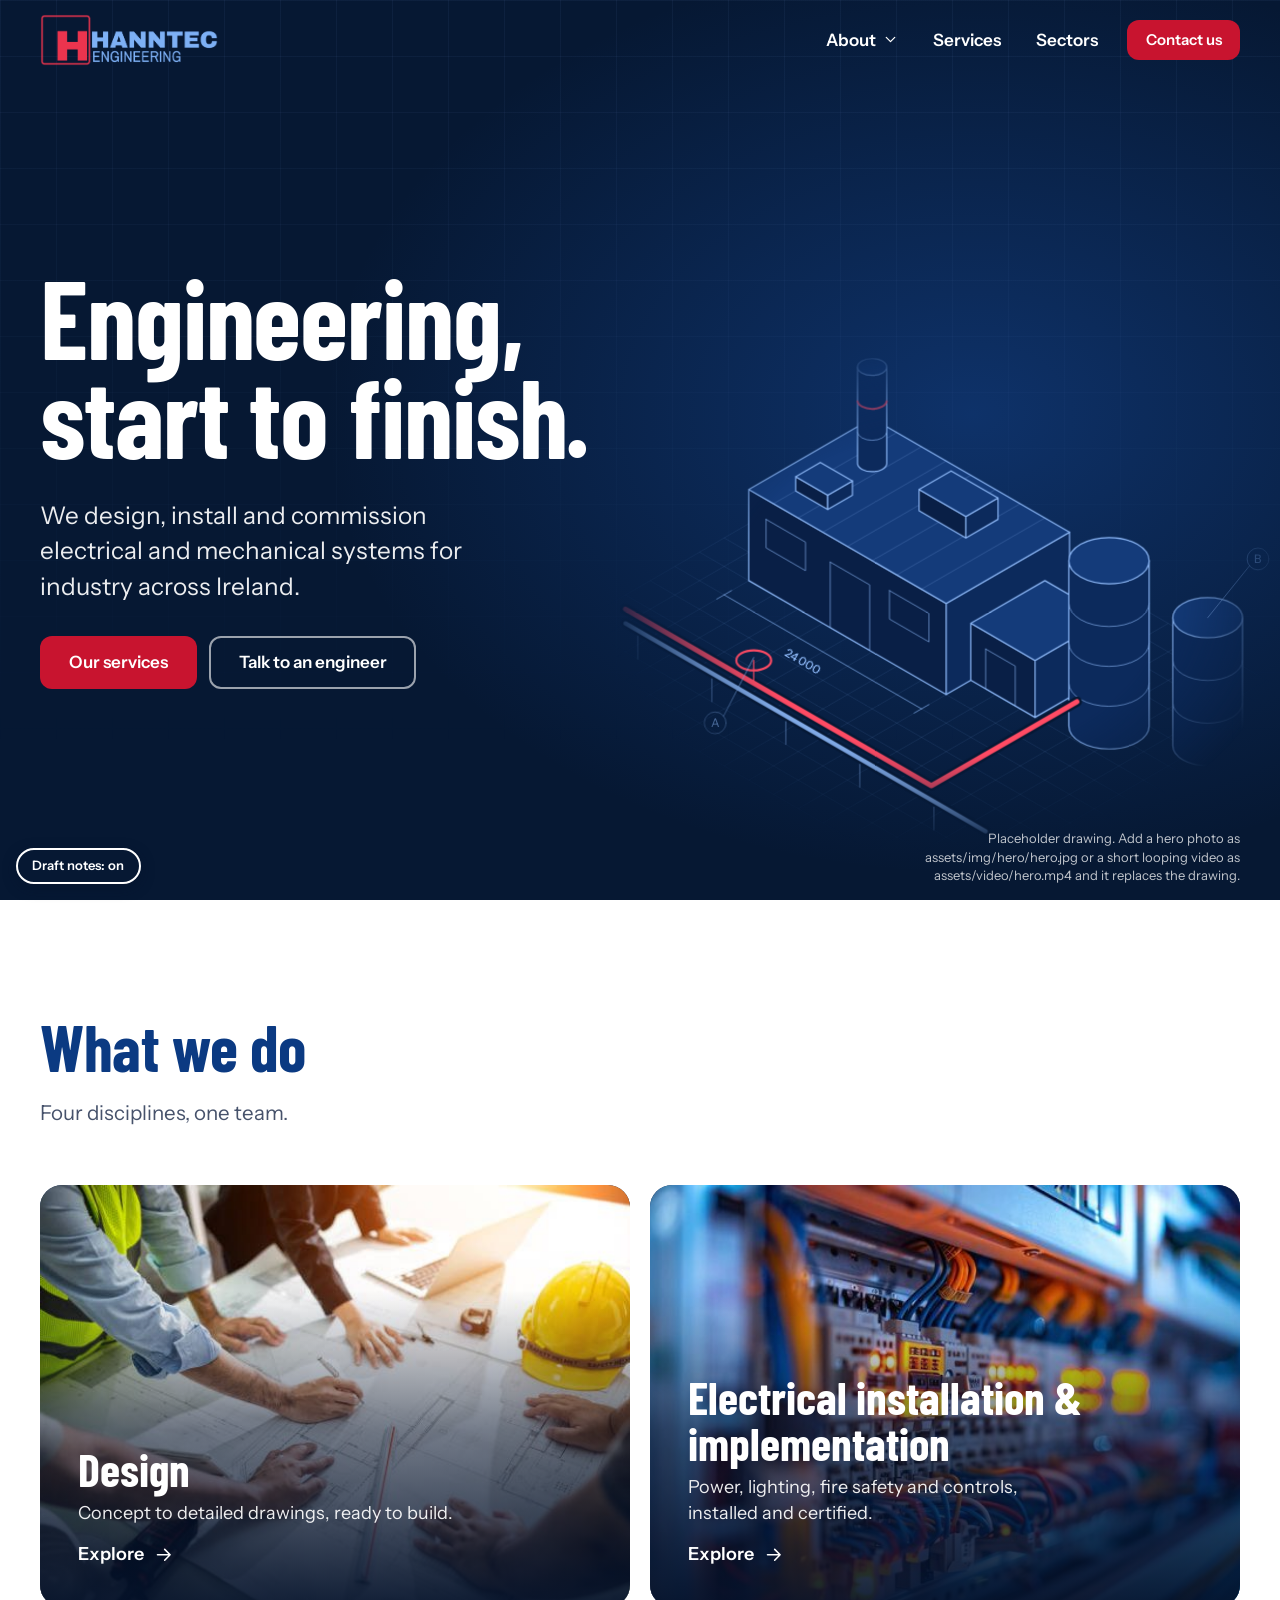
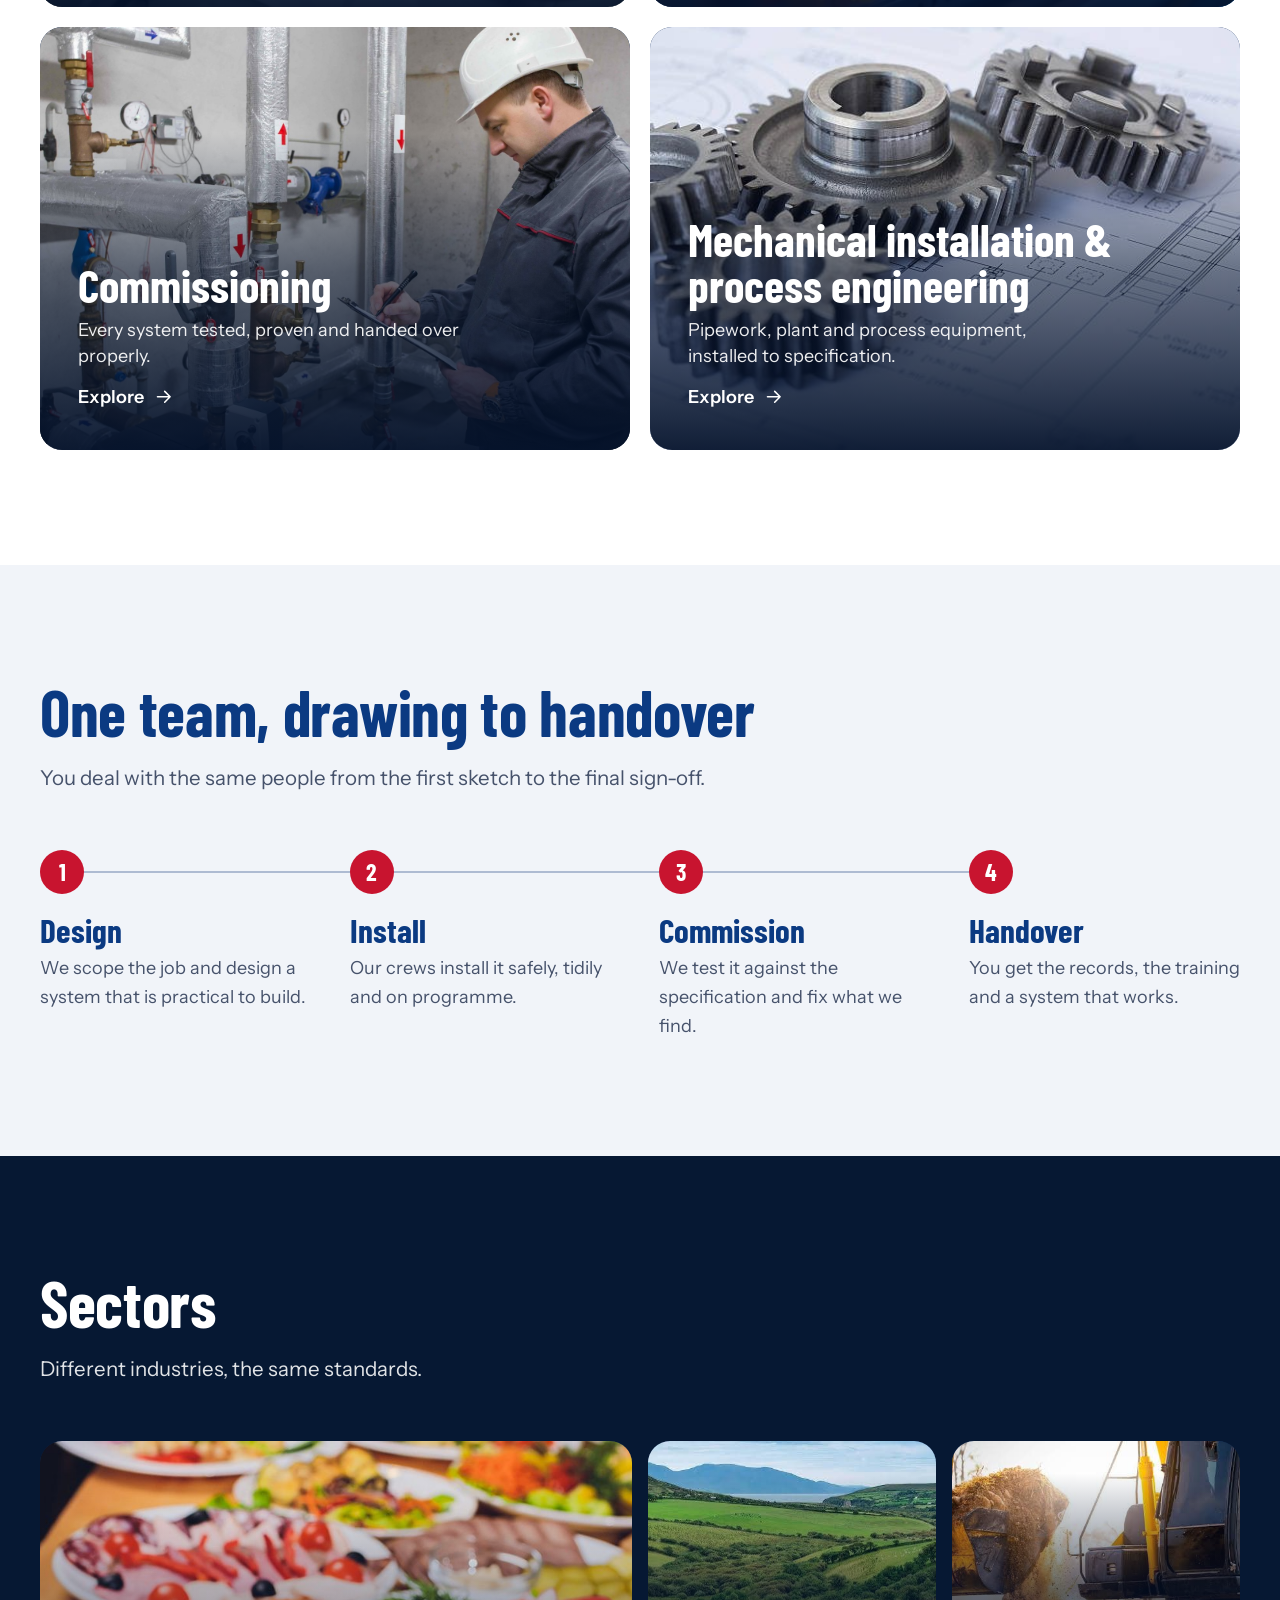
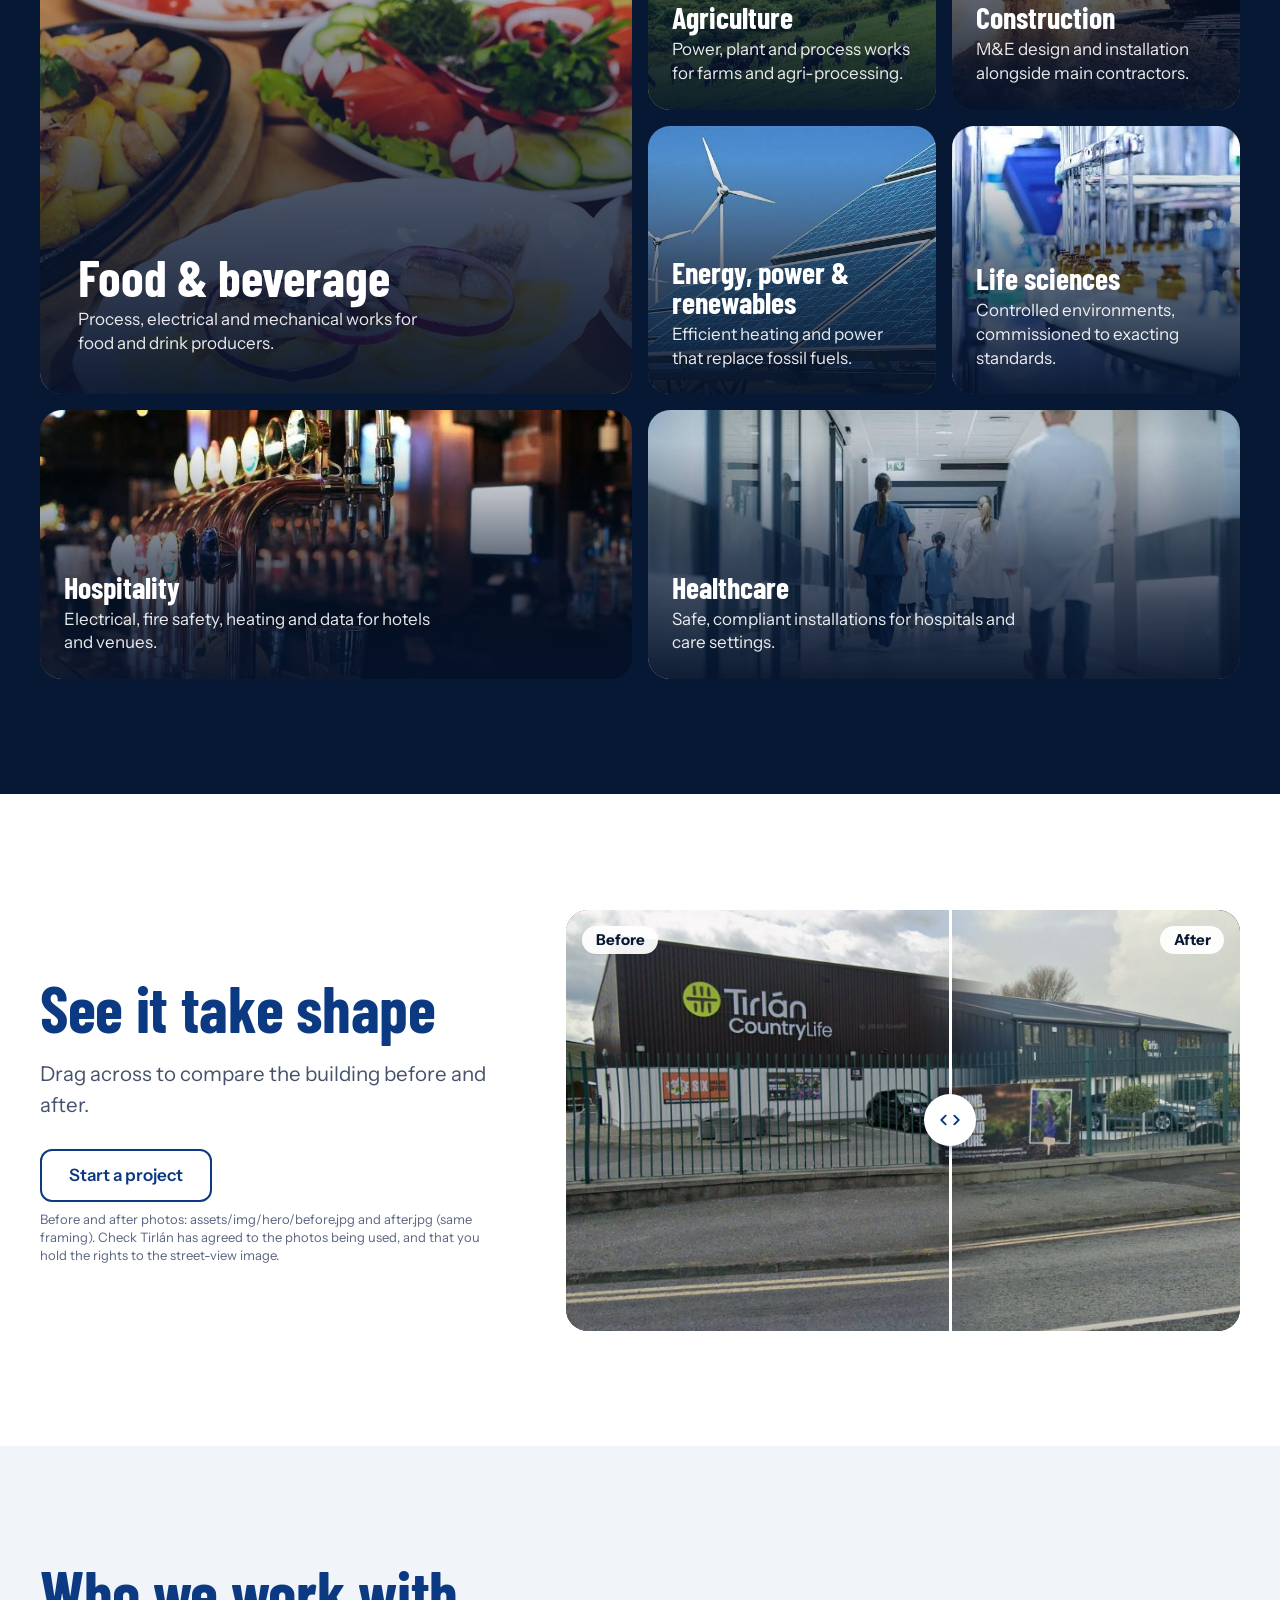
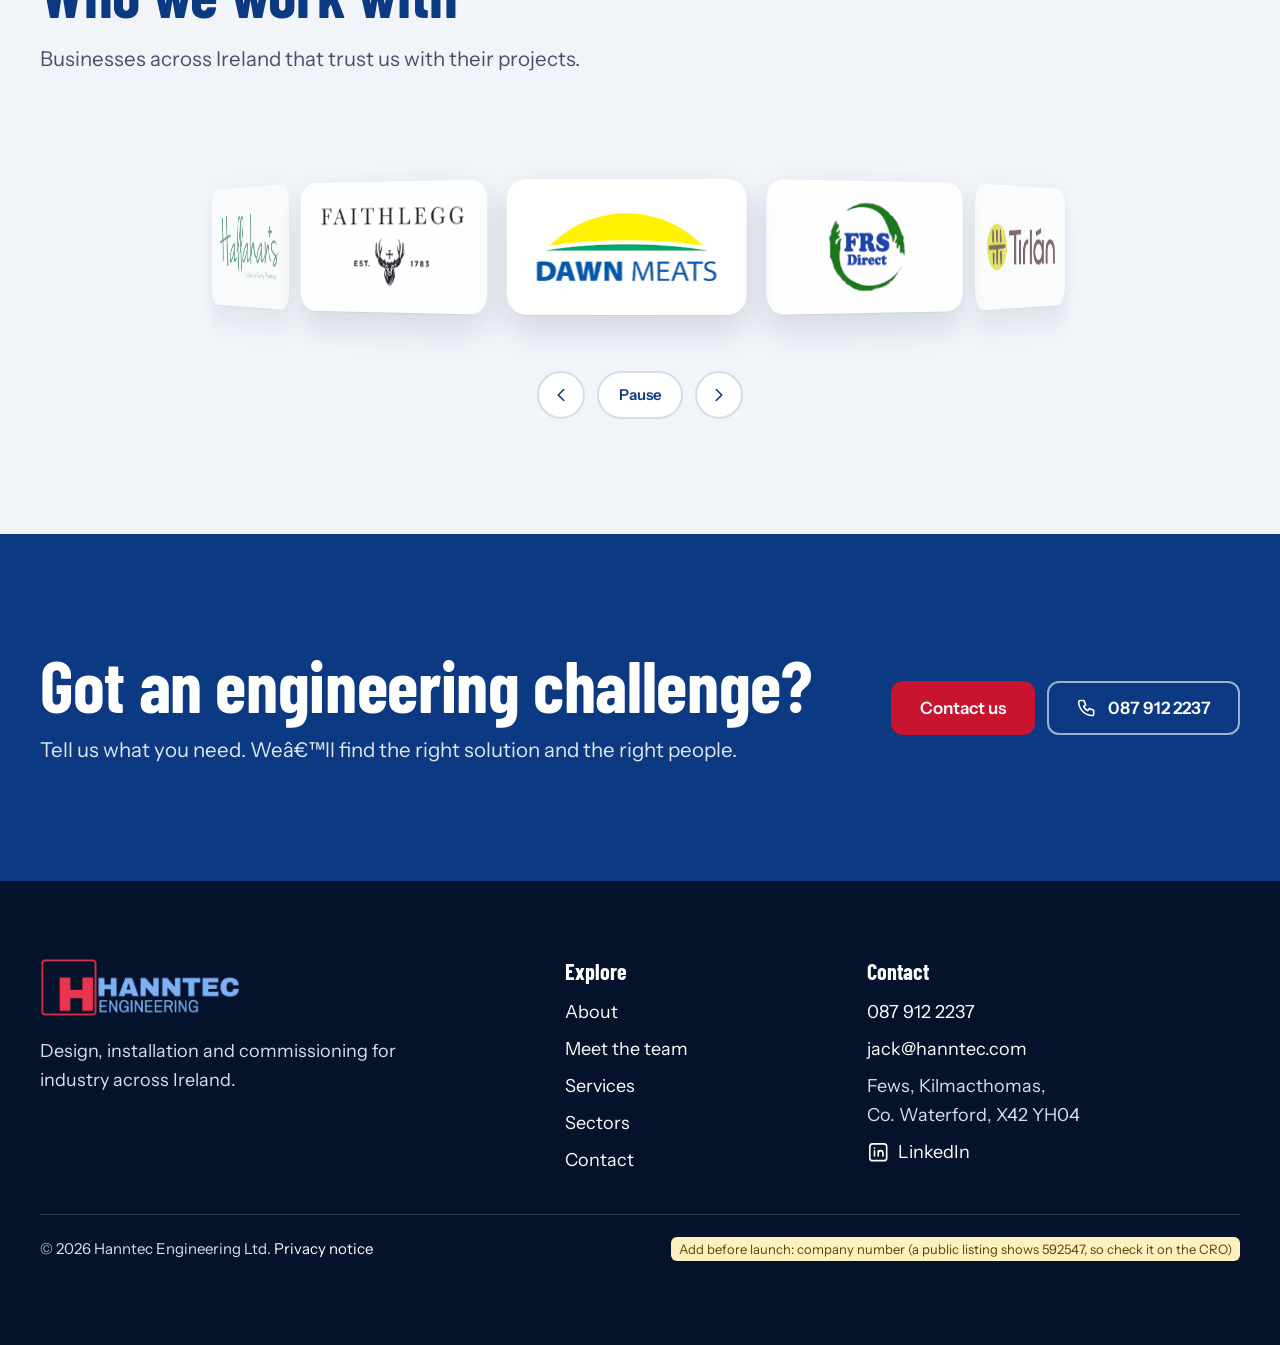
==== index.html @ 2320d41d "Add real before/after photos with a smooth slider Two building photos aligned on the hoarding sign, " ====
<!doctype html>
<html lang="en-IE">
<head>
<meta charset="utf-8">
<meta name="viewport" content="width=device-width, initial-scale=1">
<title>Hanntec Engineering | Design, electrical and mechanical engineering, Waterford</title>
<meta name="description" content="Hanntec Engineering designs, installs and commissions electrical and mechanical systems for industry across Ireland. Based in Kilmacthomas, Co. Waterford.">
<meta name="theme-color" content="#061833">
<meta property="og:title" content="Hanntec Engineering | Design, electrical and mechanical engineering, Waterford">
<meta property="og:description" content="Hanntec Engineering designs, installs and commissions electrical and mechanical systems for industry across Ireland. Based in Kilmacthomas, Co. Waterford.">
<meta property="og:type" content="website">
<link rel="icon" type="image/png" href="assets/img/favicon.png">
<link rel="stylesheet" href="assets/css/styles.css">
<script type="application/ld+json">{"@context":"https://schema.org","@type":"LocalBusiness","name":"Hanntec Engineering Ltd","url":"https://www.hanntec.com/","telephone":"+353 87 912 2237","email":"jack@hanntec.com","areaServed":"Ireland","address":{"@type":"PostalAddress","streetAddress":"Fews","addressLocality":"Kilmacthomas","addressRegion":"Co. Waterford","postalCode":"X42 YH04","addressCountry":"IE"}}</script>
</head>
<body class="page-home">
<a class="skip" href="#main">Skip to main content</a>
<header class="site-header" data-header>
  <div class="wrap header-row">
    <a class="brand" href="index.html" aria-label="Hanntec Engineering home"><img class="brand__light" src="assets/img/logo-on-dark.png" alt="" width="423" height="125"><img class="brand__dark" src="assets/img/logo.png" alt="Hanntec Engineering" width="423" height="125"></a>
    <button class="nav-toggle" type="button" aria-expanded="false" aria-controls="site-nav"><span class="sr-only">Menu</span><svg class="icon icon--open" viewBox="0 0 24 24" aria-hidden="true" focusable="false" fill="none" stroke="currentColor" stroke-width="1.75" stroke-linecap="round" stroke-linejoin="round"><path d="M4 7h16M4 12h16M4 17h16"/></svg><svg class="icon icon--close" viewBox="0 0 24 24" aria-hidden="true" focusable="false" fill="none" stroke="currentColor" stroke-width="1.75" stroke-linecap="round" stroke-linejoin="round"><path d="M6 6l12 12M18 6 6 18"/></svg></button>
    <nav id="site-nav" class="nav" aria-label="Primary">
      <div class="has-menu">
        <button class="nav__link nav__link--menu" type="button" aria-expanded="false" aria-controls="menu-about">About <svg class="icon icon--sm" viewBox="0 0 24 24" aria-hidden="true" focusable="false" fill="none" stroke="currentColor" stroke-width="1.75" stroke-linecap="round" stroke-linejoin="round"><path d="M6 9l6 6 6-6"/></svg></button>
        <div class="menu" id="menu-about">
          <a href="about.html">About Hanntec</a>
          <a href="about.html#team">Meet the team</a>
          <a href="about.html#values">Core values</a>
        </div>
      </div>
      <a class="nav__link" href="services.html">Services</a>
      <a class="nav__link" href="sectors.html">Sectors</a>
      <a class="btn btn--red btn--sm" href="contact.html">Contact us</a>
    </nav>
  </div>
</header>
<main id="main">
<section class="hero" data-hero>
  <div class="hero__media" aria-hidden="true">
    <video autoplay muted loop playsinline preload="metadata"><source src="assets/video/hero.mp4" type="video/mp4" onerror="this.parentNode.remove()"></video>
    <img src="assets/img/hero/hero.jpg" alt="" onerror="this.remove()">
  </div>
  <div class="hero__art"><svg class="iso is-animating" viewBox="-293.0 -191.1 824.9 620.3" aria-hidden="true" focusable="false">
<path class="grid" d="M29.4 -51.0L-382.8 187.0M58.9 -34.0L-353.3 204.0M88.3 -17.0L-323.9 221.0M117.8 0.0L-294.4 238.0M147.2 17.0L-265.0 255.0M176.7 34.0L-235.6 272.0M206.1 51.0L-206.1 289.0M235.6 68.0L-176.7 306.0M265.0 85.0L-147.2 323.0M294.4 102.0L-117.8 340.0M323.9 119.0L-88.3 357.0M353.3 136.0L-58.9 374.0M382.8 153.0L-29.4 391.0M412.2 170.0L0.0 408.0M441.7 187.0L29.4 425.0M471.1 204.0L58.9 442.0M500.6 221.0L88.3 459.0M530.0 238.0L117.8 476.0M559.5 255.0L147.2 493.0M588.9 272.0L176.7 510.0M618.3 289.0L206.1 527.0M647.8 306.0L235.6 544.0M29.4 -51.0L647.8 306.0M0.0 -34.0L618.3 323.0M-29.4 -17.0L588.9 340.0M-58.9 0.0L559.5 357.0M-88.3 17.0L530.0 374.0M-117.8 34.0L500.6 391.0M-147.2 51.0L471.1 408.0M-176.7 68.0L441.7 425.0M-206.1 85.0L412.2 442.0M-235.6 102.0L382.8 459.0M-265.0 119.0L353.3 476.0M-294.4 136.0L323.9 493.0M-323.9 153.0L294.4 510.0M-353.3 170.0L265.0 527.0M-382.8 187.0L235.6 544.0" fill="none"/>
<g class="obj" style="--i:0"><polygon class="shape" pathLength="1" fill="#091F46" points="-117.8,-6.8 117.8,129.2 117.8,238.0 -117.8,102.0"/><polygon class="shape" pathLength="1" fill="#0C2A5C" points="265.0,44.2 117.8,129.2 117.8,238.0 265.0,153.0"/><polygon class="shape" pathLength="1" fill="#143B7A" points="29.4,-91.8 265.0,44.2 117.8,129.2 -117.8,-6.8"/><polygon class="shape thin" pathLength="1" fill="none" points="-20.6,79.9 26.5,107.1 26.5,185.3 -20.6,158.1"/><polygon class="shape thin" pathLength="1" fill="none" points="-97.2,28.9 -50.1,56.1 -50.1,90.1 -97.2,62.9"/><polygon class="shape thin" pathLength="1" fill="none" points="50.1,113.9 97.2,141.1 97.2,175.1 50.1,147.9"/><path class="shape thin" pathLength="1" fill="none" d="M58.9 -74.8L-88.3 10.2" style="opacity:.35"/><path class="shape thin" pathLength="1" fill="none" d="M88.3 -57.8L-58.9 27.2" style="opacity:.35"/><path class="shape thin" pathLength="1" fill="none" d="M117.8 -40.8L-29.4 44.2" style="opacity:.35"/><path class="shape thin" pathLength="1" fill="none" d="M147.2 -23.8L0.0 61.2" style="opacity:.35"/><path class="shape thin" pathLength="1" fill="none" d="M176.7 -6.8L29.4 78.2" style="opacity:.35"/><path class="shape thin" pathLength="1" fill="none" d="M206.1 10.2L58.9 95.2" style="opacity:.35"/><path class="shape thin" pathLength="1" fill="none" d="M235.6 27.2L88.3 112.2" style="opacity:.35"/></g>
<g class="obj" style="--i:1"><path class="shape" pathLength="1" fill="#0C2A5C" d="M12.0,-153.0L12.0,-37.4A17.5,10.1 0 0 0 46.9,-37.4L46.9,-153.0Z"/><path class="shape thin" pathLength="1" fill="none" d="M12.0,-74.8A17.5,10.1 0 0 0 46.9,-74.8"/><path class="shape thin" pathLength="1" fill="none" style="stroke:#FF4B64;stroke-width:2.4" d="M12.0,-112.2A17.5,10.1 0 0 0 46.9,-112.2"/><ellipse class="shape" pathLength="1" fill="#143B7A" cx="29.4" cy="-153.0" rx="17.5" ry="10.1"/></g>
<g class="obj" style="--i:2"><polygon class="shape" pathLength="1" fill="#091F46" points="85.4,-6.8 141.3,25.5 141.3,51.0 85.4,18.7"/><polygon class="shape" pathLength="1" fill="#0C2A5C" points="179.6,3.4 141.3,25.5 141.3,51.0 179.6,28.9"/><polygon class="shape" pathLength="1" fill="#143B7A" points="123.7,-28.9 179.6,3.4 141.3,25.5 85.4,-6.8"/></g>
<g class="obj" style="--i:3"><polygon class="shape" pathLength="1" fill="#091F46" points="-61.8,-22.1 -23.6,-0.0 -23.6,17.0 -61.8,-5.1"/><polygon class="shape" pathLength="1" fill="#0C2A5C" points="5.9,-17.0 -23.6,-0.0 -23.6,17.0 5.9,0.0"/><polygon class="shape" pathLength="1" fill="#143B7A" points="-32.4,-39.1 5.9,-17.0 -23.6,-0.0 -61.8,-22.1"/></g>
<g class="obj" style="--i:4"><polygon class="shape" pathLength="1" fill="#091F46" points="147.2,153.0 223.8,197.2 223.8,265.2 147.2,221.0"/><polygon class="shape" pathLength="1" fill="#0C2A5C" points="312.1,146.2 223.8,197.2 223.8,265.2 312.1,214.2"/><polygon class="shape" pathLength="1" fill="#143B7A" points="235.6,102.0 312.1,146.2 223.8,197.2 147.2,153.0"/><polygon class="shape thin" pathLength="1" fill="none" points="164.9,183.6 200.2,204.0 200.2,251.6 164.9,231.2"/></g>
<g class="obj" style="--i:5"><path class="shape" pathLength="1" fill="#0C2A5C" d="M264.2,78.2L264.2,275.4A47.9,27.6 0 0 0 360.0,275.4L360.0,78.2Z"/><path class="shape thin" pathLength="1" fill="none" d="M264.2,224.4A47.9,27.6 0 0 0 360.0,224.4"/><path class="shape thin" pathLength="1" fill="none" d="M264.2,176.8A47.9,27.6 0 0 0 360.0,176.8"/><path class="shape thin" pathLength="1" fill="none" d="M264.2,129.2A47.9,27.6 0 0 0 360.0,129.2"/><ellipse class="shape" pathLength="1" fill="#143B7A" cx="312.1" cy="78.2" rx="47.9" ry="27.6"/></g>
<g class="obj" style="--i:6"><path class="shape" pathLength="1" fill="#0C2A5C" d="M388.3,146.2L388.3,299.2A41.6,24.0 0 0 0 471.5,299.2L471.5,146.2Z"/><path class="shape thin" pathLength="1" fill="none" d="M388.3,248.2A41.6,24.0 0 0 0 471.5,248.2"/><path class="shape thin" pathLength="1" fill="none" d="M388.3,197.2A41.6,24.0 0 0 0 471.5,197.2"/><ellipse class="shape" pathLength="1" fill="#143B7A" cx="429.9" cy="146.2" rx="41.6" ry="24.0"/></g>
<g class="obj" style="--i:7"><path class="shape thin" pathLength="1" fill="none" d="M-250.3 195.5L-250.3 161.5" /><path class="shape thin" pathLength="1" fill="none" d="M-161.9 246.5L-161.9 212.5" /><path class="shape thin" pathLength="1" fill="none" d="M-73.6 297.5L-73.6 263.5" /><path class="shape thin" pathLength="1" fill="none" d="M14.7 348.5L14.7 314.5" /><path class="shape thin" pathLength="1" fill="none" d="M103.1 399.5L103.1 365.5" /></g>
<g class="obj" style="--i:8"><path d="M-265.0,153.0L164.9,401.2" fill="none" stroke="#061833" stroke-width="11" stroke-linecap="round" stroke-linejoin="round"/><path class="shape pipe" pathLength="1" d="M-265.0,153.0L164.9,401.2" fill="none" style="stroke:#8DB8F7;stroke-width:5" stroke-linecap="round" stroke-linejoin="round"/></g>
<g class="obj" style="--i:9"><path d="M-265.0,136.0L100.1,346.8L273.8,246.5" fill="none" stroke="#061833" stroke-width="12" stroke-linecap="round" stroke-linejoin="round"/><path class="shape pipe" pathLength="1" d="M-265.0,136.0L100.1,346.8L273.8,246.5" fill="none" style="stroke:#FF4B64;stroke-width:6" stroke-linecap="round" stroke-linejoin="round"/></g>
<g class="obj" style="--i:10"><path class="shape" pathLength="1" fill="none" d="M-111.9 224.4L-111.9 197.2" style="stroke:#FF4B64"/><ellipse class="shape" pathLength="1" fill="none" style="stroke:#FF4B64;stroke-width:2.6" cx="-111.9" cy="197.2" rx="20.8" ry="12.0"/></g>
<g class="obj dim" style="--i:11">
    <path class="shape thin" pathLength="1" fill="none" d="M-147.2 119.0L88.3 255.0M-138.4 113.9L-156.1 124.1M97.2 249.9L79.5 260.1"/>
    <text transform="translate(-55.9 202.3) rotate(30)" text-anchor="middle" font-size="14">24 000</text></g>
<g class="obj dim" style="--i:12">
    <path class="shape thin" pathLength="1" fill="none" d="M-111.9 193.8L-147.9 263.8"/>
    <circle class="shape thin" pathLength="1" fill="none" cx="-157.9" cy="271.8" r="13"/><text x="-157.9" y="276.8" text-anchor="middle" font-size="14">A</text>
    <path class="shape thin" pathLength="1" fill="none" d="M429.9 146.2L479.9 84.2"/>
    <circle class="shape thin" pathLength="1" fill="none" cx="489.9" cy="76.2" r="13"/><text x="489.9" y="81.2" text-anchor="middle" font-size="14">B</text></g>
</svg></div>
  <div class="wrap hero__inner">
    <h1 class="hero__title">Engineering, start to finish.</h1>
    <p class="hero__lead">We design, install and commission electrical and mechanical systems for industry across Ireland.</p>
    <div class="actions">
      <a class="btn btn--red" href="services.html">Our services</a>
      <a class="btn btn--ghost" href="contact.html">Talk to an engineer</a>
    </div>
  </div>
  <p class="draft hero__note">Placeholder drawing. Add a hero photo as assets/img/hero/hero.jpg or a short looping video as assets/video/hero.mp4 and it replaces the drawing.</p>
</section>

<section class="section" id="services">
  <div class="wrap">
    <div class="section__head">
      <h2 class="h-display">What we do</h2>
      <p class="lead">Four disciplines, one team.</p>
    </div>
    <div class="svc-grid">
      <a class="svc" href="services.html#design">
        <svg class="svc__icon" viewBox="0 0 24 24" aria-hidden="true" focusable="false" fill="none" stroke="currentColor" stroke-width="1.75" stroke-linecap="round" stroke-linejoin="round"><circle cx="12" cy="4.6" r="1.6"/><path d="M12 6.2 6 20M12 6.2 18 20M8.6 14h6.8"/></svg>
        <img class="cover" src="assets/img/services/design.jpg" alt="" loading="lazy" onerror="this.remove()">
        <span class="svc__body">
          <span class="svc__title">Design</span>
          <span class="svc__text">Concept to detailed drawings, ready to build.</span>
          <span class="svc__more">Explore <svg class="icon" viewBox="0 0 24 24" aria-hidden="true" focusable="false" fill="none" stroke="currentColor" stroke-width="1.75" stroke-linecap="round" stroke-linejoin="round"><path d="M5 12h14M13 6l6 6-6 6"/></svg></span>
        </span>
      </a>
      <a class="svc" href="services.html#electrical">
        <svg class="svc__icon" viewBox="0 0 24 24" aria-hidden="true" focusable="false" fill="none" stroke="currentColor" stroke-width="1.75" stroke-linecap="round" stroke-linejoin="round"><path d="M13 2 4 14h6l-1 8 9-12h-6z"/></svg>
        <img class="cover" src="assets/img/services/electrical.jpg" alt="" loading="lazy" onerror="this.remove()">
        <span class="svc__body">
          <span class="svc__title">Electrical installation &amp; implementation</span>
          <span class="svc__text">Power, lighting, fire safety and controls, installed and certified.</span>
          <span class="svc__more">Explore <svg class="icon" viewBox="0 0 24 24" aria-hidden="true" focusable="false" fill="none" stroke="currentColor" stroke-width="1.75" stroke-linecap="round" stroke-linejoin="round"><path d="M5 12h14M13 6l6 6-6 6"/></svg></span>
        </span>
      </a>
      <a class="svc" href="services.html#commissioning">
        <svg class="svc__icon" viewBox="0 0 24 24" aria-hidden="true" focusable="false" fill="none" stroke="currentColor" stroke-width="1.75" stroke-linecap="round" stroke-linejoin="round"><path d="M4 17a8 8 0 0 1 16 0M12 17l4.5-5.5M3 20.5h18"/><circle cx="12" cy="17" r="1.2"/></svg>
        <img class="cover" src="assets/img/services/commissioning.jpg" alt="" loading="lazy" onerror="this.remove()">
        <span class="svc__body">
          <span class="svc__title">Commissioning</span>
          <span class="svc__text">Every system tested, proven and handed over properly.</span>
          <span class="svc__more">Explore <svg class="icon" viewBox="0 0 24 24" aria-hidden="true" focusable="false" fill="none" stroke="currentColor" stroke-width="1.75" stroke-linecap="round" stroke-linejoin="round"><path d="M5 12h14M13 6l6 6-6 6"/></svg></span>
        </span>
      </a>
      <a class="svc" href="services.html#mechanical">
        <svg class="svc__icon" viewBox="0 0 24 24" aria-hidden="true" focusable="false" fill="none" stroke="currentColor" stroke-width="1.75" stroke-linecap="round" stroke-linejoin="round"><circle cx="12" cy="12" r="6.2"/><circle cx="12" cy="12" r="2.4"/><path d="M12 3v2.8M12 18.2V21M3 12h2.8M18.2 12H21M5.6 5.6l2 2M16.4 16.4l2 2M18.4 5.6l-2 2M7.6 16.4l-2 2"/></svg>
        <img class="cover" src="assets/img/services/mechanical.jpg" alt="" loading="lazy" onerror="this.remove()">
        <span class="svc__body">
          <span class="svc__title">Mechanical installation &amp; process engineering</span>
          <span class="svc__text">Pipework, plant and process equipment, installed to specification.</span>
          <span class="svc__more">Explore <svg class="icon" viewBox="0 0 24 24" aria-hidden="true" focusable="false" fill="none" stroke="currentColor" stroke-width="1.75" stroke-linecap="round" stroke-linejoin="round"><path d="M5 12h14M13 6l6 6-6 6"/></svg></span>
        </span>
      </a>
    </div>
  </div>
</section>

<section class="section section--sheet" id="how">
  <div class="wrap">
    <div class="section__head">
      <h2 class="h-display">One team, drawing to handover</h2>
      <p class="lead">You deal with the same people from the first sketch to the final sign-off.</p>
    </div>
    <ol class="steps">
      <li>
        <span class="steps__n" aria-hidden="true">1</span>
        <h3>Design</h3>
        <p>We scope the job and design a system that is practical to build.</p>
      </li>
      <li>
        <span class="steps__n" aria-hidden="true">2</span>
        <h3>Install</h3>
        <p>Our crews install it safely, tidily and on programme.</p>
      </li>
      <li>
        <span class="steps__n" aria-hidden="true">3</span>
        <h3>Commission</h3>
        <p>We test it against the specification and fix what we find.</p>
      </li>
      <li>
        <span class="steps__n" aria-hidden="true">4</span>
        <h3>Handover</h3>
        <p>You get the records, the training and a system that works.</p>
      </li>
    </ol>
  </div>
</section>

<section class="section section--dark" id="sectors">
  <div class="wrap">
    <div class="section__head">
      <h2 class="h-display">Sectors</h2>
      <p class="lead">Different industries, the same standards.</p>
    </div>
    <div class="bento">
      <a class="sec sec--big" href="sectors.html#food-beverage">
        <svg class="sec__icon" viewBox="0 0 24 24" aria-hidden="true" focusable="false" fill="none" stroke="currentColor" stroke-width="1.75" stroke-linecap="round" stroke-linejoin="round"><path d="M10 3h4M10.5 3v4l-2 3.2V20a1 1 0 0 0 1 1h5a1 1 0 0 0 1-1V10.2l-2-3.2V3M8.5 13h7"/></svg>
        <img class="cover" src="assets/img/sectors/food-beverage.jpg" alt="" loading="lazy" onerror="this.remove()">
        <span class="sec__body">
          <span class="sec__title">Food &amp; beverage</span>
          <span class="sec__text">Process, electrical and mechanical works for food and drink producers.</span>
        </span>
      </a>
      <a class="sec " href="sectors.html#agriculture">
        <svg class="sec__icon" viewBox="0 0 24 24" aria-hidden="true" focusable="false" fill="none" stroke="currentColor" stroke-width="1.75" stroke-linecap="round" stroke-linejoin="round"><path d="M3 10.5 12 4l9 6.5V20H3zM9 20v-6h6v6M9 14l6 6M15 14l-6 6"/></svg>
        <img class="cover" src="assets/img/sectors/agriculture.jpg" alt="" loading="lazy" onerror="this.remove()">
        <span class="sec__body">
          <span class="sec__title">Agriculture</span>
          <span class="sec__text">Power, plant and process works for farms and agri-processing.</span>
        </span>
      </a>
      <a class="sec " href="sectors.html#construction">
        <svg class="sec__icon" viewBox="0 0 24 24" aria-hidden="true" focusable="false" fill="none" stroke="currentColor" stroke-width="1.75" stroke-linecap="round" stroke-linejoin="round"><path d="M4.5 16a7.5 7.5 0 0 1 15 0M3 16h18v3H3zM12 8.5V16"/></svg>
        <img class="cover" src="assets/img/sectors/construction.jpg" alt="" loading="lazy" onerror="this.remove()">
        <span class="sec__body">
          <span class="sec__title">Construction</span>
          <span class="sec__text">M&amp;E design and installation alongside main contractors.</span>
        </span>
      </a>
      <a class="sec " href="sectors.html#energy">
        <svg class="sec__icon" viewBox="0 0 24 24" aria-hidden="true" focusable="false" fill="none" stroke="currentColor" stroke-width="1.75" stroke-linecap="round" stroke-linejoin="round"><circle cx="12" cy="12" r="3.6"/><path d="M12 3v2.6M12 18.4V21M3 12h2.6M18.4 12H21M5.6 5.6l1.9 1.9M16.5 16.5l1.9 1.9M18.4 5.6l-1.9 1.9M7.5 16.5l-1.9 1.9"/></svg>
        <img class="cover" src="assets/img/sectors/energy.jpg" alt="" loading="lazy" onerror="this.remove()">
        <span class="sec__body">
          <span class="sec__title">Energy, power &amp; renewables</span>
          <span class="sec__text">Efficient heating and power that replace fossil fuels.</span>
        </span>
      </a>
      <a class="sec " href="sectors.html#life-sciences">
        <svg class="sec__icon" viewBox="0 0 24 24" aria-hidden="true" focusable="false" fill="none" stroke="currentColor" stroke-width="1.75" stroke-linecap="round" stroke-linejoin="round"><path d="M9.5 3h5M10.5 3v6L5.2 18A2 2 0 0 0 6.9 21h10.2a2 2 0 0 0 1.7-3L13.5 9V3M7.8 14.5h8.4"/></svg>
        <img class="cover" src="assets/img/sectors/life-sciences.jpg" alt="" loading="lazy" onerror="this.remove()">
        <span class="sec__body">
          <span class="sec__title">Life sciences</span>
          <span class="sec__text">Controlled environments, commissioned to exacting standards.</span>
        </span>
      </a>
      <a class="sec sec--wide" href="sectors.html#hospitality">
        <svg class="sec__icon" viewBox="0 0 24 24" aria-hidden="true" focusable="false" fill="none" stroke="currentColor" stroke-width="1.75" stroke-linecap="round" stroke-linejoin="round"><path d="M5 18a7 7 0 0 1 14 0M3 20.5h18M12 11V8.5M10.2 8.5h3.6"/></svg>
        <img class="cover" src="assets/img/sectors/hospitality.jpg" alt="" loading="lazy" onerror="this.remove()">
        <span class="sec__body">
          <span class="sec__title">Hospitality</span>
          <span class="sec__text">Electrical, fire safety, heating and data for hotels and venues.</span>
        </span>
      </a>
      <a class="sec sec--wide" href="sectors.html#healthcare">
        <svg class="sec__icon" viewBox="0 0 24 24" aria-hidden="true" focusable="false" fill="none" stroke="currentColor" stroke-width="1.75" stroke-linecap="round" stroke-linejoin="round"><circle cx="12" cy="12" r="9"/><path d="M12 8v8M8 12h8"/></svg>
        <img class="cover" src="assets/img/sectors/healthcare.jpg" alt="" loading="lazy" onerror="this.remove()">
        <span class="sec__body">
          <span class="sec__title">Healthcare</span>
          <span class="sec__text">Safe, compliant installations for hospitals and care settings.</span>
        </span>
      </a>
    </div>
  </div>
</section>

<section class="section" id="transformation">
  <div class="wrap compare-wrap">
    <div class="compare-text">
      <h2 class="h-display">See it take shape</h2>
      <p class="lead">Drag across to compare the building before and after.</p>
      <a class="btn btn--outline" href="contact.html">Start a project</a>
      <p class="draft">Before and after photos: assets/img/hero/before.jpg and after.jpg (same framing). Check Tirl&aacute;n has agreed to the photos being used, and that you hold the rights to the street-view image.</p>
    </div>
    <div class="compare" data-reveal>
      <div class="compare__layer compare__after"></div>
      <div class="compare__layer compare__before"></div>
      <span class="compare__tag compare__tag--l">Before</span>
      <span class="compare__tag compare__tag--r">After</span>
      <div class="compare__bar"></div>
      <div class="compare__handle"><svg class="icon" viewBox="0 0 24 24" aria-hidden="true" focusable="false" fill="none" stroke="currentColor" stroke-width="1.75" stroke-linecap="round" stroke-linejoin="round"><path d="M8 8l-4 4 4 4M16 8l4 4-4 4"/></svg></div>
      <input type="range" min="0" max="100" value="50" aria-label="Drag to compare the building before and after">
    </div>
  </div>
</section>

<section class="section section--sheet" id="clients">
  <div class="wrap">
    <div class="section__head">
      <h2 class="h-display">Who we work with</h2>
      <p class="lead">Businesses across Ireland that trust us with their projects.</p>
    </div>
    <div class="wheel" data-wheel role="group" aria-roledescription="carousel" aria-label="Companies we work with. Drag, or use the arrow keys, to turn the wheel." tabindex="0">
      <ul class="wheel__ring">
        <li class="wheel__item" style="--i:0"><span class="wheel__card"><img src="assets/img/clients/dawn-meats.png" alt="Dawn Meats" loading="lazy" draggable="false"></span></li>
        <li class="wheel__item" style="--i:1"><span class="wheel__card"><img src="assets/img/clients/frs-direct.png" alt="FRS Direct" loading="lazy" draggable="false"></span></li>
        <li class="wheel__item" style="--i:2"><span class="wheel__card"><img src="assets/img/clients/tirlan.png" alt="TirlÃ¡n" loading="lazy" draggable="false"></span></li>
        <li class="wheel__item" style="--i:3"><span class="wheel__card"><img src="assets/img/clients/tramore-races.png" alt="Tramore Races" loading="lazy" draggable="false"></span></li>
        <li class="wheel__item" style="--i:4"><span class="wheel__card"><img src="assets/img/clients/fbd-hotels.png" alt="FBD Hotels &amp; Resorts" loading="lazy" draggable="false"></span></li>
        <li class="wheel__item" style="--i:5"><span class="wheel__card"><img src="assets/img/clients/ifac.png" alt="ifac" loading="lazy" draggable="false"></span></li>
        <li class="wheel__item" style="--i:6"><span class="wheel__card"><img src="assets/img/clients/morris.png" alt="Morrisâ€™s Builders Providers &amp; DIY" loading="lazy" draggable="false"></span></li>
        <li class="wheel__item" style="--i:7"><span class="wheel__card"><img src="assets/img/clients/hcs.png" alt="hcs" loading="lazy" draggable="false"></span></li>
        <li class="wheel__item" style="--i:8"><span class="wheel__card"><img src="assets/img/clients/horizon.png" alt="Horizon" loading="lazy" draggable="false"></span></li>
        <li class="wheel__item" style="--i:9"><span class="wheel__card"><img src="assets/img/clients/flahavans.png" alt="Flahavanâ€™s" loading="lazy" draggable="false"></span></li>
        <li class="wheel__item" style="--i:10"><span class="wheel__card"><img src="assets/img/clients/maryborough-hotel.png" alt="Maryborough Hotel" loading="lazy" draggable="false"></span></li>
        <li class="wheel__item" style="--i:11"><span class="wheel__card"><img src="assets/img/clients/hallahans.png" alt="Hallahans Family Pharmacy" loading="lazy" draggable="false"></span></li>
        <li class="wheel__item" style="--i:12"><span class="wheel__card"><img src="assets/img/clients/faithlegg.png" alt="Faithlegg" loading="lazy" draggable="false"></span></li>
      </ul>
    </div>
    <div class="wheel__controls">
      <button class="wheel__btn" type="button" data-wheel-prev aria-label="Previous logo"><svg class="icon icon--flip" viewBox="0 0 24 24" aria-hidden="true" focusable="false" fill="none" stroke="currentColor" stroke-width="1.75" stroke-linecap="round" stroke-linejoin="round"><path d="M9 6l6 6-6 6"/></svg></button>
      <button class="wheel__btn wheel__btn--text" type="button" data-wheel-toggle aria-label="Pause or play the wheel">Pause</button>
      <button class="wheel__btn" type="button" data-wheel-next aria-label="Next logo"><svg class="icon" viewBox="0 0 24 24" aria-hidden="true" focusable="false" fill="none" stroke="currentColor" stroke-width="1.75" stroke-linecap="round" stroke-linejoin="round"><path d="M9 6l6 6-6 6"/></svg></button>
    </div>
  </div>
</section>

<section class="section section--blue cta">
  <div class="wrap cta__grid">
    <div>
      <h2 class="h-display h-display--lg">Got an engineering challenge?</h2>
      <p class="lead">Tell us what you need. Weâ€™ll find the right solution and the right people.</p>
    </div>
    <div class="actions">
      <a class="btn btn--red" href="contact.html">Contact us</a>
      <a class="btn btn--ghost" href="tel:+353879122237"><svg class="icon" viewBox="0 0 24 24" aria-hidden="true" focusable="false" fill="none" stroke="currentColor" stroke-width="1.75" stroke-linecap="round" stroke-linejoin="round"><path d="M5 4h4l2 5-2.5 1.5a11 11 0 0 0 5 5L15 13l5 2v4a2 2 0 0 1-2 2A16 16 0 0 1 3 6a2 2 0 0 1 2-2z"/></svg>087 912 2237</a>
    </div>
  </div>
</section>
</main>
<footer class="site-footer">
  <div class="wrap footer-grid">
    <div class="footer-brand">
      <a href="index.html" aria-label="Hanntec Engineering home"><img src="assets/img/logo-on-dark.png" alt="Hanntec Engineering" width="423" height="125"></a>
      <p>Design, installation and commissioning for industry across Ireland.</p>
    </div>
    <div>
      <h2 class="footer-h">Explore</h2>
      <ul class="footer-list">
        <li><a href="about.html">About</a></li>
        <li><a href="about.html#team">Meet the team</a></li>
        <li><a href="services.html">Services</a></li>
        <li><a href="sectors.html">Sectors</a></li>
        <li><a href="contact.html">Contact</a></li>
      </ul>
    </div>
    <div>
      <h2 class="footer-h">Contact</h2>
      <ul class="footer-list">
        <li><a href="tel:+353879122237">087 912 2237</a></li>
        <li><a href="mailto:jack@hanntec.com">jack@hanntec.com</a></li>
        <li>Fews, Kilmacthomas,<br>Co. Waterford, X42 YH04</li>
        <li><a class="footer-social" href="https://www.linkedin.com/company/hanntec-engineering/" rel="noopener" target="_blank"><svg class="icon" viewBox="0 0 24 24" aria-hidden="true" focusable="false" fill="none" stroke="currentColor" stroke-width="1.75" stroke-linecap="round" stroke-linejoin="round"><rect x="3" y="3" width="18" height="18" rx="3"/><path d="M8 10.5V16M8 7.6v.1M12 16v-5.5M12 13c0-1.7 1-2.7 2.5-2.7S17 11.3 17 13v3"/></svg><span>LinkedIn</span></a></li>
      </ul>
    </div>
  </div>
  <div class="wrap footer-base">
    <p>&copy; <span data-year>2026</span> Hanntec Engineering Ltd. <a href="privacy.html">Privacy notice</a></p>
    <p class="draft draft--field">Add before launch: company number (a public listing shows 592547, so check it on the CRO)</p>
  </div>
</footer>
<button type="button" class="draft-toggle" aria-pressed="true">Draft notes: on</button>
<script src="assets/js/site.js" defer></script>
</body>
</html>
---- assets/css/styles.css ----
﻿/* Hanntec Engineering website
   Colours come from the logo. Edit the tokens below to retheme. */

@font-face { font-family: "Barlow Condensed"; src: url("../fonts/barlow-condensed-500.woff2") format("woff2"); font-weight: 500; font-display: swap; }
@font-face { font-family: "Barlow Condensed"; src: url("../fonts/barlow-condensed-600.woff2") format("woff2"); font-weight: 600; font-display: swap; }
@font-face { font-family: "Barlow Condensed"; src: url("../fonts/barlow-condensed-700.woff2") format("woff2"); font-weight: 700; font-display: swap; }
@font-face { font-family: "Instrument Sans"; src: url("../fonts/instrument-sans.woff2") format("woff2"); font-weight: 400 700; font-display: swap; }

:root {
  --navy-950: #04122B;    /* footer */
  --navy-900: #061833;    /* dark sections */
  --navy-800: #0A2550;    /* placeholder tiles */
  --blue: #0B3A82;        /* logo blue */
  --blue-600: #1A5DC8;    /* focus rings, links on light */
  --sky: #8DB8F7;         /* lines on dark */
  --red: #C8142F;         /* buttons and accents (logo red, brightened to read on dark) */
  --red-hover: #A50F26;
  --ink: #0E1A33;         /* body text */
  --muted: #46526B;       /* secondary text, 7.8:1 on white */
  --sheet: #F1F4F9;
  --line: #D5DDEA;
  --field: #AEBBD2;

  --r: 22px;
  --r-sm: 12px;
  --font-display: "Barlow Condensed", "Arial Narrow", system-ui, sans-serif;
  --font-body: "Instrument Sans", system-ui, -apple-system, "Segoe UI", Arial, sans-serif;
  --gutter: clamp(18px, 4vw, 40px);
  --header-h: 80px;
}

*, *::before, *::after { box-sizing: border-box; }
html { scroll-behavior: smooth; scroll-padding-top: calc(var(--header-h) + 12px); -webkit-text-size-adjust: 100%; }
body { margin: 0; font-family: var(--font-body); font-size: 1.125rem; line-height: 1.6; color: var(--ink); background: #fff; }
img, svg, video { max-width: 100%; }
img { height: auto; }
a { color: var(--blue-600); }
p { margin: 0 0 1em; }
h1, h2, h3 { margin: 0; }
ul, ol { margin: 0; padding: 0; list-style: none; }
button { font: inherit; }

:focus-visible { outline: 3px solid var(--blue-600); outline-offset: 3px; border-radius: 4px; }
.site-header:not(.is-solid) :focus-visible, .hero :focus-visible, .page-hero :focus-visible,
.section--dark :focus-visible, .section--blue :focus-visible, .site-footer :focus-visible { outline-color: #fff; }

.wrap { width: min(1240px, 100% - 2 * var(--gutter)); margin-inline: auto; }
.sr-only { position: absolute; width: 1px; height: 1px; overflow: hidden; clip: rect(0 0 0 0); white-space: nowrap; }
.skip { position: absolute; left: -9999px; top: 8px; z-index: 100; padding: .6em 1em; background: #fff; color: var(--blue); border-radius: 8px; }
.skip:focus { left: 8px; }

/* ---------- Type ---------- */
.h-display {
  margin-bottom: .3em;
  font: 700 clamp(2.5rem, 5vw, 4.25rem)/1 var(--font-display);
  letter-spacing: -.005em;
  color: var(--blue);
  text-wrap: balance;
}
.h-display--lg { font-size: clamp(2.5rem, 5.6vw, 4.75rem); }
.h-display--md { font-size: clamp(2.25rem, 4.2vw, 3.5rem); }
.h-display--sm { font-size: clamp(1.875rem, 3vw, 2.5rem); }
.lead { max-width: 52ch; font-size: clamp(1.1875rem, 1.6vw, 1.375rem); line-height: 1.5; color: var(--muted); }
.section--dark .h-display, .section--blue .h-display { color: #fff; }
.section--dark .lead, .section--blue .lead { color: rgba(255, 255, 255, .88); }

.textlink { display: inline-flex; align-items: center; gap: .35em; font-weight: 600; color: var(--blue-600); text-decoration: none; border-bottom: 2px solid transparent; }
.textlink:hover { border-color: currentColor; }
.textlink .icon { width: 1.1em; height: 1.1em; }

.icon { width: 1.25em; height: 1.25em; flex: none; }
.icon--sm { width: 1em; height: 1em; }
.icon--lg { width: 32px; height: 32px; }
.icon--xl { width: 48px; height: 48px; margin-bottom: 18px; color: var(--red); }

/* ---------- Buttons ---------- */
.btn {
  display: inline-flex; align-items: center; justify-content: center; gap: .6em;
  padding: .85em 1.6em; font: 600 1.0625rem/1.2 var(--font-body);
  text-decoration: none; border: 2px solid transparent; border-radius: var(--r-sm); cursor: pointer;
  transition: background-color .15s, color .15s, border-color .15s;
}
.btn--sm { padding: .6em 1.1em; font-size: .9375rem; }
.btn--red { background: var(--red); color: #fff; }
.btn--red:hover { background: var(--red-hover); }
.btn--outline { color: var(--blue); border-color: var(--blue); background: transparent; }
.btn--outline:hover { background: var(--blue); color: #fff; }
.btn--ghost { color: #fff; border-color: rgba(255, 255, 255, .6); }
.btn--ghost:hover { background: rgba(255, 255, 255, .14); border-color: #fff; }
.actions { display: flex; flex-wrap: wrap; gap: 12px; margin-top: 32px; }

/* ---------- Header (transparent over the dark hero, solid after scrolling) ---------- */
.site-header { position: fixed; inset: 0 0 auto 0; z-index: 50; color: #fff; transition: background-color .25s, color .25s, box-shadow .25s; }
.site-header.is-solid { color: var(--ink); background: #fff; box-shadow: 0 1px 0 var(--line); }
.header-row { display: flex; align-items: center; justify-content: space-between; gap: 16px; min-height: var(--header-h); }
.brand { display: block; line-height: 0; }
.brand img { display: block; width: 178px; height: auto; }
.brand__dark { display: none !important; }
.site-header.is-solid .brand__light { display: none; }
.site-header.is-solid .brand__dark { display: block !important; }

.nav { display: flex; align-items: center; gap: 4px; }
.nav__link {
  display: inline-flex; align-items: center; gap: .3em; padding: .55em .9em;
  font: 600 1.0625rem/1.2 var(--font-body); color: inherit; text-decoration: none;
  background: none; border: 0; border-radius: 10px; cursor: pointer;
}
.nav__link:hover, .has-menu.open > .nav__link { background: rgba(255, 255, 255, .14); }
.site-header.is-solid .nav__link:hover, .site-header.is-solid .has-menu.open > .nav__link { background: var(--sheet); }
.nav__link[aria-current="page"], .nav__link[data-current="true"] { box-shadow: inset 0 -3px 0 var(--red); border-radius: 10px 10px 0 0; }
.nav .btn { margin-left: 10px; }

.has-menu { position: relative; }
.menu {
  display: none; position: absolute; top: 100%; left: 0; min-width: 220px; padding: 8px;
  color: var(--ink); background: #fff; border-radius: 14px; box-shadow: 0 16px 40px rgba(4, 18, 43, .28);
}
.menu::before { content: ""; position: absolute; left: 0; right: 0; top: -10px; height: 10px; }
.has-menu.open .menu { display: block; }
@media (hover: hover) and (min-width: 901px) { .has-menu:hover .menu { display: block; } }
.menu a { display: block; padding: .6em .8em; font-weight: 600; color: var(--ink); text-decoration: none; border-radius: 8px; }
.menu a:hover { background: var(--sheet); }
.menu a[aria-current="page"] { color: var(--red); }

.nav-toggle { display: none; width: 48px; height: 48px; padding: 0; align-items: center; justify-content: center; color: inherit; background: none; border: 2px solid rgba(255, 255, 255, .5); border-radius: 12px; cursor: pointer; }
.site-header.is-solid .nav-toggle { border-color: var(--line); }
.nav-toggle .icon { width: 24px; height: 24px; }
.nav-toggle .icon--close { display: none; }
.nav-toggle[aria-expanded="true"] .icon--open { display: none; }
.nav-toggle[aria-expanded="true"] .icon--close { display: block; }

@media (max-width: 900px) {
  .nav-toggle { display: inline-flex; }
  .nav {
    display: none; position: absolute; top: 100%; left: 0; right: 0; flex-direction: column; align-items: stretch; gap: 0;
    padding: 8px var(--gutter) 22px; color: var(--ink); background: #fff; box-shadow: 0 18px 28px rgba(4, 18, 43, .2);
  }
  .nav.open { display: flex; }
  .nav__link { justify-content: space-between; padding: .85em .2em; font-size: 1.1875rem; border-bottom: 1px solid var(--line); border-radius: 0; }
  .nav__link[aria-current="page"] { color: var(--red); box-shadow: none; }
  .has-menu .menu { display: block; position: static; min-width: 0; padding: 0; box-shadow: none; }
  .has-menu .menu::before { display: none; }
  .nav__link--menu { display: none; }
  .menu a { padding: .85em .2em; font-size: 1.1875rem; border-bottom: 1px solid var(--line); border-radius: 0; }
  .nav .btn { margin: 18px 0 0; }
}

/* ---------- Sections ---------- */
.section { padding-block: clamp(64px, 9vw, 120px); }
.section--tight { padding-block: clamp(40px, 5vw, 72px); }
.section--sheet { background: var(--sheet); }
.section--dark { color: #fff; background: var(--navy-900); }
.section--blue { color: #fff; background: var(--blue); }
.section__head { max-width: 60ch; margin-bottom: clamp(32px, 5vw, 56px); }
.section__head .lead { margin: 0; }

.split { display: grid; grid-template-columns: minmax(0, 1fr) minmax(0, 1fr); gap: clamp(28px, 6vw, 88px); align-items: start; }
.split > .h-display { margin: 0; }
@media (max-width: 900px) { .split { grid-template-columns: minmax(0, 1fr); } }

.cover { position: absolute; inset: 0; z-index: 1; width: 100%; height: 100%; object-fit: cover; }

/* Placeholder surface used until a real photo is added */
.svc, .sec, .media, .person__photo {
  background-color: var(--navy-800);
  background-image:
    linear-gradient(rgba(141, 184, 247, .09) 1px, transparent 1px),
    linear-gradient(90deg, rgba(141, 184, 247, .09) 1px, transparent 1px);
  background-size: 32px 32px;
}

/* ---------- Hero ---------- */
.hero {
  position: relative; isolation: isolate; overflow: hidden; display: flex; align-items: center;
  min-height: max(700px, 100svh); padding: calc(var(--header-h) + 48px) 0 72px; color: #fff;
  background: radial-gradient(900px 640px at 76% 46%, rgba(30, 100, 210, .34), transparent 72%), var(--navy-900);
}
.hero::before {
  content: ""; position: absolute; inset: 0; z-index: -1; pointer-events: none;
  background-image: linear-gradient(rgba(141, 184, 247, .06) 1px, transparent 1px), linear-gradient(90deg, rgba(141, 184, 247, .06) 1px, transparent 1px);
  background-size: 56px 56px;
  -webkit-mask-image: linear-gradient(to bottom, #000, transparent 85%);
  mask-image: linear-gradient(to bottom, #000, transparent 85%);
}
.hero__media { position: absolute; inset: 0; z-index: -2; }
.hero__media video, .hero__media img { position: absolute; inset: 0; width: 100%; height: 100%; object-fit: cover; }
.hero__media:has(video), .hero__media:has(img) { background: var(--navy-900); }
.hero__media:has(video)::after, .hero__media:has(img)::after { content: ""; position: absolute; inset: 0; background: linear-gradient(90deg, rgba(6, 24, 51, .9), rgba(6, 24, 51, .35)); }
.hero:has(.hero__media video, .hero__media img) .hero__art { display: none; }

.hero__art {
  position: absolute; z-index: -1; right: -1vw; bottom: 5%; width: min(54vw, 880px);
  -webkit-mask-image: radial-gradient(closest-side, #000 62%, transparent 100%);
  mask-image: radial-gradient(closest-side, #000 62%, transparent 100%);
}
.hero__inner { position: relative; }
.hero__title { max-width: 7.5em; margin-bottom: .3em; font: 700 clamp(3.5rem, 8.6vw, 8.25rem)/.9 var(--font-display); letter-spacing: -.01em; text-wrap: balance; }
.hero__lead { max-width: 28ch; font-size: clamp(1.25rem, 1.9vw, 1.625rem); line-height: 1.45; color: rgba(255, 255, 255, .92); }
.hero__note { position: absolute; right: var(--gutter); bottom: 16px; max-width: 380px; margin: 0; text-align: right; color: rgba(255, 255, 255, .72); }

@media (max-width: 900px) {
  /* text first, drawing underneath */
  .hero { display: flex; flex-direction: column; align-items: stretch; justify-content: flex-start; min-height: 0; padding-bottom: 40px; }
  .hero__inner { order: 1; width: min(1240px, 100% - 2 * var(--gutter)); }
  .hero__art { order: 2; position: relative; right: auto; bottom: auto; width: min(560px, 100% - 2 * var(--gutter)); margin: 32px auto 0; -webkit-mask-image: none; mask-image: none; }
  .hero__note { order: 3; position: static; max-width: none; margin: 16px var(--gutter) 0; text-align: left; }
}

/* Drawing that draws itself in (the page's one load animation) */
.iso { display: block; width: 100%; height: auto; overflow: visible; }
.iso .grid { stroke: var(--sky); stroke-opacity: .13; stroke-width: 1; }
.iso .shape { stroke: var(--sky); stroke-width: 1.4; stroke-linejoin: round; stroke-linecap: round; }
.iso .shape.thin { stroke-width: 1; stroke-opacity: .75; }
.iso text { fill: var(--sky); font: 500 14px var(--font-body); }
.iso.is-animating .grid { opacity: 0; animation: fade 1s ease .1s forwards; }
.iso.is-animating .shape {
  stroke-dasharray: 1; stroke-dashoffset: 1; fill-opacity: 0;
  animation: draw 1.3s cubic-bezier(.4, .1, .2, 1) forwards, fillin .8s ease forwards;
  animation-delay: calc(var(--i, 0) * 120ms + 300ms), calc(var(--i, 0) * 120ms + 1000ms);
}
.iso.is-animating text { opacity: 0; animation: fade .6s ease forwards; animation-delay: calc(var(--i, 0) * 120ms + 1100ms); }
@keyframes draw { to { stroke-dashoffset: 0; } }
@keyframes fillin { to { fill-opacity: 1; } }
@keyframes fade { to { opacity: 1; } }

/* ---------- Page heads (inner pages) ---------- */
.page-hero {
  position: relative; isolation: isolate; overflow: hidden; color: #fff; background: var(--navy-900);
  padding: calc(var(--header-h) + clamp(40px, 6vw, 80px)) 0 clamp(48px, 6vw, 80px);
}
.page-hero::before {
  content: ""; position: absolute; inset: 0; z-index: -1; pointer-events: none;
  background-image: linear-gradient(rgba(141, 184, 247, .06) 1px, transparent 1px), linear-gradient(90deg, rgba(141, 184, 247, .06) 1px, transparent 1px);
  background-size: 56px 56px;
}
/* The rounded square echoes the boxed H in the logo */
.page-hero::after {
  content: ""; position: absolute; z-index: -1; right: clamp(16px, 7vw, 120px); bottom: -22%; width: min(26vw, 340px); aspect-ratio: 1;
  border: clamp(12px, 1.6vw, 20px) solid rgba(200, 20, 47, .8); border-radius: 12%;
}
.page-hero__title { margin-bottom: .2em; font: 700 clamp(3.25rem, 7.5vw, 6.5rem)/.95 var(--font-display); letter-spacing: -.01em; }
.page-hero__lead { max-width: 34ch; margin: 0; font-size: clamp(1.2rem, 1.9vw, 1.5rem); line-height: 1.45; color: rgba(255, 255, 255, .9); }

/* ---------- Service tiles ---------- */
.svc-grid { display: grid; grid-template-columns: repeat(2, minmax(0, 1fr)); gap: 20px; }
.svc {
  position: relative; isolation: isolate; display: flex; align-items: flex-end; overflow: hidden;
  min-height: clamp(300px, 33vw, 440px); padding: clamp(24px, 3vw, 40px);
  color: #fff; text-decoration: none; border-radius: var(--r);
}
.svc__icon { position: absolute; z-index: 0; top: 28px; right: 28px; width: clamp(64px, 8vw, 112px); height: auto; color: var(--sky); opacity: .5; stroke-width: 1.1; }
.svc::after { content: ""; position: absolute; inset: 0; z-index: 2; background: linear-gradient(to top, rgba(4, 18, 43, .94) 0%, rgba(4, 18, 43, .55) 42%, rgba(4, 18, 43, 0) 75%); }
.svc::before { content: ""; position: absolute; left: 0; bottom: 0; z-index: 4; width: 0; height: 6px; background: var(--red); transition: width .35s ease; }
.svc:hover::before, .svc:focus-visible::before { width: 100%; }
.svc__body { position: relative; z-index: 3; display: grid; gap: 8px; }
.svc__title { font: 700 clamp(2.125rem, 3.6vw, 3.125rem)/1 var(--font-display); }
.svc__text { max-width: 32ch; font-size: 1.125rem; line-height: 1.45; color: rgba(255, 255, 255, .92); }
.svc__more { display: inline-flex; align-items: center; gap: .5em; margin-top: 6px; font-weight: 600; }
.svc__more .icon { width: 1.2em; height: 1.2em; transition: transform .2s; }
.svc:hover .svc__more .icon { transform: translateX(5px); }
.svc__label { position: absolute; z-index: 3; left: 16px; top: 12px; margin: 0; color: rgba(255, 255, 255, .7); }
@media (max-width: 760px) { .svc-grid { grid-template-columns: minmax(0, 1fr); } .svc { min-height: 280px; } }

/* ---------- Process steps (a real sequence, so numbered) ---------- */
.steps { display: grid; grid-template-columns: repeat(4, minmax(0, 1fr)); gap: clamp(20px, 3vw, 44px); }
.steps li { position: relative; padding-top: 64px; }
.steps li::before { content: ""; position: absolute; top: 21px; left: 22px; right: calc(-1 * clamp(20px, 3vw, 44px)); height: 2px; background: var(--field); }
.steps li:last-child::before { display: none; }
.steps__n { position: absolute; top: 0; left: 0; z-index: 1; width: 44px; height: 44px; display: grid; place-items: center; font: 700 1.5rem/1 var(--font-display); color: #fff; background: var(--red); border-radius: 50%; }
.steps h3 { margin-bottom: .2em; font: 700 clamp(1.875rem, 2.6vw, 2.375rem)/1 var(--font-display); color: var(--blue); }
.steps p { margin: 0; max-width: 26ch; color: var(--muted); }
@media (max-width: 900px) {
  .steps { grid-template-columns: repeat(2, minmax(0, 1fr)); gap: 40px 28px; }
  .steps li:nth-child(2)::before { display: none; }
}
@media (max-width: 520px) {
  .steps { grid-template-columns: minmax(0, 1fr); gap: 32px; }
  .steps li { padding: 0 0 0 64px; }
  .steps li::before { display: none; }
}

/* ---------- Sector bento ---------- */
.bento { display: grid; grid-template-columns: repeat(4, minmax(0, 1fr)); grid-auto-rows: clamp(210px, 21vw, 270px); gap: 16px; }
.sec {
  position: relative; isolation: isolate; display: flex; align-items: flex-end; overflow: hidden; padding: 24px;
  color: #fff; text-decoration: none; border-radius: var(--r); transition: background-color .2s;
}
.sec--big { grid-column: span 2; grid-row: span 2; padding: clamp(24px, 3vw, 40px); }
.sec--wide { grid-column: span 2; }
.sec:hover { background-color: #0E3470; }
.sec__icon { position: absolute; z-index: 0; top: 22px; left: 24px; width: 40px; height: 40px; color: var(--sky); }
.sec--big .sec__icon { top: clamp(24px, 3vw, 40px); left: clamp(24px, 3vw, 40px); width: 64px; height: 64px; }
.sec::after { content: ""; position: absolute; inset: 0; z-index: 2; background: linear-gradient(to top, rgba(4, 18, 43, .94) 0%, rgba(4, 18, 43, .62) 45%, rgba(4, 18, 43, 0) 88%); }
.sec::before { content: ""; position: absolute; left: 0; bottom: 0; z-index: 4; width: 0; height: 5px; background: var(--red); transition: width .35s ease; }
.sec:hover::before, .sec:focus-visible::before { width: 100%; }
.sec__body { position: relative; z-index: 3; display: grid; gap: 6px; }
.sec__title { font: 700 1.875rem/1 var(--font-display); }
.sec--big .sec__title { font-size: clamp(2.5rem, 4vw, 3.5rem); }
.sec__text { max-width: 34ch; font-size: 1.0625rem; line-height: 1.4; color: rgba(255, 255, 255, .9); }
@media (max-width: 1000px) {
  .bento { grid-template-columns: repeat(2, minmax(0, 1fr)); }
  .sec--wide { grid-column: span 2; }
}
@media (max-width: 560px) {
  .bento { grid-template-columns: minmax(0, 1fr); grid-auto-rows: 220px; }
  .sec--big, .sec--wide { grid-column: auto; grid-row: auto; }
  .sec--big .sec__title { font-size: 2.25rem; }
}

/* ---------- Before / after ---------- */
.compare-wrap { display: grid; grid-template-columns: minmax(0, .8fr) minmax(0, 1.2fr); gap: clamp(32px, 6vw, 88px); align-items: center; }
.compare-text .lead { margin-bottom: 1.4em; }
.compare { position: relative; aspect-ratio: 16 / 10; overflow: hidden; border-radius: var(--r); background: var(--navy-900); --pos: 50%; --c: 50%; --feather: 6%; }
.compare__layer { position: absolute; inset: 0; background-size: cover; background-position: center; }
.compare__after { background-image: url("../img/hero/after.jpg"), url("../img/hero/after.svg"); }
/* The "before" photo is revealed through a soft-edged mask, so the two photos blend instead of cutting */
.compare__before {
  background-image: url("../img/hero/before.jpg"), url("../img/hero/before.svg");
  -webkit-mask-image: linear-gradient(90deg, #000 calc(var(--c) - var(--feather)), transparent calc(var(--c) + var(--feather)));
  mask-image: linear-gradient(90deg, #000 calc(var(--c) - var(--feather)), transparent calc(var(--c) + var(--feather)));
}
.compare__bar { position: absolute; top: 0; bottom: 0; left: var(--pos); width: 3px; margin-left: -1.5px; background: #fff; }
.compare__handle { position: absolute; top: 50%; left: var(--pos); width: 52px; height: 52px; margin: -26px 0 0 -26px; display: grid; place-items: center; color: var(--blue); background: #fff; border-radius: 50%; box-shadow: 0 2px 14px rgba(4, 18, 43, .4); }
.compare__handle .icon { width: 26px; height: 26px; }
.compare__tag { position: absolute; top: 16px; padding: .3em .9em; font: 700 .9375rem/1.3 var(--font-body); color: var(--navy-900); background: rgba(255, 255, 255, .94); border-radius: 999px; }
.compare__tag--l { left: 16px; }
.compare__tag--r { right: 16px; }
.compare input { position: absolute; inset: 0; width: 100%; height: 100%; margin: 0; opacity: 0; cursor: ew-resize; touch-action: pan-y; }
.compare:has(input:focus-visible) .compare__handle { outline: 3px solid #fff; box-shadow: 0 0 0 7px var(--blue-600); }
@media (max-width: 900px) { .compare-wrap { grid-template-columns: minmax(0, 1fr); } }

/* ---------- Client wheel (3D ring: drag, arrows, keyboard, auto-turns, pausable) ---------- */
.wheel {
  --w: 240px; --h: 136px; --R: 530px; --n: 13; --px: 28px; --py: 22px;
  position: relative; height: calc(var(--h) + 96px); overflow: hidden; perspective: calc(var(--R) * 3.4);
  cursor: grab; touch-action: pan-y; user-select: none; -webkit-user-select: none; border-radius: var(--r);
}
.wheel:active { cursor: grabbing; }
.wheel:focus-visible { outline-offset: -3px; }
.wheel__ring { position: absolute; inset: 0; transform-style: preserve-3d; transform: translateZ(calc(var(--R) * -1)); will-change: transform; }
.wheel__item {
  position: absolute; left: 50%; top: 50%; width: var(--w); height: var(--h); margin: calc(var(--h) / -2) 0 0 calc(var(--w) / -2);
  transform: rotateY(calc(var(--i) * 360deg / var(--n))) translateZ(var(--R)); backface-visibility: hidden; -webkit-backface-visibility: hidden;
}
.wheel__card { display: grid; place-items: center; width: 100%; height: 100%; padding: var(--py) var(--px); background: #fff; border-radius: 20px; box-shadow: 0 14px 34px rgba(6, 24, 51, .14), 0 1px 0 rgba(6, 24, 51, .06); }
.wheel__card img { display: block; max-width: calc(var(--w) - 2 * var(--px)); max-height: calc(var(--h) - 2 * var(--py)); width: auto; height: auto; object-fit: contain; pointer-events: none; }
.wheel__controls { display: flex; align-items: center; justify-content: center; gap: 12px; margin-top: 8px; }
.wheel__btn { display: grid; place-items: center; width: 48px; height: 48px; padding: 0; color: var(--blue); background: #fff; border: 2px solid var(--line); border-radius: 50%; cursor: pointer; transition: background-color .15s, border-color .15s, color .15s; }
.wheel__btn:hover { color: #fff; background: var(--blue); border-color: var(--blue); }
.wheel__btn--text { width: auto; padding: 0 1.3em; font: 600 .9375rem/1 var(--font-body); border-radius: 999px; }
.wheel__btn .icon { width: 22px; height: 22px; }
.icon--flip { transform: scaleX(-1); }
@media (max-width: 900px) { .wheel { --w: 200px; --h: 114px; --R: 440px; } }
@media (max-width: 560px) { .wheel { --w: 168px; --h: 98px; --R: 372px; --px: 20px; --py: 14px; } }
/* ---------- Call to action ---------- */
.cta__grid { display: flex; flex-wrap: wrap; align-items: center; justify-content: space-between; gap: 28px 56px; }
.cta__grid .h-display { margin-bottom: .2em; }
.cta__grid .lead { margin: 0; }
.cta .actions { margin: 0; }

/* ---------- About ---------- */
.prose__lead { font-size: clamp(1.25rem, 1.9vw, 1.5rem); line-height: 1.45; color: var(--ink); }
.prose p { max-width: 60ch; }
.prose--page h2 { margin: 1.6em 0 .3em; font: 700 2rem/1.1 var(--font-display); color: var(--blue); }
.prose--page > .draft { margin-bottom: 1.5em; }

.people { display: grid; grid-template-columns: repeat(3, minmax(0, 1fr)); gap: clamp(32px, 4vw, 56px) clamp(24px, 3vw, 44px); }
.person { display: flex; flex-direction: column; align-items: flex-start; width: 100%; padding: 0; text-align: left; color: inherit; background: none; border: 0; cursor: pointer; }
.person__frame { position: relative; display: block; width: calc(100% - 12px); margin: 0 12px 20px 0; }
.person__frame::before { content: ""; position: absolute; inset: 0; border: 3px solid var(--red); border-radius: var(--r); transform: translate(12px, 12px); transition: transform .2s; }
.person:hover .person__frame::before { transform: translate(16px, 16px); }
.person__photo { position: relative; isolation: isolate; display: grid; place-items: center; aspect-ratio: 1; overflow: hidden; border-radius: var(--r); }
.person__initials { font: 700 clamp(3.25rem, 6vw, 5rem)/1 var(--font-display); color: #fff; }
.person__name { font: 700 1.75rem/1.1 var(--font-display); color: var(--blue); }
.person__creds { font: 600 1rem var(--font-body); color: var(--muted); white-space: nowrap; }
.person__role { margin-top: 4px; color: var(--muted); }
.person__more { display: inline-flex; align-items: center; gap: .15em; margin-top: 8px; font-weight: 600; color: var(--blue-600); }
.person__more .icon { width: 1.1em; height: 1.1em; }
.person:hover .person__more { text-decoration: underline; text-underline-offset: 4px; }
@media (max-width: 900px) { .people { grid-template-columns: repeat(2, minmax(0, 1fr)); } }
@media (max-width: 420px) { .people { gap: 28px 14px; } .person__name { font-size: 1.5rem; } }

dialog.profile { position: fixed; width: min(800px, 100% - 32px); max-height: calc(100dvh - 32px); padding: clamp(24px, 4vw, 48px); overflow: auto; color: var(--ink); background: #fff; border: 0; border-radius: var(--r); }
dialog.profile::backdrop { background: rgba(4, 18, 43, .72); }
.profile__close { position: absolute; top: 14px; right: 14px; display: grid; place-items: center; width: 46px; height: 46px; color: var(--blue); background: var(--sheet); border: 0; border-radius: 12px; cursor: pointer; }
.profile__close:hover { background: var(--line); }
.profile__close .icon { width: 22px; height: 22px; }
.profile__grid { display: grid; grid-template-columns: 220px minmax(0, 1fr); gap: clamp(28px, 4vw, 48px); align-items: start; padding-top: 8px; }
.profile__grid h3 { margin-bottom: .1em; padding-right: 46px; font: 700 clamp(2.25rem, 4vw, 3rem)/1 var(--font-display); color: var(--blue); }
.profile__role { font-weight: 600; color: var(--muted); }
@media (max-width: 600px) { .profile__grid { grid-template-columns: minmax(0, 1fr); } .person__frame--lg { max-width: 180px; } }

.values { display: grid; grid-template-columns: repeat(3, minmax(0, 1fr)); gap: clamp(32px, 4vw, 56px) clamp(24px, 4vw, 56px); }
.values li { padding-top: 22px; border-top: 3px solid rgba(255, 255, 255, .35); }
.values h3 { margin-bottom: .2em; font: 700 clamp(2rem, 3vw, 2.5rem)/1 var(--font-display); }
.values p { margin: 0; color: rgba(255, 255, 255, .9); }
@media (max-width: 900px) { .values { grid-template-columns: repeat(2, minmax(0, 1fr)); } }
@media (max-width: 560px) { .values { grid-template-columns: minmax(0, 1fr); } }

/* ---------- Service detail ---------- */
.service { display: grid; grid-template-columns: minmax(0, 1.05fr) minmax(0, .95fr); gap: clamp(32px, 6vw, 88px); align-items: center; padding-block: clamp(48px, 7vw, 88px); border-top: 1px solid var(--line); }
.service:first-child { border-top: 0; }
.service:nth-child(even) .service__media { order: -1; }
.service .h-display { margin-bottom: .3em; }
.service__note { font-weight: 600; color: var(--blue); }
.checks { display: grid; gap: 10px; margin: 26px 0; }
.checks li { position: relative; padding-left: 34px; }
.checks li::before {
  content: ""; position: absolute; left: 0; top: .3em; width: 22px; height: 22px; background: var(--red);
  -webkit-mask: url("data:image/svg+xml,%3Csvg xmlns='http://www.w3.org/2000/svg' viewBox='0 0 24 24' fill='none' stroke='black' stroke-width='3' stroke-linecap='round' stroke-linejoin='round'%3E%3Cpath d='m5 12.5 4.5 4.5L19 7.5'/%3E%3C/svg%3E") center / contain no-repeat;
  mask: url("data:image/svg+xml,%3Csvg xmlns='http://www.w3.org/2000/svg' viewBox='0 0 24 24' fill='none' stroke='black' stroke-width='3' stroke-linecap='round' stroke-linejoin='round'%3E%3Cpath d='m5 12.5 4.5 4.5L19 7.5'/%3E%3C/svg%3E") center / contain no-repeat;
}
.media { position: relative; isolation: isolate; display: grid; place-items: center; aspect-ratio: 4 / 3; overflow: hidden; border-radius: var(--r); }
.media--wide { aspect-ratio: 16 / 9; }
.media__icon { width: 24%; height: auto; color: var(--sky); opacity: .5; stroke-width: 1.1; }
.media__label { position: absolute; z-index: 3; left: 16px; bottom: 12px; margin: 0; color: rgba(255, 255, 255, .7); }
@media (max-width: 900px) {
  .service { grid-template-columns: minmax(0, 1fr); }
  .service:nth-child(even) .service__media { order: 0; }
  .service__media { max-width: 600px; }
}

/* ---------- Sectors page ---------- */
.sectors { display: grid; grid-template-columns: repeat(2, minmax(0, 1fr)); gap: clamp(40px, 5vw, 64px) clamp(24px, 4vw, 56px); }
.sector .media { margin-bottom: 24px; }
.sector .h-display { margin-bottom: .2em; }
.sector p { max-width: 50ch; color: var(--muted); }
@media (max-width: 760px) { .sectors { grid-template-columns: minmax(0, 1fr); } }

/* ---------- Contact ---------- */
.contact { display: grid; grid-template-columns: minmax(0, .8fr) minmax(0, 1.2fr); gap: clamp(32px, 6vw, 88px); align-items: start; }
.details { display: grid; gap: 30px; }
.details li { display: flex; gap: 18px; }
.details .icon { margin-top: 3px; color: var(--red); }
.details__label { display: block; font-size: 1rem; font-weight: 600; color: var(--muted); }
.details a:not(.textlink) { font: 700 clamp(1.875rem, 2.6vw, 2.25rem)/1.1 var(--font-display); color: var(--blue); text-decoration: none; overflow-wrap: anywhere; }
.details a:not(.textlink):hover { text-decoration: underline; text-underline-offset: 4px; }
.contact__details .draft { margin-top: 28px; }
@media (max-width: 900px) { .contact { grid-template-columns: minmax(0, 1fr); } }

.form { padding: clamp(24px, 4vw, 44px); background: var(--sheet); border-radius: var(--r); }
.form > .h-display { margin-bottom: .6em; }
.field { margin-bottom: 20px; }
.field-row { display: grid; grid-template-columns: repeat(2, minmax(0, 1fr)); gap: 0 20px; }
@media (max-width: 560px) { .field-row { grid-template-columns: minmax(0, 1fr); } }
.field label { display: block; margin-bottom: 6px; font-weight: 600; }
.optional { font-weight: 400; color: var(--muted); }
.field input, .field select, .field textarea { display: block; width: 100%; padding: .7em .9em; font: inherit; color: var(--ink); background: #fff; border: 2px solid var(--field); border-radius: var(--r-sm); }
.field textarea { min-height: 140px; resize: vertical; }
.field input:focus, .field select:focus, .field textarea:focus { border-color: var(--blue); outline: 3px solid rgba(26, 93, 200, .3); outline-offset: 0; }
.field [aria-invalid="true"] { border-color: var(--red); }
.field__error { margin: 6px 0 0; font-size: 1rem; font-weight: 600; color: var(--red-hover); }
.field--check { display: grid; grid-template-columns: 26px minmax(0, 1fr); gap: 4px 12px; align-items: start; }
.field--check input { width: 24px; height: 24px; margin: 2px 0 0; accent-color: var(--blue); }
.field--check label { margin: 0; font-weight: 400; }
.field--check .field__error { grid-column: 2; }
.hp { position: absolute; left: -9999px; width: 1px; height: 1px; opacity: 0; }
.form__status { margin: 16px 0 0; font-weight: 600; }
.form__status.is-ok { color: var(--blue); }
.form__status.is-error { color: var(--red-hover); }

/* ---------- Footer ---------- */
.site-footer { padding-bottom: 56px; color: #D5E0F2; background: var(--navy-950); } /* bottom space keeps the copyright clear of the draft-notes button */
.site-footer a { color: #fff; text-decoration: none; }
.site-footer a:hover { text-decoration: underline; text-underline-offset: 4px; }
.footer-grid { display: grid; grid-template-columns: minmax(0, 1.3fr) minmax(0, .7fr) minmax(0, 1fr); gap: 40px; padding-block: clamp(48px, 6vw, 80px) 40px; }
.footer-brand img { display: block; width: 200px; height: auto; margin-bottom: 20px; }
.footer-brand p { max-width: 32ch; margin: 0; }
.footer-h { margin-bottom: 14px; font: 700 1.375rem/1.2 var(--font-display); color: #fff; }
.footer-list { display: grid; gap: 8px; }
.footer-social { display: inline-flex; align-items: center; gap: .5em; }
.footer-base { display: flex; flex-wrap: wrap; justify-content: space-between; gap: 8px 24px; padding-block: 22px 28px; border-top: 1px solid rgba(255, 255, 255, .16); font-size: .9375rem; }
.footer-base p { margin: 0; }
@media (max-width: 760px) { .footer-grid { grid-template-columns: minmax(0, 1fr); gap: 32px; } }

/* ---------- Draft helpers (hide with the "Draft notes" button, remove before launch) ---------- */
.draft { margin: .6em 0 0; font-size: .8125rem; line-height: 1.4; color: #5A6580; }
.hero .draft, .section--dark .draft, .section--blue .draft, .page-hero .draft { color: rgba(255, 255, 255, .75); }
.draft--field { display: inline-block; padding: .2em .6em; color: #5A4300 !important; background: #FFF1BF; border-radius: 6px; }
html.drafts-off .draft, html.drafts-off .is-empty { display: none; }
.draft-toggle { position: fixed; left: 16px; bottom: 16px; z-index: 70; padding: .75em 1.1em; font: 600 .8125rem/1 var(--font-body); color: #fff; background: var(--navy-900); border: 2px solid #fff; border-radius: 999px; box-shadow: 0 4px 14px rgba(4, 18, 43, .45); cursor: pointer; }

/* ---------- Small screens ---------- */
@media (max-width: 640px) {
  :root { --header-h: 68px; }
  body { font-size: 1.0625rem; }
  .brand img { width: 150px; }
  .hero__title { font-size: clamp(3.25rem, 17vw, 4.5rem); }
  .actions .btn { flex: 1 1 100%; }
}

@media (prefers-reduced-motion: reduce) {
  html { scroll-behavior: auto; }
  *, *::before, *::after { transition: none !important; animation: none !important; }
  /* show the finished drawing straight away */
  .iso.is-animating .shape { stroke-dasharray: none; stroke-dashoffset: 0; fill-opacity: 1; }
  .iso.is-animating .grid, .iso.is-animating text { opacity: 1; }
}
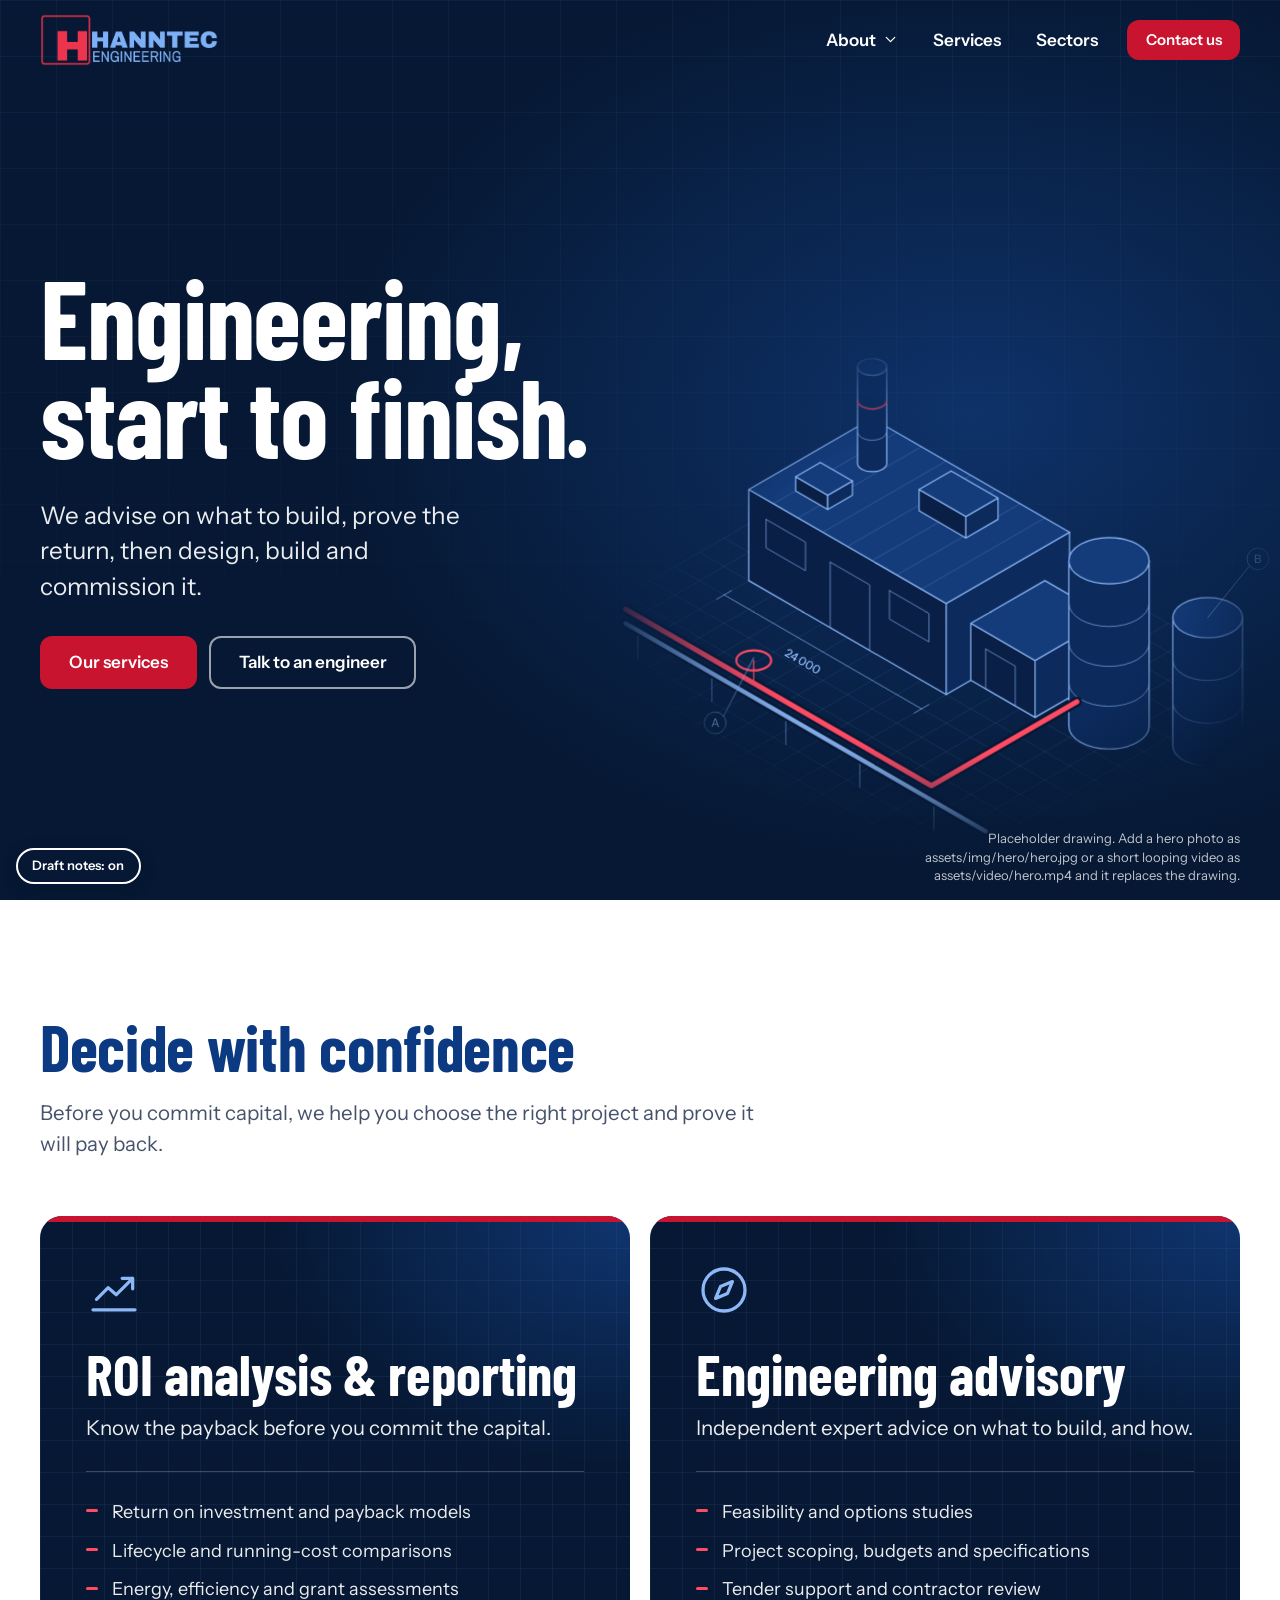
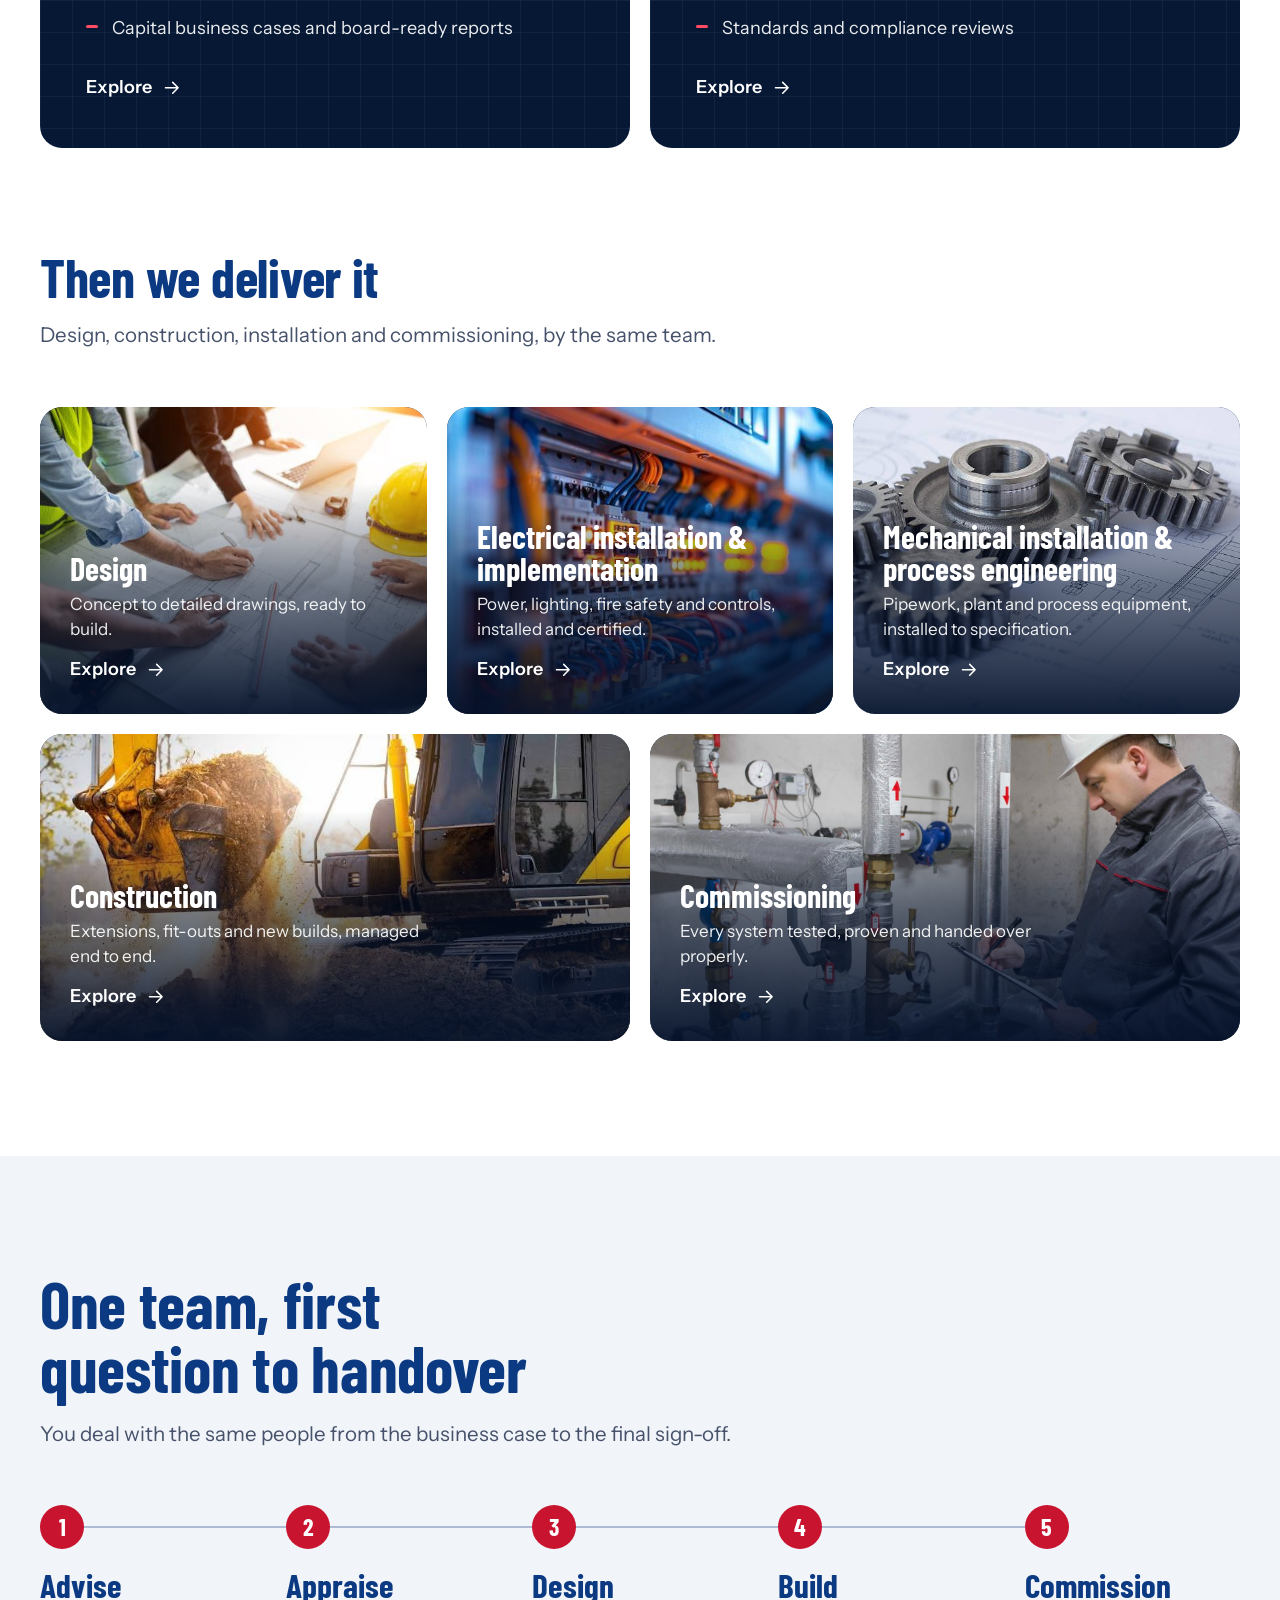
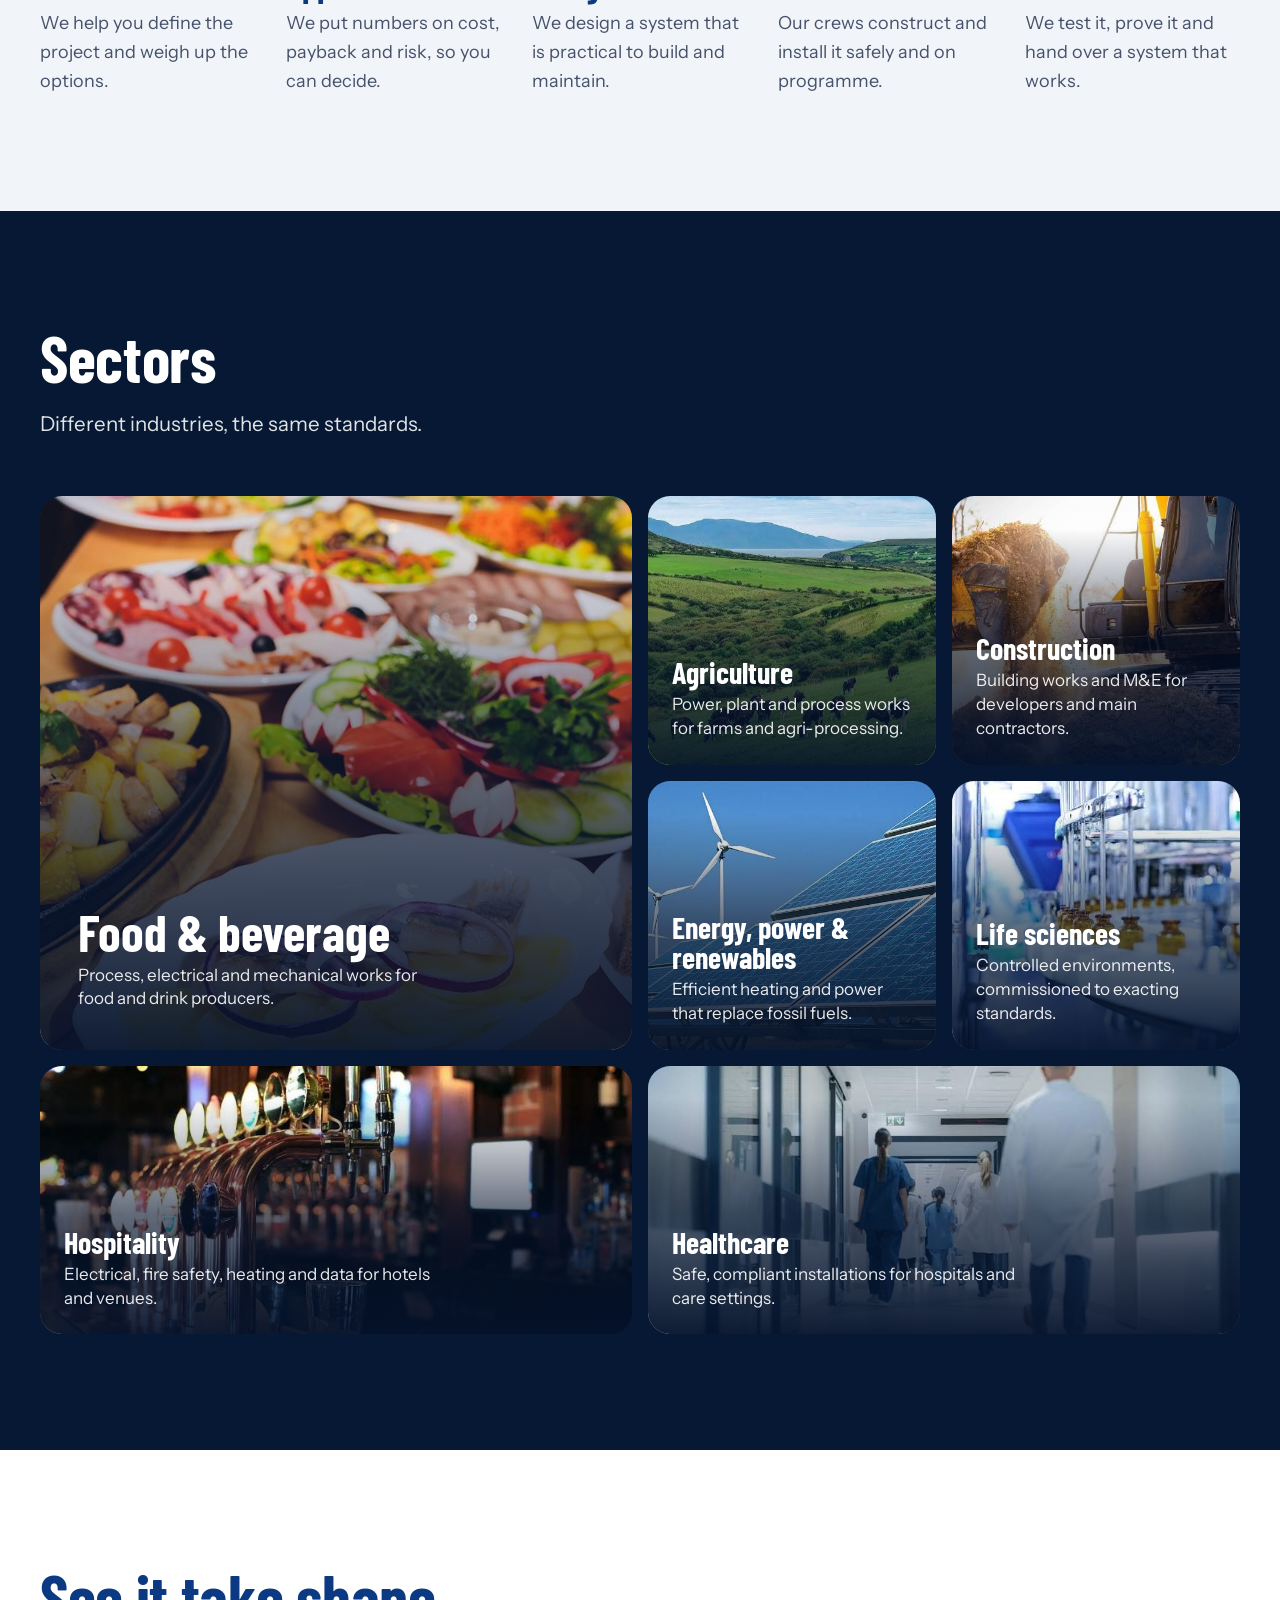
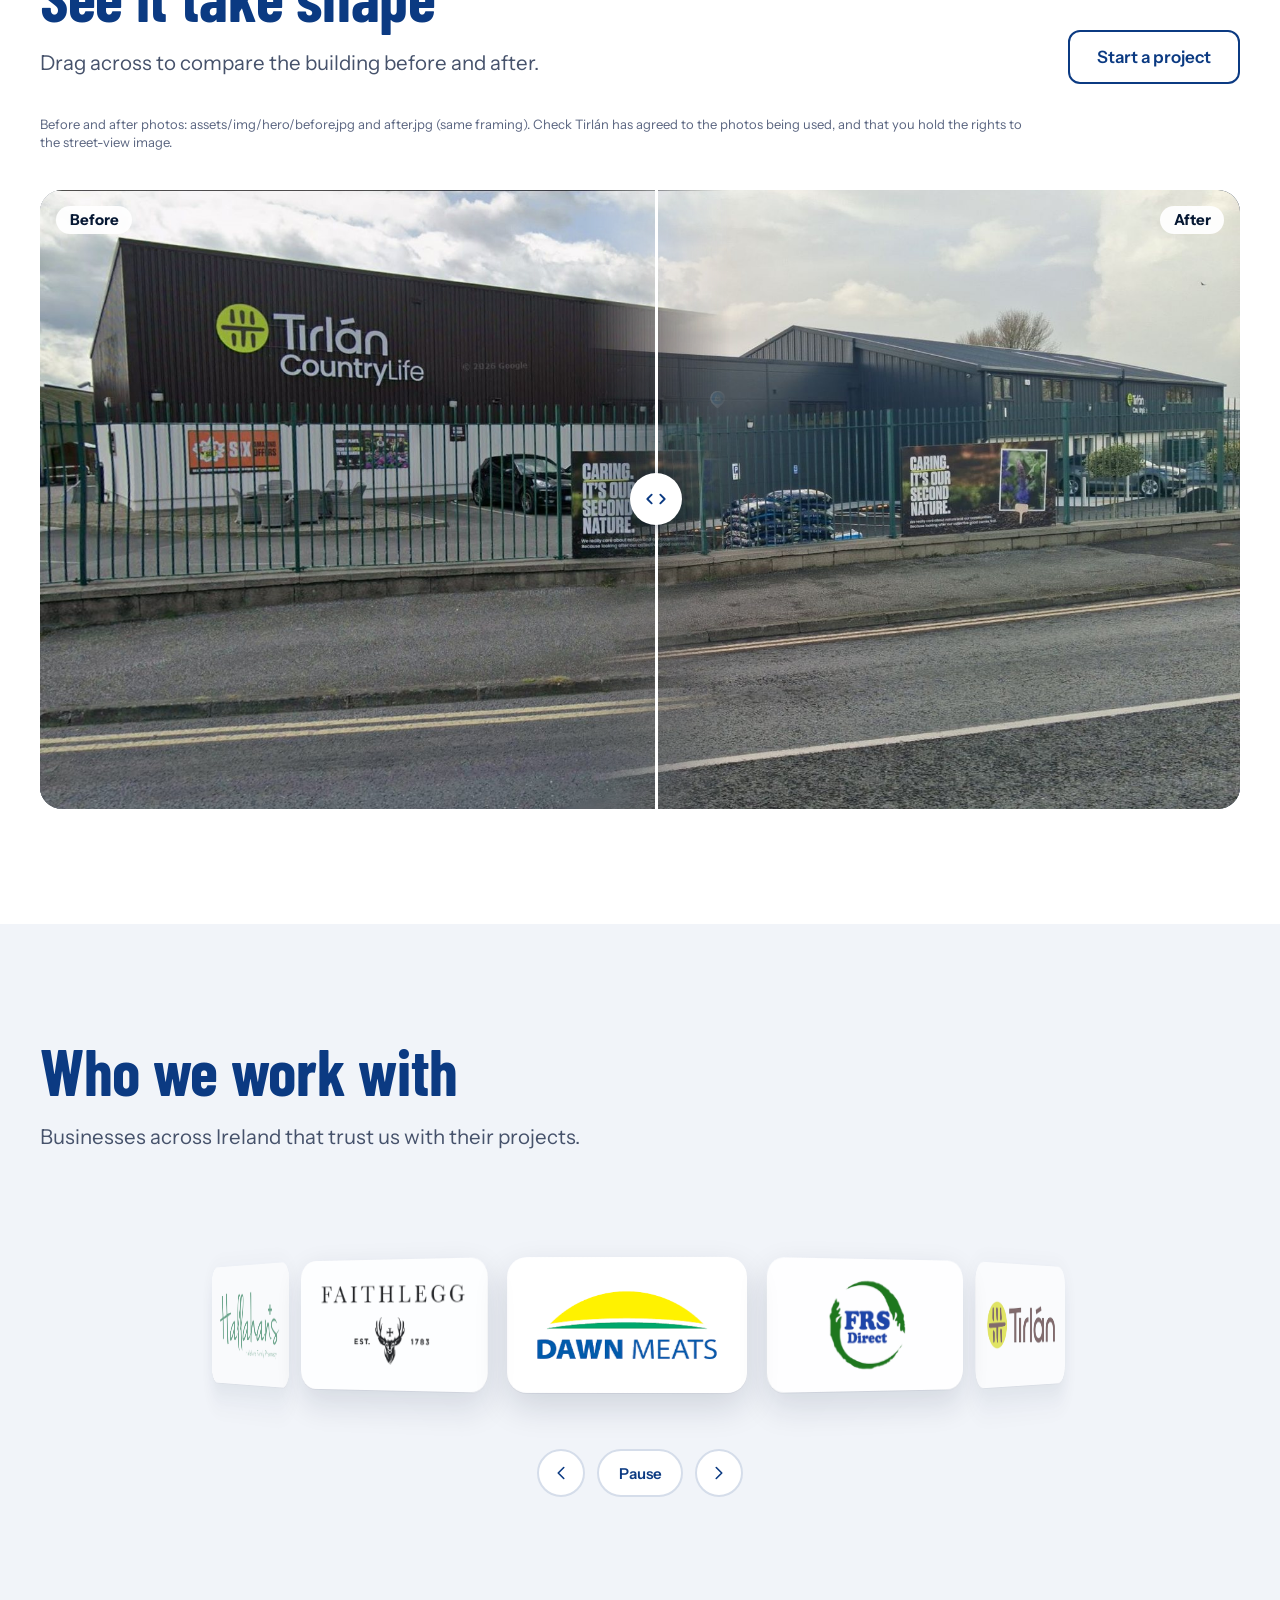
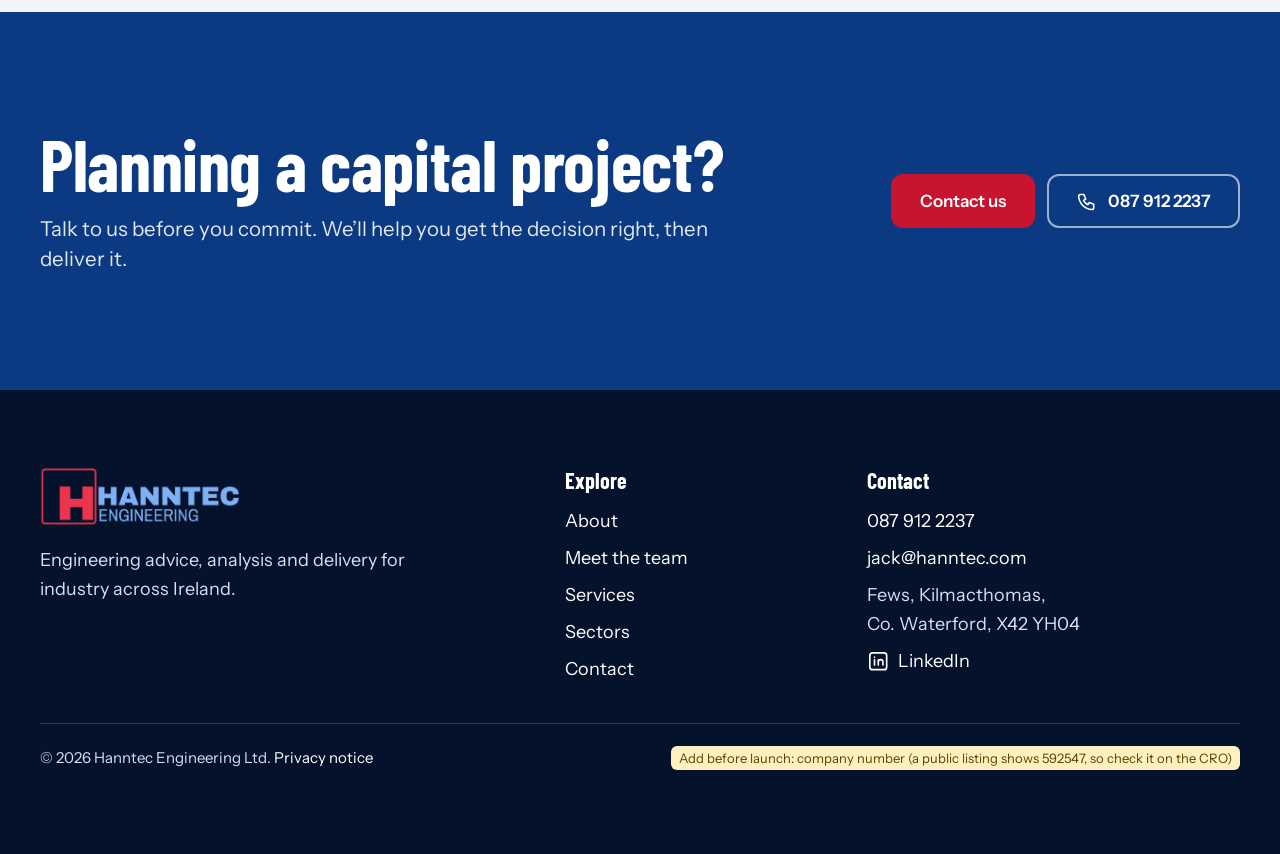
==== commit 975f23c3: "Lead with ROI analysis and engineering advisory, add construction Home and Services pages now open w" ====
--- a/index.html
+++ b/index.html
@@ -3,11 +3,11 @@
 <head>
 <meta charset="utf-8">
 <meta name="viewport" content="width=device-width, initial-scale=1">
-<title>Hanntec Engineering | Design, electrical and mechanical engineering, Waterford</title>
-<meta name="description" content="Hanntec Engineering designs, installs and commissions electrical and mechanical systems for industry across Ireland. Based in Kilmacthomas, Co. Waterford.">
+<title>Hanntec Engineering | Engineering advisory, ROI analysis and project delivery, Waterford</title>
+<meta name="description" content="Hanntec Engineering advises on capital projects, proves the return on investment, then designs, builds and commissions them for industry across Ireland. Based in Kilmacthomas, Co. Waterford.">
 <meta name="theme-color" content="#061833">
-<meta property="og:title" content="Hanntec Engineering | Design, electrical and mechanical engineering, Waterford">
-<meta property="og:description" content="Hanntec Engineering designs, installs and commissions electrical and mechanical systems for industry across Ireland. Based in Kilmacthomas, Co. Waterford.">
+<meta property="og:title" content="Hanntec Engineering | Engineering advisory, ROI analysis and project delivery, Waterford">
+<meta property="og:description" content="Hanntec Engineering advises on capital projects, proves the return on investment, then designs, builds and commissions them for industry across Ireland. Based in Kilmacthomas, Co. Waterford.">
 <meta property="og:type" content="website">
 <link rel="icon" type="image/png" href="assets/img/favicon.png">
 <link rel="stylesheet" href="assets/css/styles.css">
@@ -64,7 +64,7 @@
 </svg></div>
   <div class="wrap hero__inner">
     <h1 class="hero__title">Engineering, start to finish.</h1>
-    <p class="hero__lead">We design, install and commission electrical and mechanical systems for industry across Ireland.</p>
+    <p class="hero__lead">We advise on what to build, prove the return, then design, build and commission it.</p>
     <div class="actions">
       <a class="btn btn--red" href="services.html">Our services</a>
       <a class="btn btn--ghost" href="contact.html">Talk to an engineer</a>
@@ -76,11 +76,42 @@
 <section class="section" id="services">
   <div class="wrap">
     <div class="section__head">
-      <h2 class="h-display">What we do</h2>
-      <p class="lead">Four disciplines, one team.</p>
-    </div>
-    <div class="svc-grid">
-      <a class="svc" href="services.html#design">
+      <h2 class="h-display">Decide with confidence</h2>
+      <p class="lead">Before you commit capital, we help you choose the right project and prove it will pay back.</p>
+    </div>
+    <div class="lead-grid">
+      <a class="leadcard" href="services.html#roi">
+        <svg class="leadcard__icon" viewBox="0 0 24 24" aria-hidden="true" focusable="false" fill="none" stroke="currentColor" stroke-width="1.75" stroke-linecap="round" stroke-linejoin="round"><path d="M3 20.5h18M4.5 16l5-5 3.5 3L20 7M15.5 7H20v4.5"/></svg>
+        <span class="leadcard__title">ROI analysis &amp; reporting</span>
+        <span class="leadcard__text">Know the payback before you commit the capital.</span>
+        <span class="leadcard__points">
+          <span>Return on investment and payback models</span>
+          <span>Lifecycle and running-cost comparisons</span>
+          <span>Energy, efficiency and grant assessments</span>
+          <span>Capital business cases and board-ready reports</span>
+        </span>
+        <span class="svc__more">Explore <svg class="icon" viewBox="0 0 24 24" aria-hidden="true" focusable="false" fill="none" stroke="currentColor" stroke-width="1.75" stroke-linecap="round" stroke-linejoin="round"><path d="M5 12h14M13 6l6 6-6 6"/></svg></span>
+      </a>
+      <a class="leadcard" href="services.html#advisory">
+        <svg class="leadcard__icon" viewBox="0 0 24 24" aria-hidden="true" focusable="false" fill="none" stroke="currentColor" stroke-width="1.75" stroke-linecap="round" stroke-linejoin="round"><circle cx="12" cy="12" r="9"/><path d="m15.6 8.4-2.1 5.1-5.1 2.1 2.1-5.1z"/></svg>
+        <span class="leadcard__title">Engineering advisory</span>
+        <span class="leadcard__text">Independent expert advice on what to build, and how.</span>
+        <span class="leadcard__points">
+          <span>Feasibility and options studies</span>
+          <span>Project scoping, budgets and specifications</span>
+          <span>Tender support and contractor review</span>
+          <span>Standards and compliance reviews</span>
+        </span>
+        <span class="svc__more">Explore <svg class="icon" viewBox="0 0 24 24" aria-hidden="true" focusable="false" fill="none" stroke="currentColor" stroke-width="1.75" stroke-linecap="round" stroke-linejoin="round"><path d="M5 12h14M13 6l6 6-6 6"/></svg></span>
+      </a>
+    </div>
+
+    <div class="section__head section__head--sub" id="delivery">
+      <h2 class="h-display h-display--md">Then we deliver it</h2>
+      <p class="lead">Design, construction, installation and commissioning, by the same team.</p>
+    </div>
+    <div class="svc-grid svc-grid--five">
+      <a class="svc svc--sm" href="services.html#design">
         <svg class="svc__icon" viewBox="0 0 24 24" aria-hidden="true" focusable="false" fill="none" stroke="currentColor" stroke-width="1.75" stroke-linecap="round" stroke-linejoin="round"><circle cx="12" cy="4.6" r="1.6"/><path d="M12 6.2 6 20M12 6.2 18 20M8.6 14h6.8"/></svg>
         <img class="cover" src="assets/img/services/design.jpg" alt="" loading="lazy" onerror="this.remove()">
         <span class="svc__body">
@@ -89,7 +120,7 @@
           <span class="svc__more">Explore <svg class="icon" viewBox="0 0 24 24" aria-hidden="true" focusable="false" fill="none" stroke="currentColor" stroke-width="1.75" stroke-linecap="round" stroke-linejoin="round"><path d="M5 12h14M13 6l6 6-6 6"/></svg></span>
         </span>
       </a>
-      <a class="svc" href="services.html#electrical">
+      <a class="svc svc--sm" href="services.html#electrical">
         <svg class="svc__icon" viewBox="0 0 24 24" aria-hidden="true" focusable="false" fill="none" stroke="currentColor" stroke-width="1.75" stroke-linecap="round" stroke-linejoin="round"><path d="M13 2 4 14h6l-1 8 9-12h-6z"/></svg>
         <img class="cover" src="assets/img/services/electrical.jpg" alt="" loading="lazy" onerror="this.remove()">
         <span class="svc__body">
@@ -98,21 +129,30 @@
           <span class="svc__more">Explore <svg class="icon" viewBox="0 0 24 24" aria-hidden="true" focusable="false" fill="none" stroke="currentColor" stroke-width="1.75" stroke-linecap="round" stroke-linejoin="round"><path d="M5 12h14M13 6l6 6-6 6"/></svg></span>
         </span>
       </a>
-      <a class="svc" href="services.html#commissioning">
+      <a class="svc svc--sm" href="services.html#mechanical">
+        <svg class="svc__icon" viewBox="0 0 24 24" aria-hidden="true" focusable="false" fill="none" stroke="currentColor" stroke-width="1.75" stroke-linecap="round" stroke-linejoin="round"><circle cx="12" cy="12" r="6.2"/><circle cx="12" cy="12" r="2.4"/><path d="M12 3v2.8M12 18.2V21M3 12h2.8M18.2 12H21M5.6 5.6l2 2M16.4 16.4l2 2M18.4 5.6l-2 2M7.6 16.4l-2 2"/></svg>
+        <img class="cover" src="assets/img/services/mechanical.jpg" alt="" loading="lazy" onerror="this.remove()">
+        <span class="svc__body">
+          <span class="svc__title">Mechanical installation &amp; process engineering</span>
+          <span class="svc__text">Pipework, plant and process equipment, installed to specification.</span>
+          <span class="svc__more">Explore <svg class="icon" viewBox="0 0 24 24" aria-hidden="true" focusable="false" fill="none" stroke="currentColor" stroke-width="1.75" stroke-linecap="round" stroke-linejoin="round"><path d="M5 12h14M13 6l6 6-6 6"/></svg></span>
+        </span>
+      </a>
+      <a class="svc svc--sm" href="services.html#construction">
+        <svg class="svc__icon" viewBox="0 0 24 24" aria-hidden="true" focusable="false" fill="none" stroke="currentColor" stroke-width="1.75" stroke-linecap="round" stroke-linejoin="round"><path d="M4.5 16a7.5 7.5 0 0 1 15 0M3 16h18v3H3zM12 8.5V16"/></svg>
+        <img class="cover" src="assets/img/services/construction.jpg" alt="" loading="lazy" onerror="this.remove()">
+        <span class="svc__body">
+          <span class="svc__title">Construction</span>
+          <span class="svc__text">Extensions, fit-outs and new builds, managed end to end.</span>
+          <span class="svc__more">Explore <svg class="icon" viewBox="0 0 24 24" aria-hidden="true" focusable="false" fill="none" stroke="currentColor" stroke-width="1.75" stroke-linecap="round" stroke-linejoin="round"><path d="M5 12h14M13 6l6 6-6 6"/></svg></span>
+        </span>
+      </a>
+      <a class="svc svc--sm" href="services.html#commissioning">
         <svg class="svc__icon" viewBox="0 0 24 24" aria-hidden="true" focusable="false" fill="none" stroke="currentColor" stroke-width="1.75" stroke-linecap="round" stroke-linejoin="round"><path d="M4 17a8 8 0 0 1 16 0M12 17l4.5-5.5M3 20.5h18"/><circle cx="12" cy="17" r="1.2"/></svg>
         <img class="cover" src="assets/img/services/commissioning.jpg" alt="" loading="lazy" onerror="this.remove()">
         <span class="svc__body">
           <span class="svc__title">Commissioning</span>
           <span class="svc__text">Every system tested, proven and handed over properly.</span>
-          <span class="svc__more">Explore <svg class="icon" viewBox="0 0 24 24" aria-hidden="true" focusable="false" fill="none" stroke="currentColor" stroke-width="1.75" stroke-linecap="round" stroke-linejoin="round"><path d="M5 12h14M13 6l6 6-6 6"/></svg></span>
-        </span>
-      </a>
-      <a class="svc" href="services.html#mechanical">
-        <svg class="svc__icon" viewBox="0 0 24 24" aria-hidden="true" focusable="false" fill="none" stroke="currentColor" stroke-width="1.75" stroke-linecap="round" stroke-linejoin="round"><circle cx="12" cy="12" r="6.2"/><circle cx="12" cy="12" r="2.4"/><path d="M12 3v2.8M12 18.2V21M3 12h2.8M18.2 12H21M5.6 5.6l2 2M16.4 16.4l2 2M18.4 5.6l-2 2M7.6 16.4l-2 2"/></svg>
-        <img class="cover" src="assets/img/services/mechanical.jpg" alt="" loading="lazy" onerror="this.remove()">
-        <span class="svc__body">
-          <span class="svc__title">Mechanical installation &amp; process engineering</span>
-          <span class="svc__text">Pipework, plant and process equipment, installed to specification.</span>
           <span class="svc__more">Explore <svg class="icon" viewBox="0 0 24 24" aria-hidden="true" focusable="false" fill="none" stroke="currentColor" stroke-width="1.75" stroke-linecap="round" stroke-linejoin="round"><path d="M5 12h14M13 6l6 6-6 6"/></svg></span>
         </span>
       </a>
@@ -123,29 +163,34 @@
 <section class="section section--sheet" id="how">
   <div class="wrap">
     <div class="section__head">
-      <h2 class="h-display">One team, drawing to handover</h2>
-      <p class="lead">You deal with the same people from the first sketch to the final sign-off.</p>
+      <h2 class="h-display">One team, first question to handover</h2>
+      <p class="lead">You deal with the same people from the business case to the final sign-off.</p>
     </div>
     <ol class="steps">
       <li>
         <span class="steps__n" aria-hidden="true">1</span>
+        <h3>Advise</h3>
+        <p>We help you define the project and weigh up the options.</p>
+      </li>
+      <li>
+        <span class="steps__n" aria-hidden="true">2</span>
+        <h3>Appraise</h3>
+        <p>We put numbers on cost, payback and risk, so you can decide.</p>
+      </li>
+      <li>
+        <span class="steps__n" aria-hidden="true">3</span>
         <h3>Design</h3>
-        <p>We scope the job and design a system that is practical to build.</p>
-      </li>
-      <li>
-        <span class="steps__n" aria-hidden="true">2</span>
-        <h3>Install</h3>
-        <p>Our crews install it safely, tidily and on programme.</p>
-      </li>
-      <li>
-        <span class="steps__n" aria-hidden="true">3</span>
+        <p>We design a system that is practical to build and maintain.</p>
+      </li>
+      <li>
+        <span class="steps__n" aria-hidden="true">4</span>
+        <h3>Build</h3>
+        <p>Our crews construct and install it safely and on programme.</p>
+      </li>
+      <li>
+        <span class="steps__n" aria-hidden="true">5</span>
         <h3>Commission</h3>
-        <p>We test it against the specification and fix what we find.</p>
-      </li>
-      <li>
-        <span class="steps__n" aria-hidden="true">4</span>
-        <h3>Handover</h3>
-        <p>You get the records, the training and a system that works.</p>
+        <p>We test it, prove it and hand over a system that works.</p>
       </li>
     </ol>
   </div>
@@ -179,7 +224,7 @@
         <img class="cover" src="assets/img/sectors/construction.jpg" alt="" loading="lazy" onerror="this.remove()">
         <span class="sec__body">
           <span class="sec__title">Construction</span>
-          <span class="sec__text">M&amp;E design and installation alongside main contractors.</span>
+          <span class="sec__text">Building works and M&amp;E for developers and main contractors.</span>
         </span>
       </a>
       <a class="sec " href="sectors.html#energy">
@@ -248,14 +293,14 @@
       <ul class="wheel__ring">
         <li class="wheel__item" style="--i:0"><span class="wheel__card"><img src="assets/img/clients/dawn-meats.png" alt="Dawn Meats" loading="lazy" draggable="false"></span></li>
         <li class="wheel__item" style="--i:1"><span class="wheel__card"><img src="assets/img/clients/frs-direct.png" alt="FRS Direct" loading="lazy" draggable="false"></span></li>
-        <li class="wheel__item" style="--i:2"><span class="wheel__card"><img src="assets/img/clients/tirlan.png" alt="TirlÃ¡n" loading="lazy" draggable="false"></span></li>
+        <li class="wheel__item" style="--i:2"><span class="wheel__card"><img src="assets/img/clients/tirlan.png" alt="Tirlán" loading="lazy" draggable="false"></span></li>
         <li class="wheel__item" style="--i:3"><span class="wheel__card"><img src="assets/img/clients/tramore-races.png" alt="Tramore Races" loading="lazy" draggable="false"></span></li>
         <li class="wheel__item" style="--i:4"><span class="wheel__card"><img src="assets/img/clients/fbd-hotels.png" alt="FBD Hotels &amp; Resorts" loading="lazy" draggable="false"></span></li>
         <li class="wheel__item" style="--i:5"><span class="wheel__card"><img src="assets/img/clients/ifac.png" alt="ifac" loading="lazy" draggable="false"></span></li>
-        <li class="wheel__item" style="--i:6"><span class="wheel__card"><img src="assets/img/clients/morris.png" alt="Morrisâ€™s Builders Providers &amp; DIY" loading="lazy" draggable="false"></span></li>
+        <li class="wheel__item" style="--i:6"><span class="wheel__card"><img src="assets/img/clients/morris.png" alt="Morris’s Builders Providers &amp; DIY" loading="lazy" draggable="false"></span></li>
         <li class="wheel__item" style="--i:7"><span class="wheel__card"><img src="assets/img/clients/hcs.png" alt="hcs" loading="lazy" draggable="false"></span></li>
         <li class="wheel__item" style="--i:8"><span class="wheel__card"><img src="assets/img/clients/horizon.png" alt="Horizon" loading="lazy" draggable="false"></span></li>
-        <li class="wheel__item" style="--i:9"><span class="wheel__card"><img src="assets/img/clients/flahavans.png" alt="Flahavanâ€™s" loading="lazy" draggable="false"></span></li>
+        <li class="wheel__item" style="--i:9"><span class="wheel__card"><img src="assets/img/clients/flahavans.png" alt="Flahavan’s" loading="lazy" draggable="false"></span></li>
         <li class="wheel__item" style="--i:10"><span class="wheel__card"><img src="assets/img/clients/maryborough-hotel.png" alt="Maryborough Hotel" loading="lazy" draggable="false"></span></li>
         <li class="wheel__item" style="--i:11"><span class="wheel__card"><img src="assets/img/clients/hallahans.png" alt="Hallahans Family Pharmacy" loading="lazy" draggable="false"></span></li>
         <li class="wheel__item" style="--i:12"><span class="wheel__card"><img src="assets/img/clients/faithlegg.png" alt="Faithlegg" loading="lazy" draggable="false"></span></li>
@@ -272,8 +317,8 @@
 <section class="section section--blue cta">
   <div class="wrap cta__grid">
     <div>
-      <h2 class="h-display h-display--lg">Got an engineering challenge?</h2>
-      <p class="lead">Tell us what you need. Weâ€™ll find the right solution and the right people.</p>
+      <h2 class="h-display h-display--lg">Planning a capital project?</h2>
+      <p class="lead">Talk to us before you commit. We’ll help you get the decision right, then deliver it.</p>
     </div>
     <div class="actions">
       <a class="btn btn--red" href="contact.html">Contact us</a>
@@ -286,7 +331,7 @@
   <div class="wrap footer-grid">
     <div class="footer-brand">
       <a href="index.html" aria-label="Hanntec Engineering home"><img src="assets/img/logo-on-dark.png" alt="Hanntec Engineering" width="423" height="125"></a>
-      <p>Design, installation and commissioning for industry across Ireland.</p>
+      <p>Engineering advice, analysis and delivery for industry across Ireland.</p>
     </div>
     <div>
       <h2 class="footer-h">Explore</h2>
--- a/assets/css/styles.css
+++ b/assets/css/styles.css
@@ -1,4 +1,4 @@
-﻿/* Hanntec Engineering website
+/* Hanntec Engineering website
    Colours come from the logo. Edit the tokens below to retheme. */
 
 @font-face { font-family: "Barlow Condensed"; src: url("../fonts/barlow-condensed-500.woff2") format("woff2"); font-weight: 500; font-display: swap; }
@@ -261,17 +261,59 @@
 .svc__label { position: absolute; z-index: 3; left: 16px; top: 12px; margin: 0; color: rgba(255, 255, 255, .7); }
 @media (max-width: 760px) { .svc-grid { grid-template-columns: minmax(0, 1fr); } .svc { min-height: 280px; } }
 
+/* Five delivery tiles: three on the first row, two on the second */
+.svc-grid--five { grid-template-columns: repeat(6, minmax(0, 1fr)); }
+.svc-grid--five .svc { grid-column: span 2; }
+.svc-grid--five .svc:nth-child(n+4) { grid-column: span 3; }
+.svc--sm { min-height: clamp(250px, 24vw, 320px); padding: clamp(20px, 2.4vw, 30px); }
+.svc--sm .svc__title { font-size: clamp(1.75rem, 2.5vw, 2.25rem); }
+.svc--sm .svc__text { font-size: 1.0625rem; }
+@media (max-width: 900px) {
+  .svc-grid--five { grid-template-columns: repeat(2, minmax(0, 1fr)); }
+  .svc-grid--five .svc, .svc-grid--five .svc:nth-child(n+4) { grid-column: auto; }
+  .svc-grid--five .svc:last-child { grid-column: span 2; }
+}
+@media (max-width: 560px) {
+  .svc-grid--five { grid-template-columns: minmax(0, 1fr); }
+  .svc-grid--five .svc:last-child { grid-column: auto; }
+}
+.section__head--sub { margin-top: clamp(56px, 8vw, 104px); }
+
+/* ---------- The two lead services ---------- */
+.lead-grid { display: grid; grid-template-columns: repeat(2, minmax(0, 1fr)); gap: 20px; }
+.leadcard {
+  position: relative; isolation: isolate; overflow: hidden; display: flex; flex-direction: column; align-items: flex-start;
+  padding: clamp(28px, 3.6vw, 52px); color: #fff; text-decoration: none; border-radius: var(--r);
+  background-color: var(--navy-900);
+  background-image:
+    radial-gradient(520px 360px at 100% 0%, rgba(30, 100, 210, .38), transparent 70%),
+    linear-gradient(rgba(141, 184, 247, .07) 1px, transparent 1px),
+    linear-gradient(90deg, rgba(141, 184, 247, .07) 1px, transparent 1px);
+  background-size: auto, 32px 32px, 32px 32px;
+}
+.leadcard::before { content: ""; position: absolute; left: 0; top: 0; width: 100%; height: 6px; background: var(--red); }
+.leadcard__icon { width: 56px; height: 56px; margin-bottom: 28px; color: var(--sky); stroke-width: 1.4; }
+.leadcard__title { font: 700 clamp(2.5rem, 4.4vw, 3.75rem)/.98 var(--font-display); text-wrap: balance; }
+.leadcard__text { margin-top: 12px; font-size: clamp(1.1875rem, 1.6vw, 1.375rem); line-height: 1.45; color: rgba(255, 255, 255, .92); }
+.leadcard__points { display: grid; gap: 10px; width: 100%; margin: 28px 0 30px; padding-top: 26px; border-top: 1px solid rgba(255, 255, 255, .22); }
+.leadcard__points span { position: relative; padding-left: 26px; color: rgba(255, 255, 255, .92); }
+.leadcard__points span::before { content: ""; position: absolute; left: 0; top: .62em; width: 12px; height: 3px; background: #FF4B64; border-radius: 2px; }
+.leadcard .svc__more { margin-top: auto; }
+.leadcard:hover .svc__more .icon { transform: translateX(5px); }
+.leadcard:hover { background-color: #082046; }
+@media (max-width: 800px) { .lead-grid { grid-template-columns: minmax(0, 1fr); } }
+
 /* ---------- Process steps (a real sequence, so numbered) ---------- */
-.steps { display: grid; grid-template-columns: repeat(4, minmax(0, 1fr)); gap: clamp(20px, 3vw, 44px); }
+.steps { display: grid; grid-template-columns: repeat(5, minmax(0, 1fr)); gap: clamp(18px, 2.4vw, 36px); }
 .steps li { position: relative; padding-top: 64px; }
-.steps li::before { content: ""; position: absolute; top: 21px; left: 22px; right: calc(-1 * clamp(20px, 3vw, 44px)); height: 2px; background: var(--field); }
+.steps li::before { content: ""; position: absolute; top: 21px; left: 22px; right: calc(-1 * clamp(18px, 2.4vw, 36px)); height: 2px; background: var(--field); }
 .steps li:last-child::before { display: none; }
 .steps__n { position: absolute; top: 0; left: 0; z-index: 1; width: 44px; height: 44px; display: grid; place-items: center; font: 700 1.5rem/1 var(--font-display); color: #fff; background: var(--red); border-radius: 50%; }
 .steps h3 { margin-bottom: .2em; font: 700 clamp(1.875rem, 2.6vw, 2.375rem)/1 var(--font-display); color: var(--blue); }
 .steps p { margin: 0; max-width: 26ch; color: var(--muted); }
-@media (max-width: 900px) {
+@media (max-width: 1000px) {
   .steps { grid-template-columns: repeat(2, minmax(0, 1fr)); gap: 40px 28px; }
-  .steps li:nth-child(2)::before { display: none; }
+  .steps li::before { display: none; }
 }
 @media (max-width: 520px) {
   .steps { grid-template-columns: minmax(0, 1fr); gap: 32px; }
@@ -308,9 +350,14 @@
 }
 
 /* ---------- Before / after ---------- */
-.compare-wrap { display: grid; grid-template-columns: minmax(0, .8fr) minmax(0, 1.2fr); gap: clamp(32px, 6vw, 88px); align-items: center; }
+.compare-wrap { display: block; }
+/* heading and intro on the left, button on the right, full-width slider underneath */
+.compare-text { display: grid; grid-template-columns: minmax(0, 1fr) auto; column-gap: 40px; align-items: end; margin-bottom: clamp(24px, 3vw, 40px); }
+.compare-text > .h-display, .compare-text > .lead, .compare-text > .draft { grid-column: 1; }
+.compare-text > .btn { grid-column: 2; grid-row: 1 / span 2; align-self: end; margin-bottom: 1.4em; }
+@media (max-width: 700px) { .compare-text { grid-template-columns: minmax(0, 1fr); } .compare-text > .btn { grid-column: 1; grid-row: auto; justify-self: start; margin: 0; } }
 .compare-text .lead { margin-bottom: 1.4em; }
-.compare { position: relative; aspect-ratio: 16 / 10; overflow: hidden; border-radius: var(--r); background: var(--navy-900); --pos: 50%; --c: 50%; --feather: 6%; }
+.compare { position: relative; aspect-ratio: 1900 / 980; overflow: hidden; border-radius: var(--r); background: var(--navy-900); --pos: 50%; --c: 50%; --feather: 6%; }
 .compare__layer { position: absolute; inset: 0; background-size: cover; background-position: center; }
 .compare__after { background-image: url("../img/hero/after.jpg"), url("../img/hero/after.svg"); }
 /* The "before" photo is revealed through a soft-edged mask, so the two photos blend instead of cutting */
@@ -327,7 +374,7 @@
 .compare__tag--r { right: 16px; }
 .compare input { position: absolute; inset: 0; width: 100%; height: 100%; margin: 0; opacity: 0; cursor: ew-resize; touch-action: pan-y; }
 .compare:has(input:focus-visible) .compare__handle { outline: 3px solid #fff; box-shadow: 0 0 0 7px var(--blue-600); }
-@media (max-width: 900px) { .compare-wrap { grid-template-columns: minmax(0, 1fr); } }
+
 
 /* ---------- Client wheel (3D ring: drag, arrows, keyboard, auto-turns, pausable) ---------- */
 .wheel {
@@ -399,8 +446,11 @@
 
 /* ---------- Service detail ---------- */
 .service { display: grid; grid-template-columns: minmax(0, 1.05fr) minmax(0, .95fr); gap: clamp(32px, 6vw, 88px); align-items: center; padding-block: clamp(48px, 7vw, 88px); border-top: 1px solid var(--line); }
-.service:first-child { border-top: 0; }
-.service:nth-child(even) .service__media { order: -1; }
+.services__group + .service { border-top: 0; padding-top: clamp(28px, 4vw, 48px); }
+.service--flip .service__media { order: -1; }
+.services__group { padding-top: clamp(48px, 7vw, 88px); }
+.services__group--ruled { border-top: 1px solid var(--line); }
+.services__group .lead { margin: 0; }
 .service .h-display { margin-bottom: .3em; }
 .service__note { font-weight: 600; color: var(--blue); }
 .checks { display: grid; gap: 10px; margin: 26px 0; }
@@ -416,7 +466,7 @@
 .media__label { position: absolute; z-index: 3; left: 16px; bottom: 12px; margin: 0; color: rgba(255, 255, 255, .7); }
 @media (max-width: 900px) {
   .service { grid-template-columns: minmax(0, 1fr); }
-  .service:nth-child(even) .service__media { order: 0; }
+  .service--flip .service__media { order: 0; }
   .service__media { max-width: 600px; }
 }
 
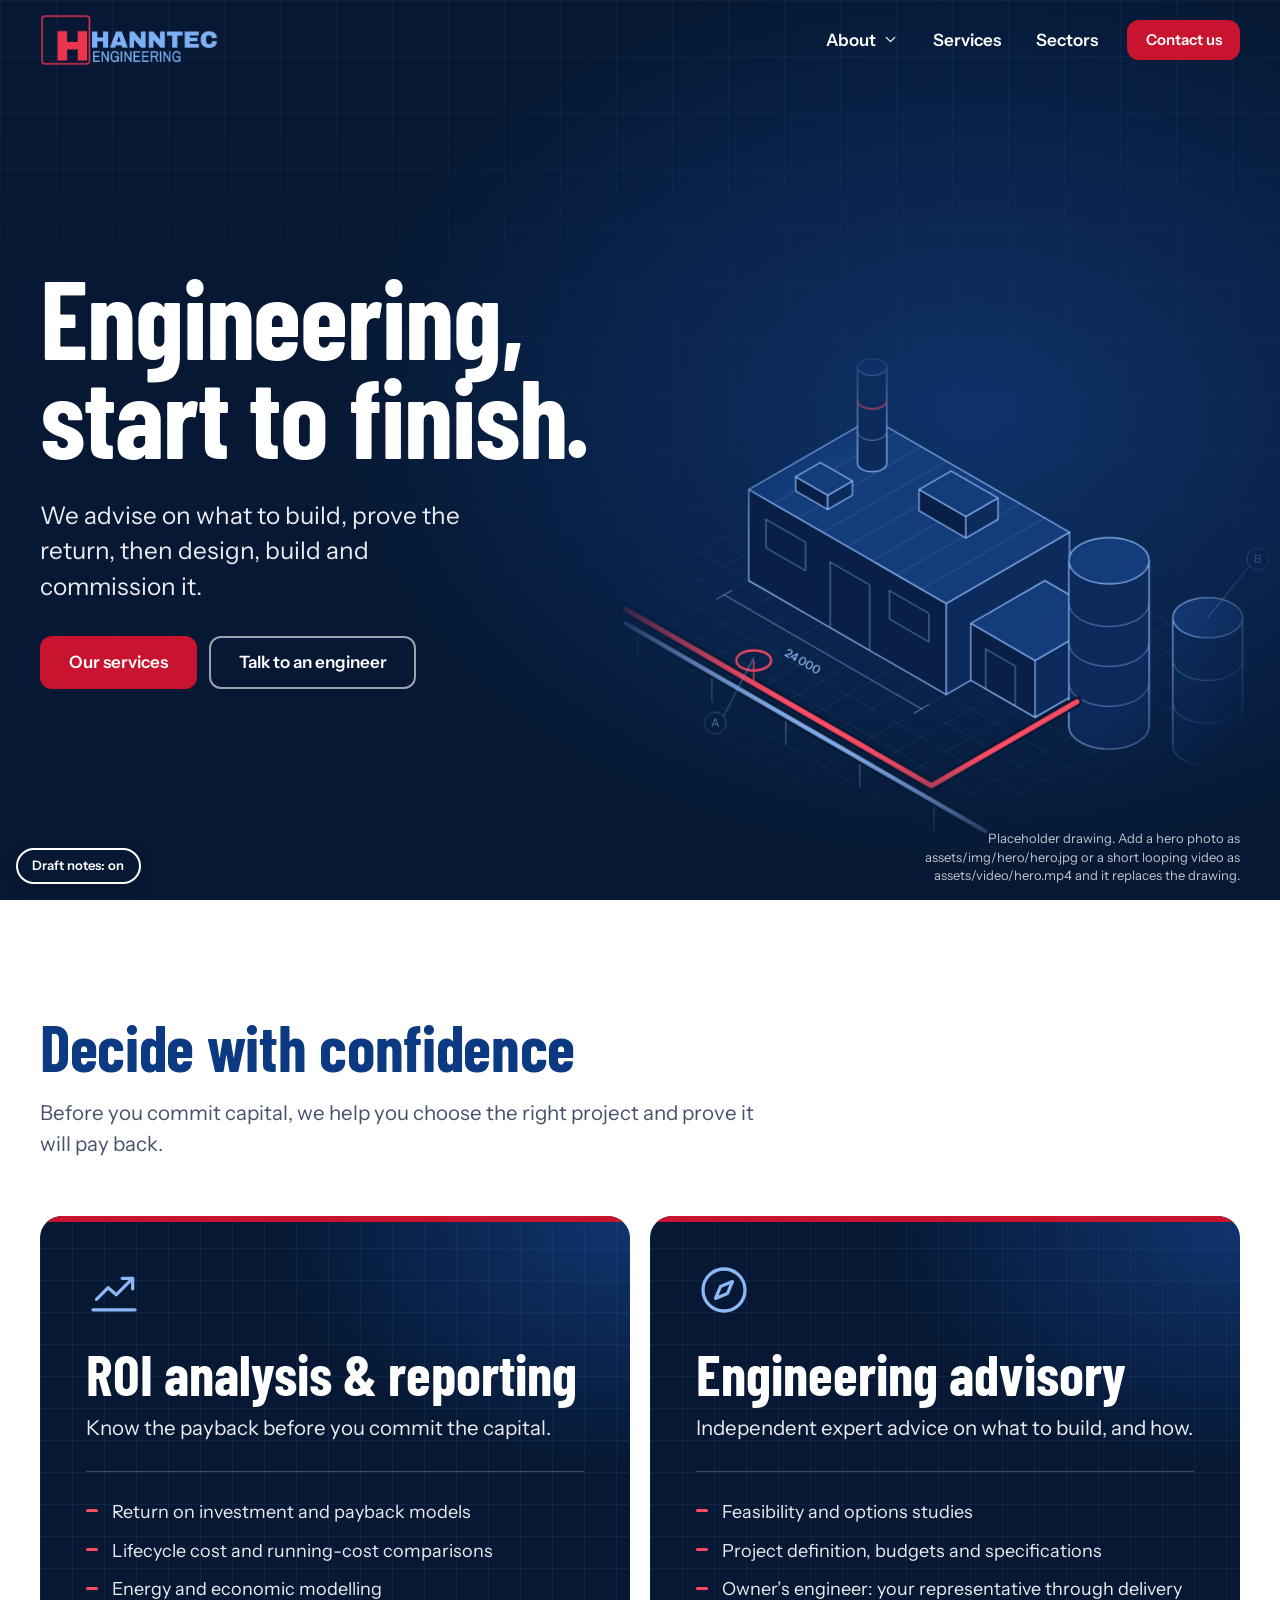
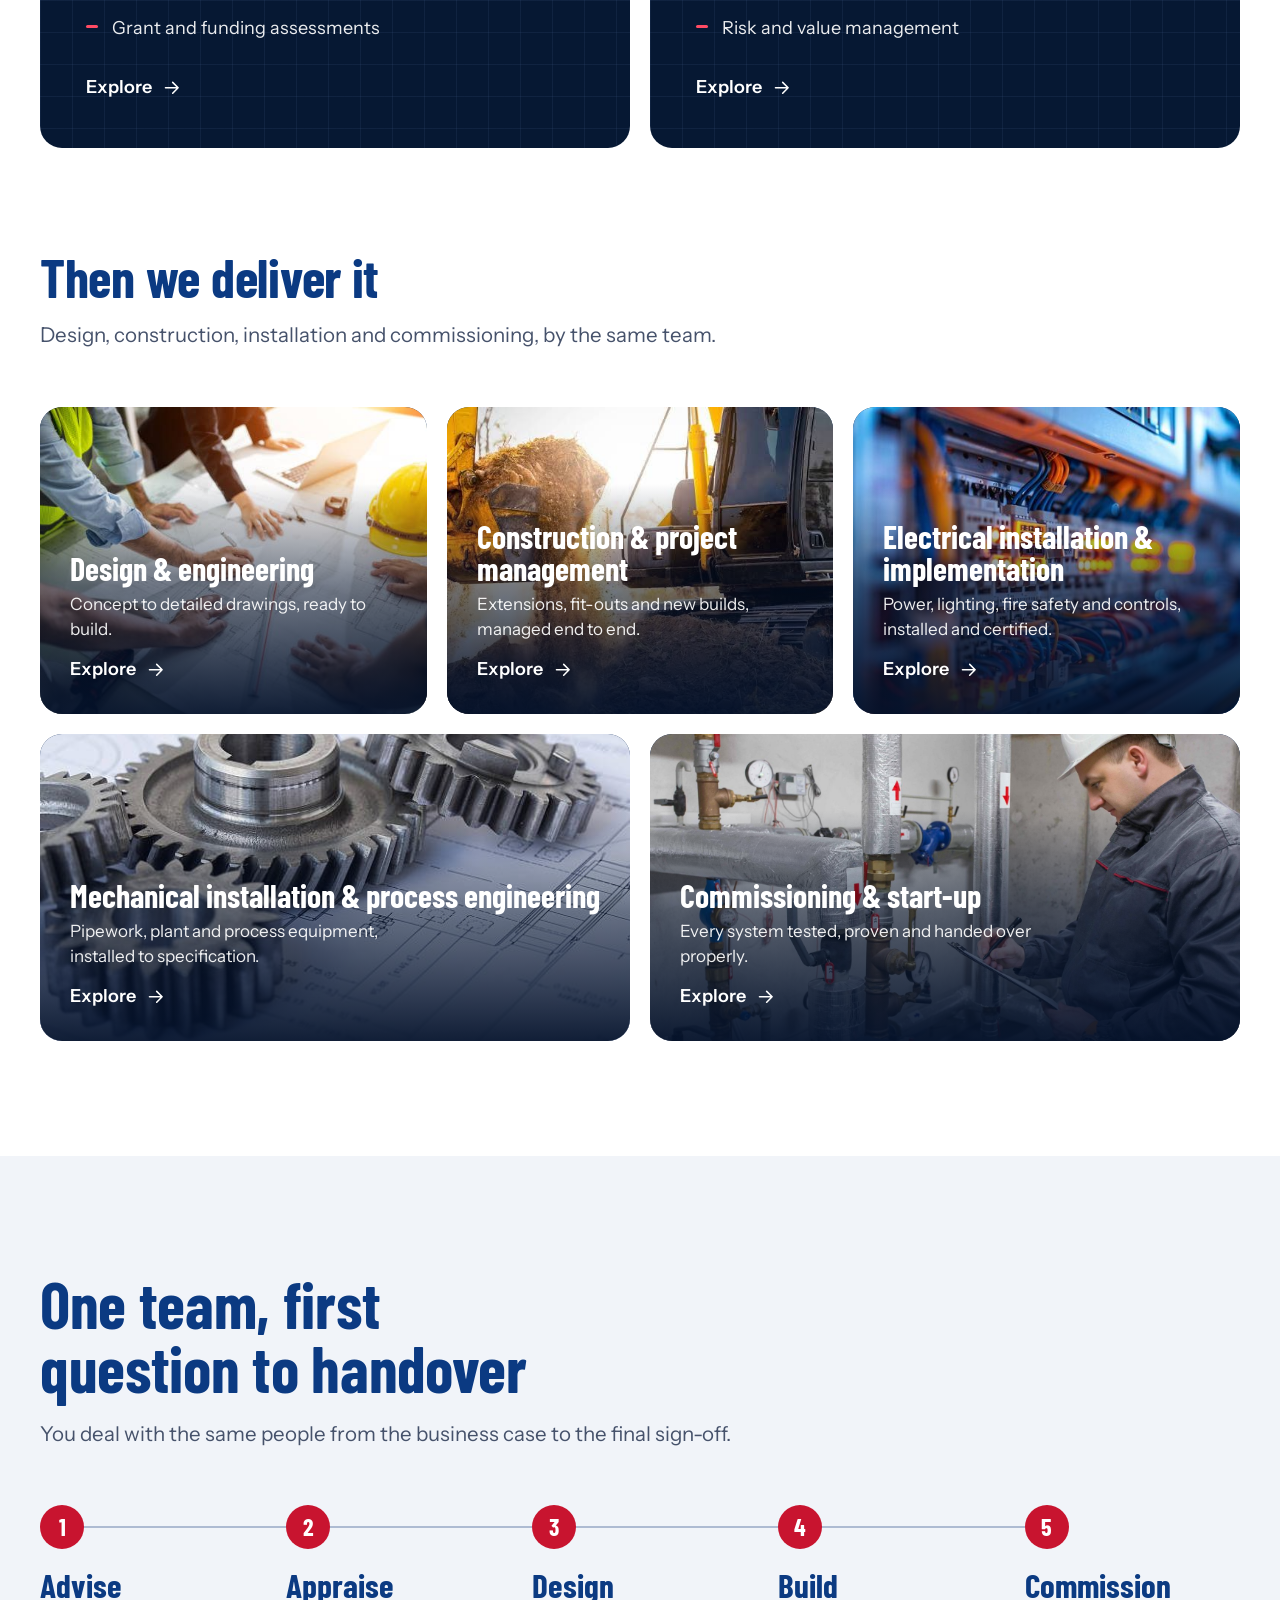
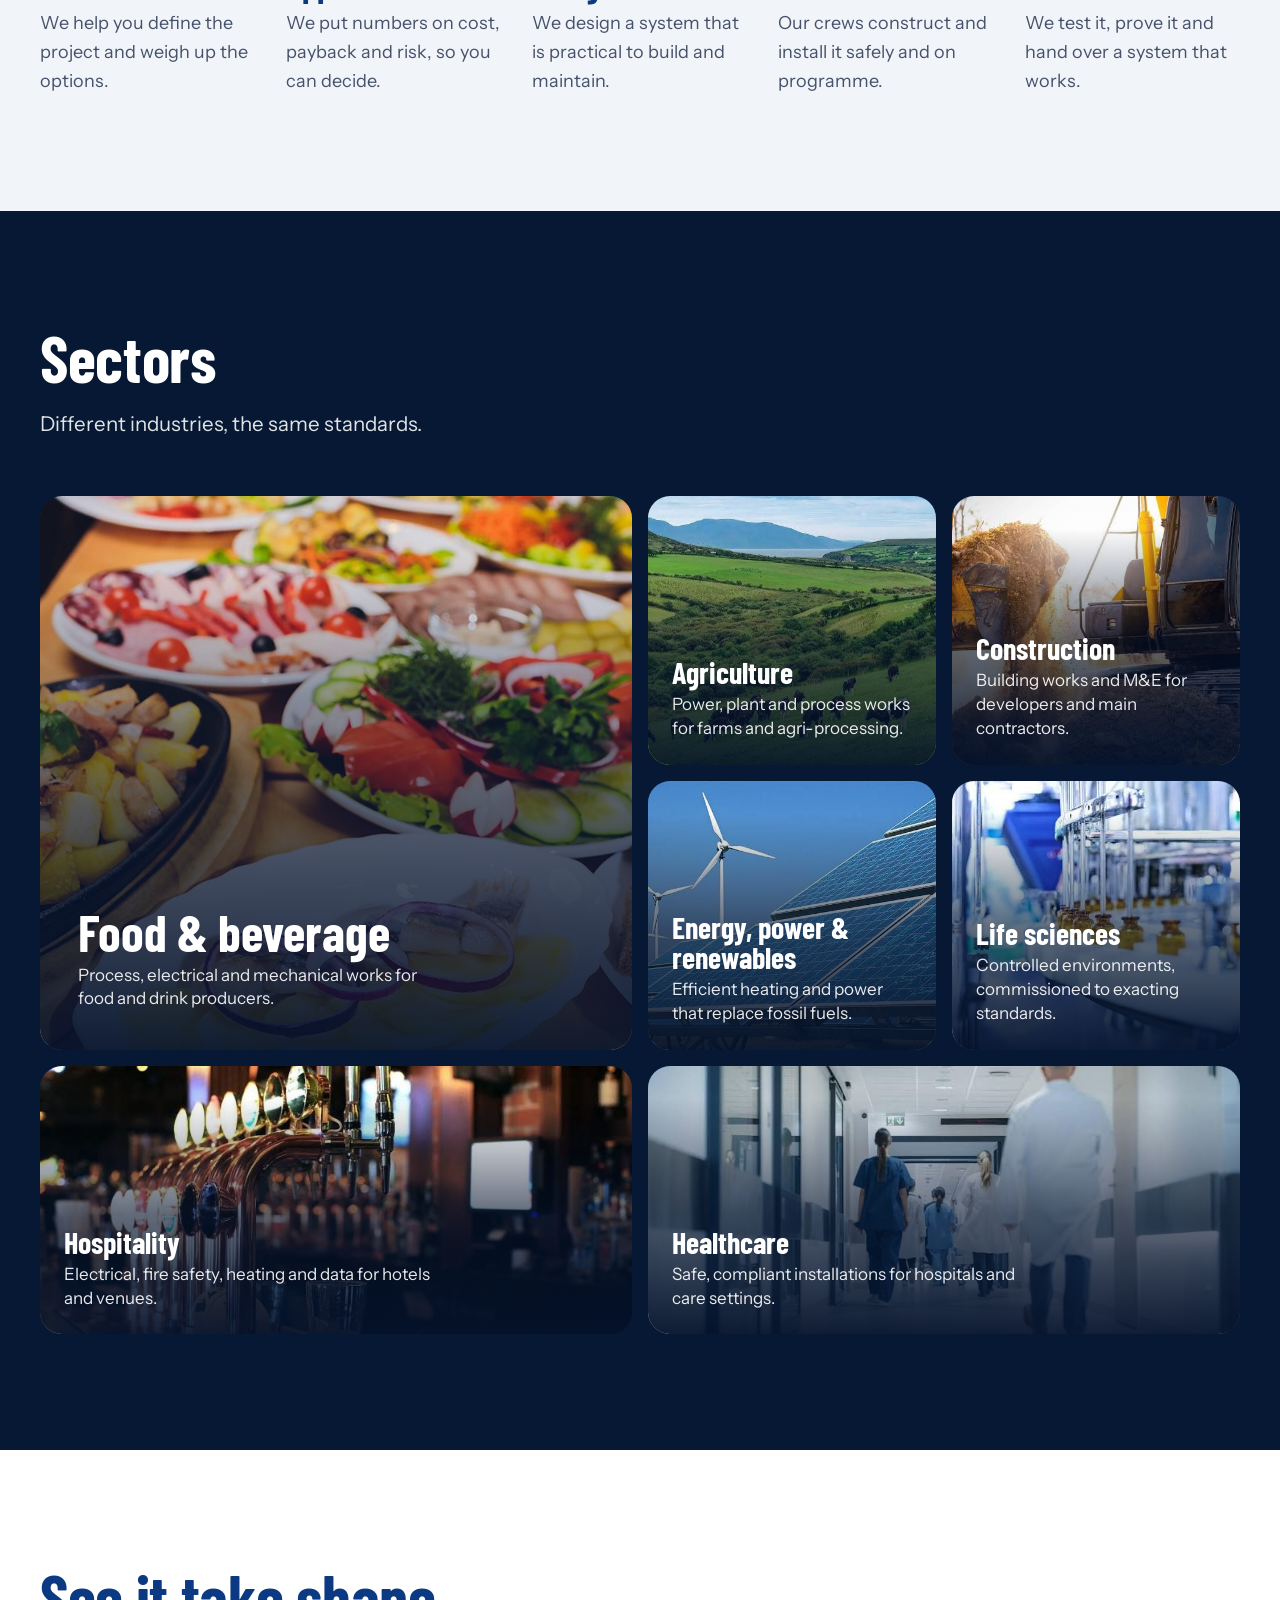
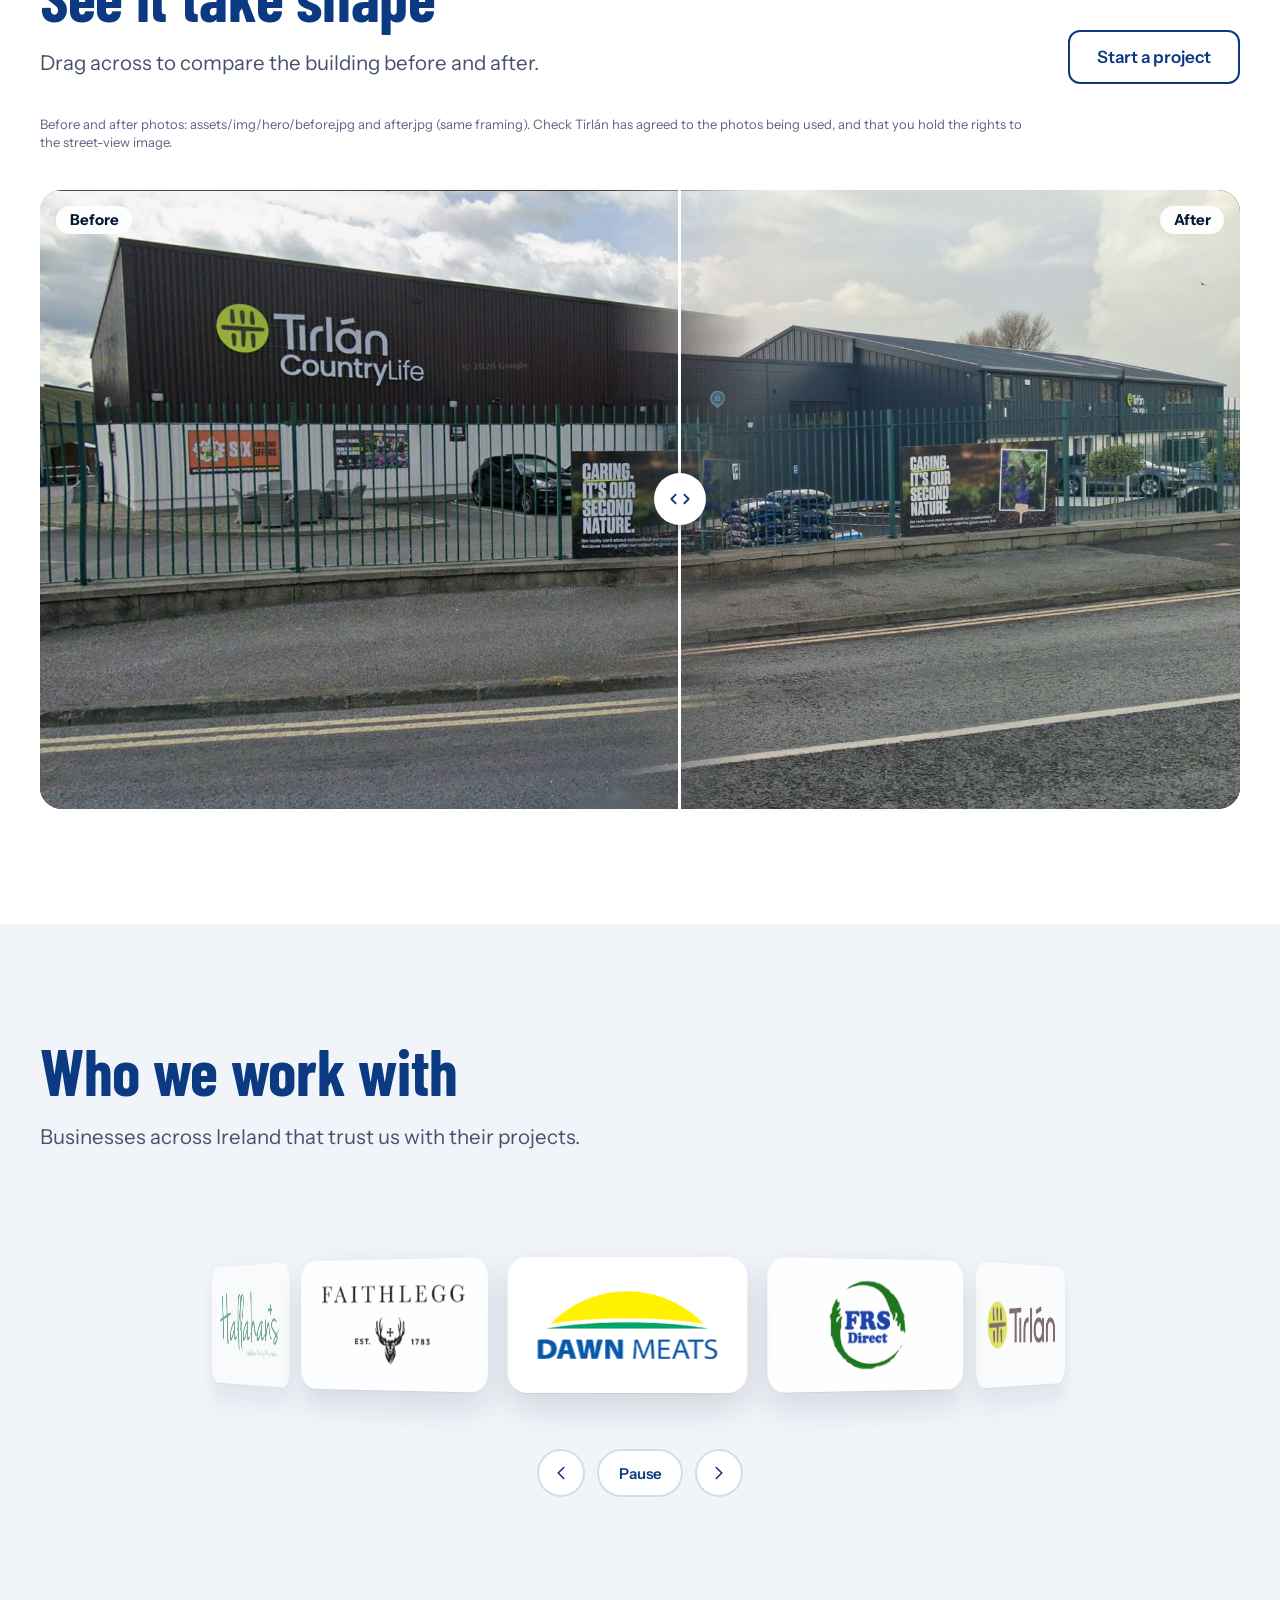
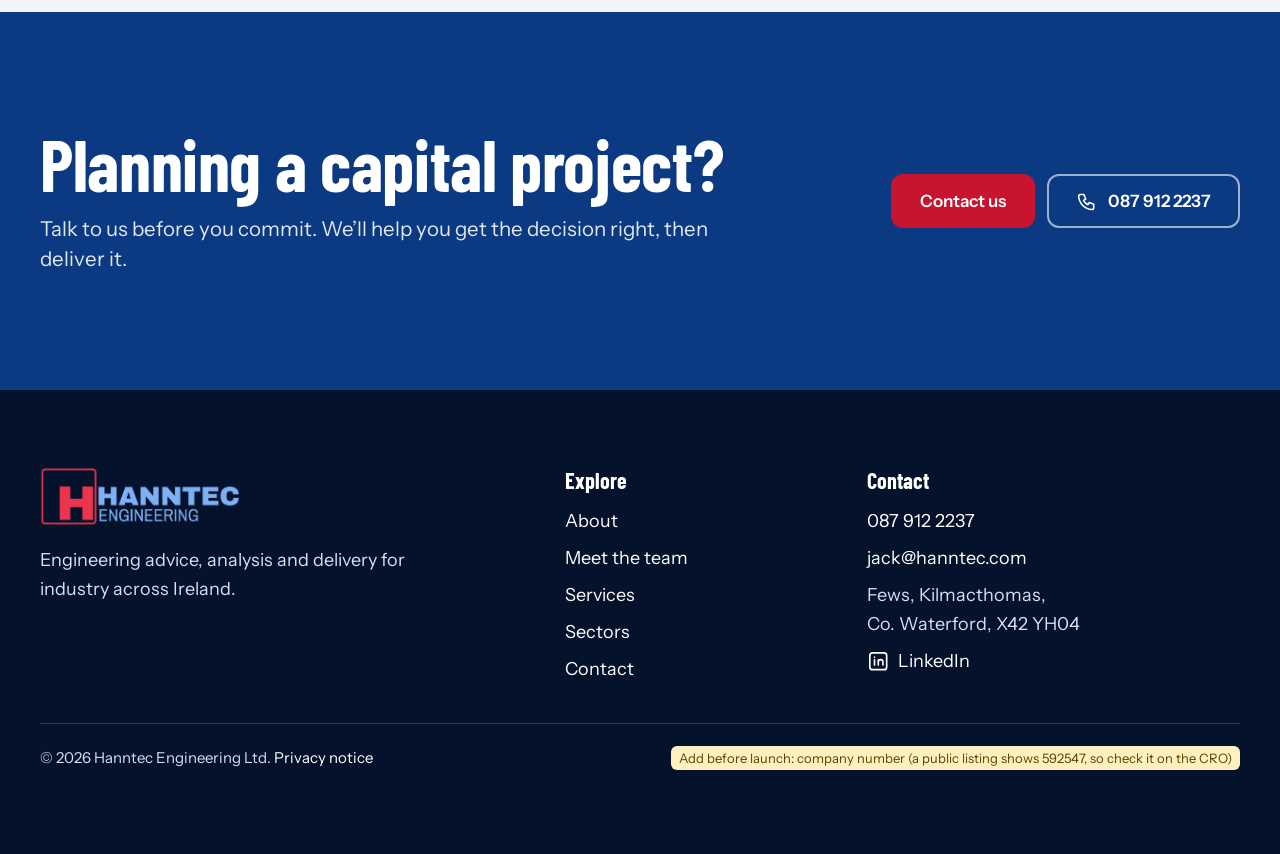
==== commit 5fea9952: "Organise services by project phase and add capability index Services page now follows the project li" ====
--- a/index.html
+++ b/index.html
@@ -86,9 +86,9 @@
         <span class="leadcard__text">Know the payback before you commit the capital.</span>
         <span class="leadcard__points">
           <span>Return on investment and payback models</span>
-          <span>Lifecycle and running-cost comparisons</span>
-          <span>Energy, efficiency and grant assessments</span>
-          <span>Capital business cases and board-ready reports</span>
+          <span>Lifecycle cost and running-cost comparisons</span>
+          <span>Energy and economic modelling</span>
+          <span>Grant and funding assessments</span>
         </span>
         <span class="svc__more">Explore <svg class="icon" viewBox="0 0 24 24" aria-hidden="true" focusable="false" fill="none" stroke="currentColor" stroke-width="1.75" stroke-linecap="round" stroke-linejoin="round"><path d="M5 12h14M13 6l6 6-6 6"/></svg></span>
       </a>
@@ -98,9 +98,9 @@
         <span class="leadcard__text">Independent expert advice on what to build, and how.</span>
         <span class="leadcard__points">
           <span>Feasibility and options studies</span>
-          <span>Project scoping, budgets and specifications</span>
-          <span>Tender support and contractor review</span>
-          <span>Standards and compliance reviews</span>
+          <span>Project definition, budgets and specifications</span>
+          <span>Owner’s engineer: your representative through delivery</span>
+          <span>Risk and value management</span>
         </span>
         <span class="svc__more">Explore <svg class="icon" viewBox="0 0 24 24" aria-hidden="true" focusable="false" fill="none" stroke="currentColor" stroke-width="1.75" stroke-linecap="round" stroke-linejoin="round"><path d="M5 12h14M13 6l6 6-6 6"/></svg></span>
       </a>
@@ -115,8 +115,17 @@
         <svg class="svc__icon" viewBox="0 0 24 24" aria-hidden="true" focusable="false" fill="none" stroke="currentColor" stroke-width="1.75" stroke-linecap="round" stroke-linejoin="round"><circle cx="12" cy="4.6" r="1.6"/><path d="M12 6.2 6 20M12 6.2 18 20M8.6 14h6.8"/></svg>
         <img class="cover" src="assets/img/services/design.jpg" alt="" loading="lazy" onerror="this.remove()">
         <span class="svc__body">
-          <span class="svc__title">Design</span>
+          <span class="svc__title">Design &amp; engineering</span>
           <span class="svc__text">Concept to detailed drawings, ready to build.</span>
+          <span class="svc__more">Explore <svg class="icon" viewBox="0 0 24 24" aria-hidden="true" focusable="false" fill="none" stroke="currentColor" stroke-width="1.75" stroke-linecap="round" stroke-linejoin="round"><path d="M5 12h14M13 6l6 6-6 6"/></svg></span>
+        </span>
+      </a>
+      <a class="svc svc--sm" href="services.html#construction">
+        <svg class="svc__icon" viewBox="0 0 24 24" aria-hidden="true" focusable="false" fill="none" stroke="currentColor" stroke-width="1.75" stroke-linecap="round" stroke-linejoin="round"><path d="M4.5 16a7.5 7.5 0 0 1 15 0M3 16h18v3H3zM12 8.5V16"/></svg>
+        <img class="cover" src="assets/img/services/construction.jpg" alt="" loading="lazy" onerror="this.remove()">
+        <span class="svc__body">
+          <span class="svc__title">Construction &amp; project management</span>
+          <span class="svc__text">Extensions, fit-outs and new builds, managed end to end.</span>
           <span class="svc__more">Explore <svg class="icon" viewBox="0 0 24 24" aria-hidden="true" focusable="false" fill="none" stroke="currentColor" stroke-width="1.75" stroke-linecap="round" stroke-linejoin="round"><path d="M5 12h14M13 6l6 6-6 6"/></svg></span>
         </span>
       </a>
@@ -138,20 +147,11 @@
           <span class="svc__more">Explore <svg class="icon" viewBox="0 0 24 24" aria-hidden="true" focusable="false" fill="none" stroke="currentColor" stroke-width="1.75" stroke-linecap="round" stroke-linejoin="round"><path d="M5 12h14M13 6l6 6-6 6"/></svg></span>
         </span>
       </a>
-      <a class="svc svc--sm" href="services.html#construction">
-        <svg class="svc__icon" viewBox="0 0 24 24" aria-hidden="true" focusable="false" fill="none" stroke="currentColor" stroke-width="1.75" stroke-linecap="round" stroke-linejoin="round"><path d="M4.5 16a7.5 7.5 0 0 1 15 0M3 16h18v3H3zM12 8.5V16"/></svg>
-        <img class="cover" src="assets/img/services/construction.jpg" alt="" loading="lazy" onerror="this.remove()">
-        <span class="svc__body">
-          <span class="svc__title">Construction</span>
-          <span class="svc__text">Extensions, fit-outs and new builds, managed end to end.</span>
-          <span class="svc__more">Explore <svg class="icon" viewBox="0 0 24 24" aria-hidden="true" focusable="false" fill="none" stroke="currentColor" stroke-width="1.75" stroke-linecap="round" stroke-linejoin="round"><path d="M5 12h14M13 6l6 6-6 6"/></svg></span>
-        </span>
-      </a>
       <a class="svc svc--sm" href="services.html#commissioning">
         <svg class="svc__icon" viewBox="0 0 24 24" aria-hidden="true" focusable="false" fill="none" stroke="currentColor" stroke-width="1.75" stroke-linecap="round" stroke-linejoin="round"><path d="M4 17a8 8 0 0 1 16 0M12 17l4.5-5.5M3 20.5h18"/><circle cx="12" cy="17" r="1.2"/></svg>
         <img class="cover" src="assets/img/services/commissioning.jpg" alt="" loading="lazy" onerror="this.remove()">
         <span class="svc__body">
-          <span class="svc__title">Commissioning</span>
+          <span class="svc__title">Commissioning &amp; start-up</span>
           <span class="svc__text">Every system tested, proven and handed over properly.</span>
           <span class="svc__more">Explore <svg class="icon" viewBox="0 0 24 24" aria-hidden="true" focusable="false" fill="none" stroke="currentColor" stroke-width="1.75" stroke-linecap="round" stroke-linejoin="round"><path d="M5 12h14M13 6l6 6-6 6"/></svg></span>
         </span>
--- a/assets/css/styles.css
+++ b/assets/css/styles.css
@@ -320,6 +320,23 @@
   .steps li { padding: 0 0 0 64px; }
   .steps li::before { display: none; }
 }
+
+/* Lifecycle bar on the Services page: four phases, each listing its services */
+.steps--four { grid-template-columns: repeat(4, minmax(0, 1fr)); }
+@media (max-width: 1000px) { .steps--four { grid-template-columns: repeat(2, minmax(0, 1fr)); } }
+@media (max-width: 520px) { .steps--four { grid-template-columns: minmax(0, 1fr); } }
+.steps h3 a { color: inherit; text-decoration: none; }
+.steps h3 a:hover { text-decoration: underline; text-underline-offset: 5px; }
+.steps__links { display: grid; gap: 4px; max-width: none !important; margin-top: 8px !important; }
+.steps__links a { font-weight: 600; line-height: 1.35; color: var(--blue-600); text-decoration: none; }
+.steps__links a:hover { text-decoration: underline; text-underline-offset: 4px; }
+
+/* A to Z capability index */
+.cap-index { columns: 4 220px; column-gap: clamp(24px, 4vw, 56px); }
+.cap-index li { break-inside: avoid; border-bottom: 1px solid var(--line); }
+.cap-index a { display: block; padding: .6em 0; font-weight: 600; color: var(--ink); text-decoration: none; }
+.cap-index a:hover { color: var(--red); }
+.cap-index + .draft { margin-top: 24px; }
 
 /* ---------- Sector bento ---------- */
 .bento { display: grid; grid-template-columns: repeat(4, minmax(0, 1fr)); grid-auto-rows: clamp(210px, 21vw, 270px); gap: 16px; }
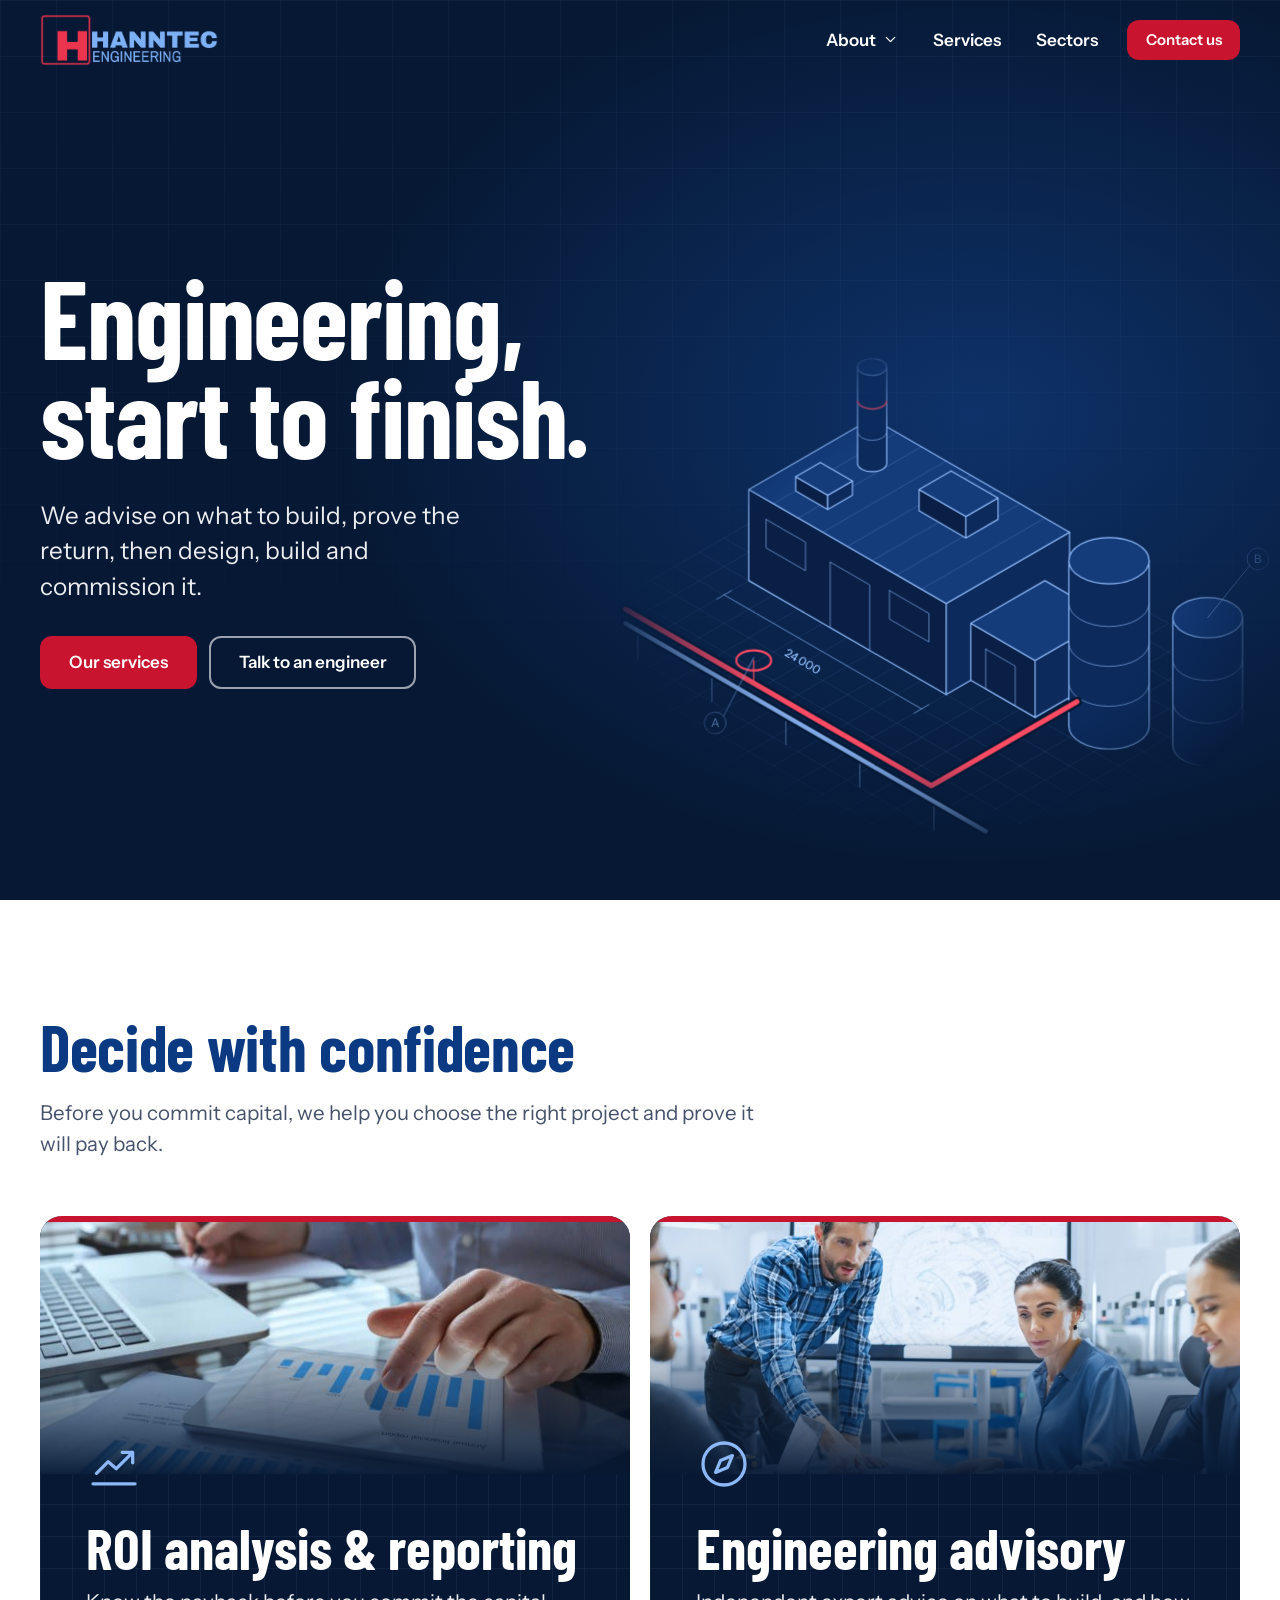
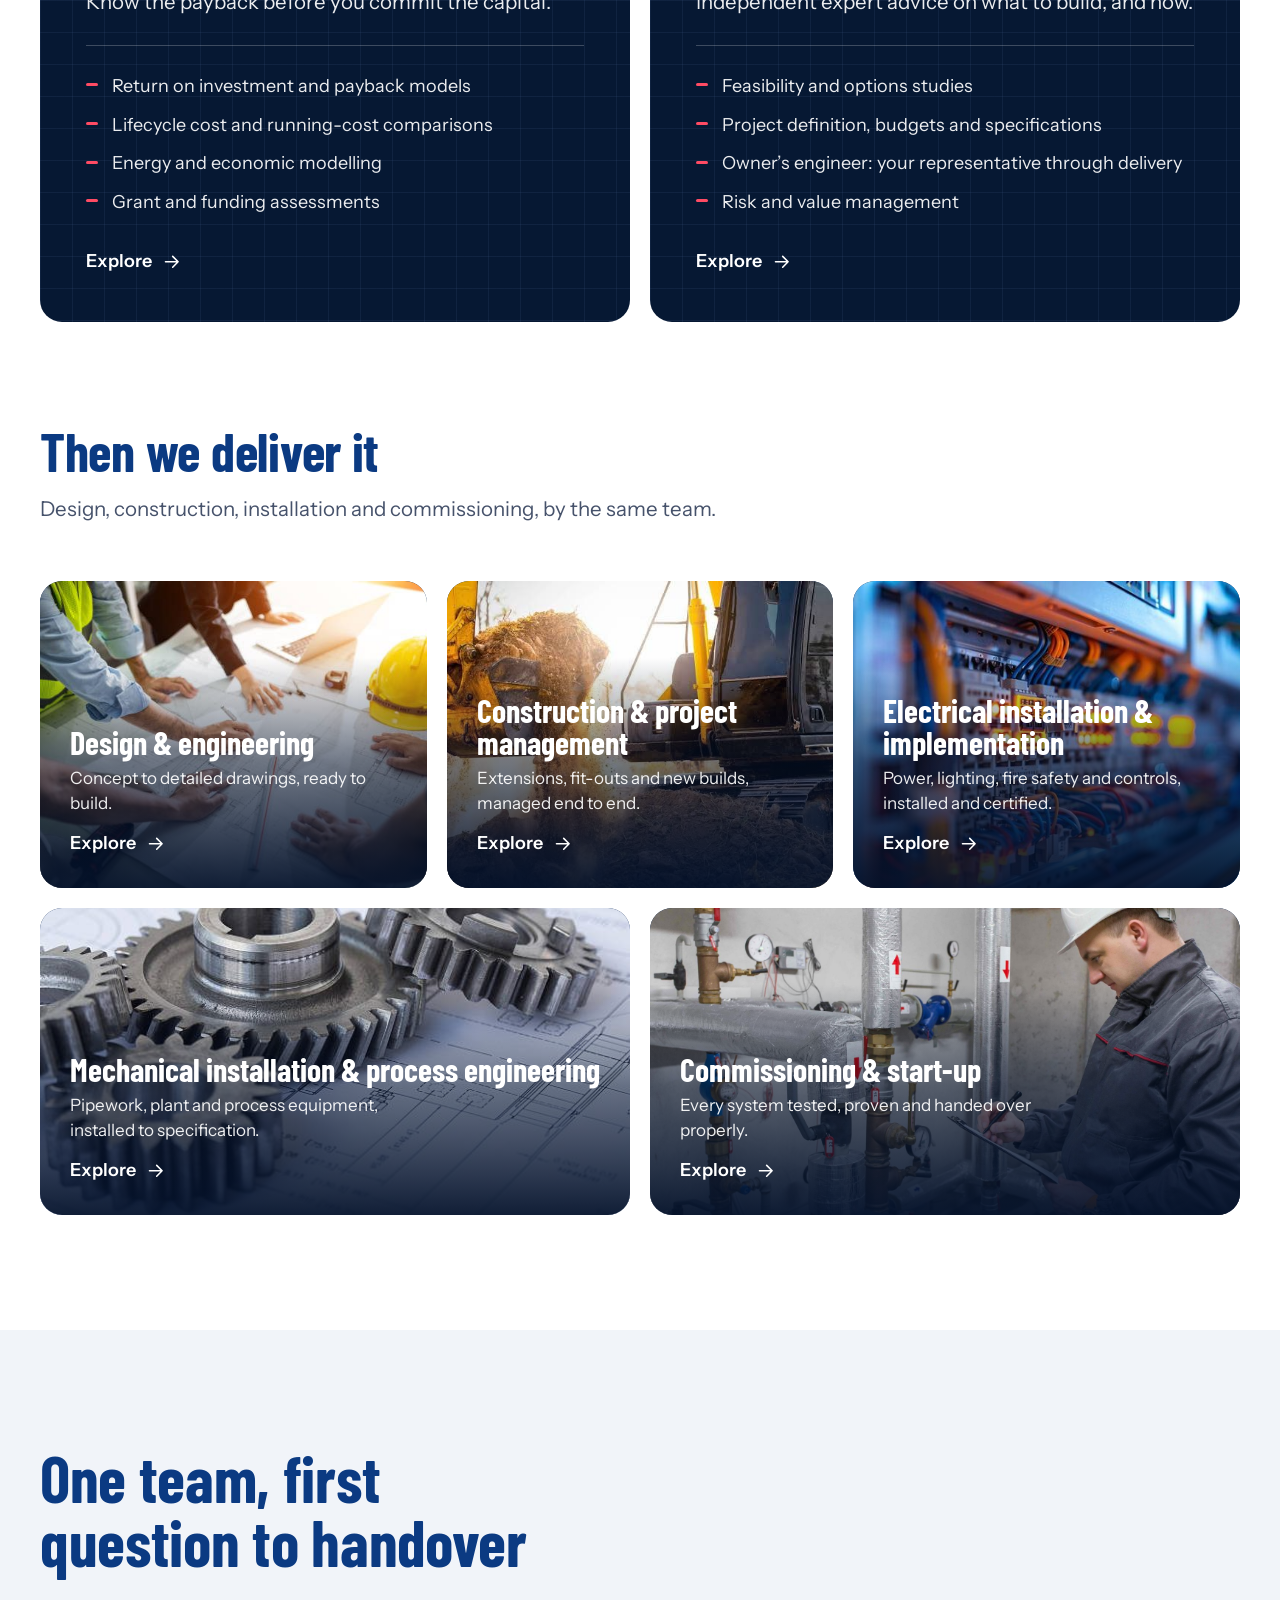
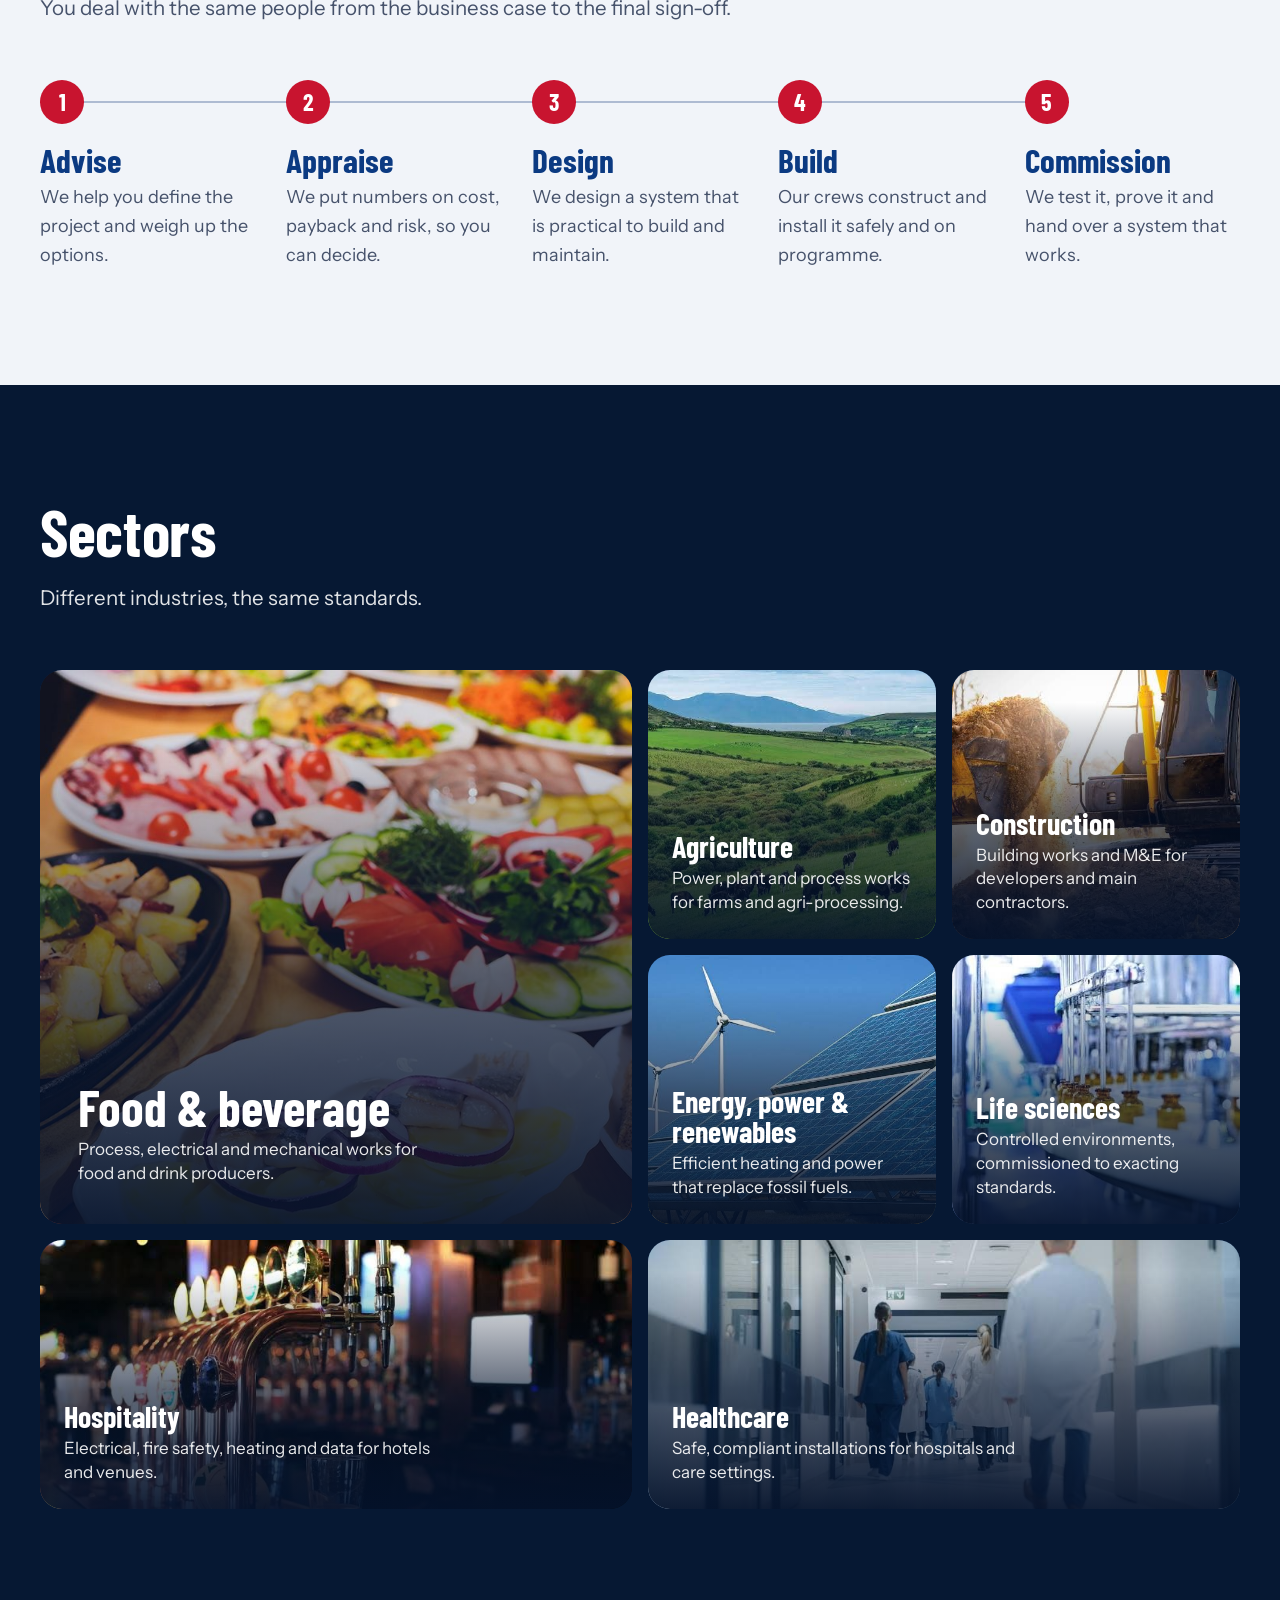
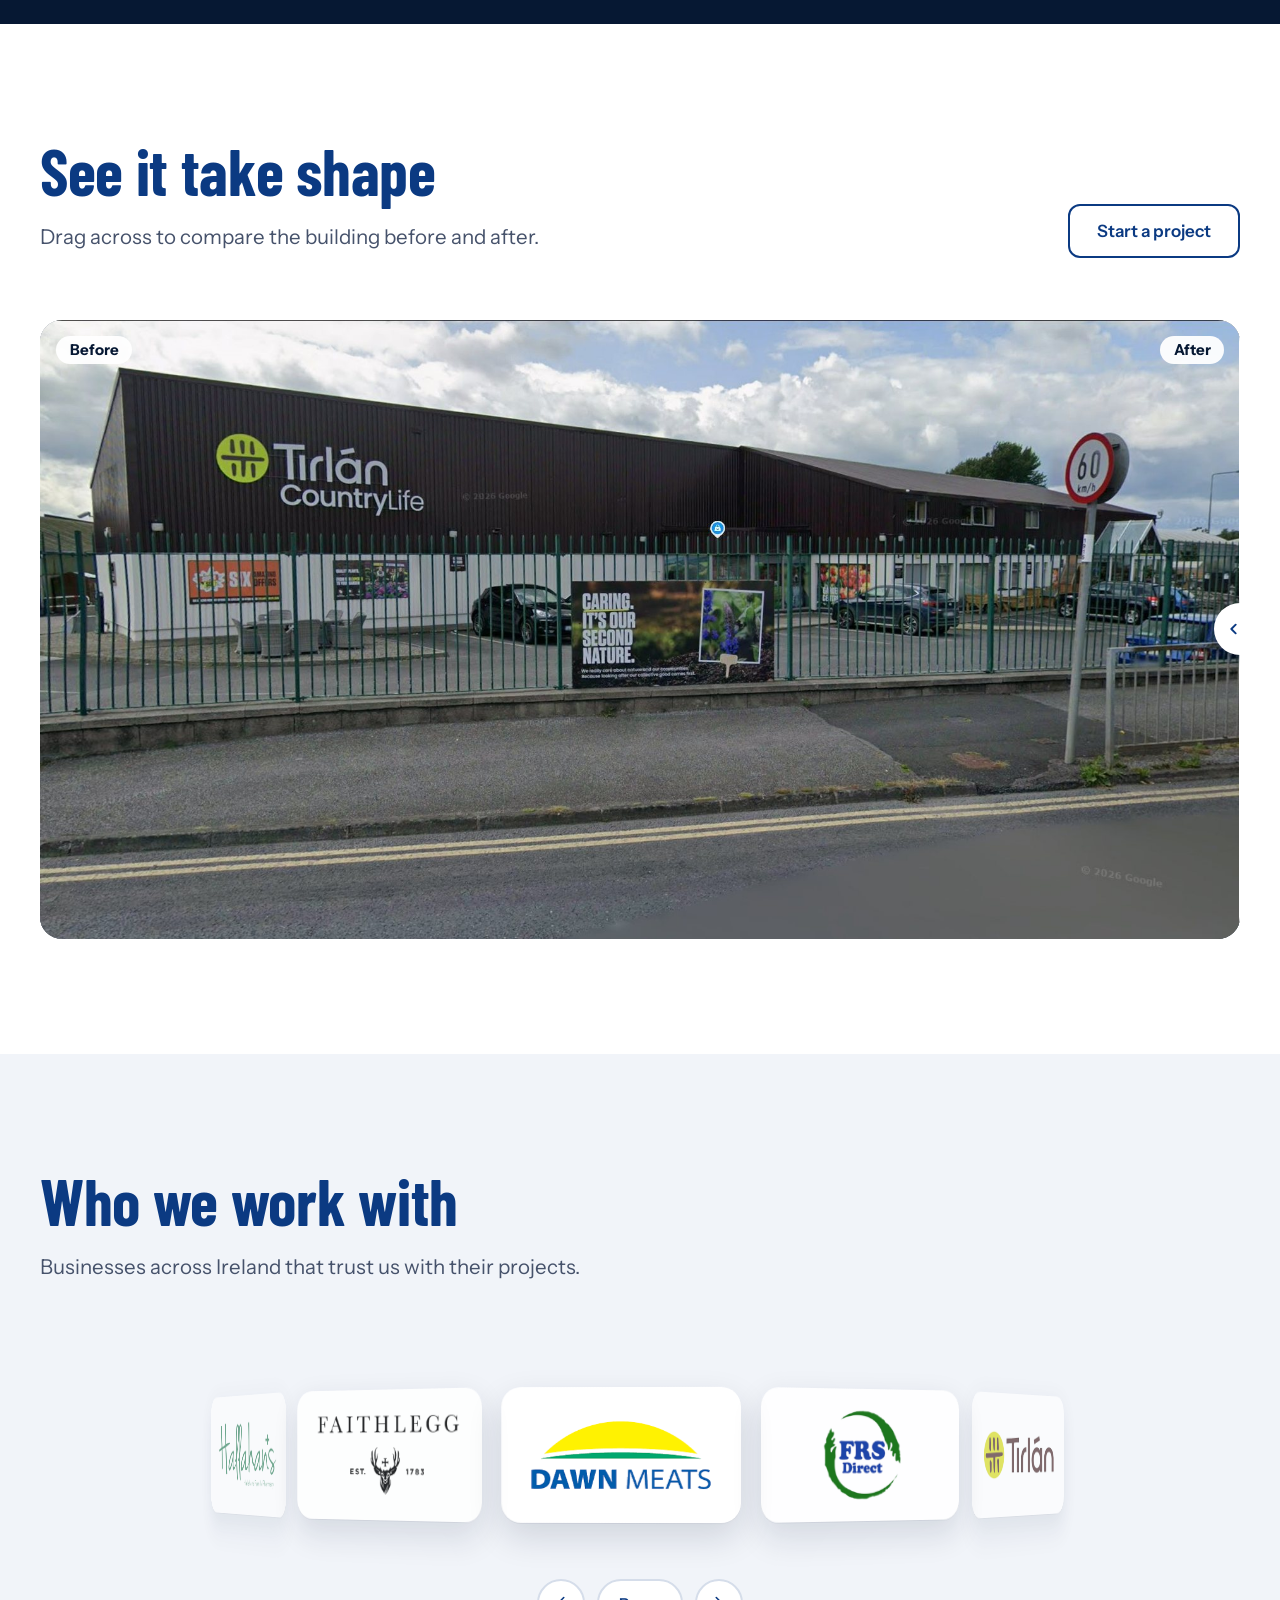
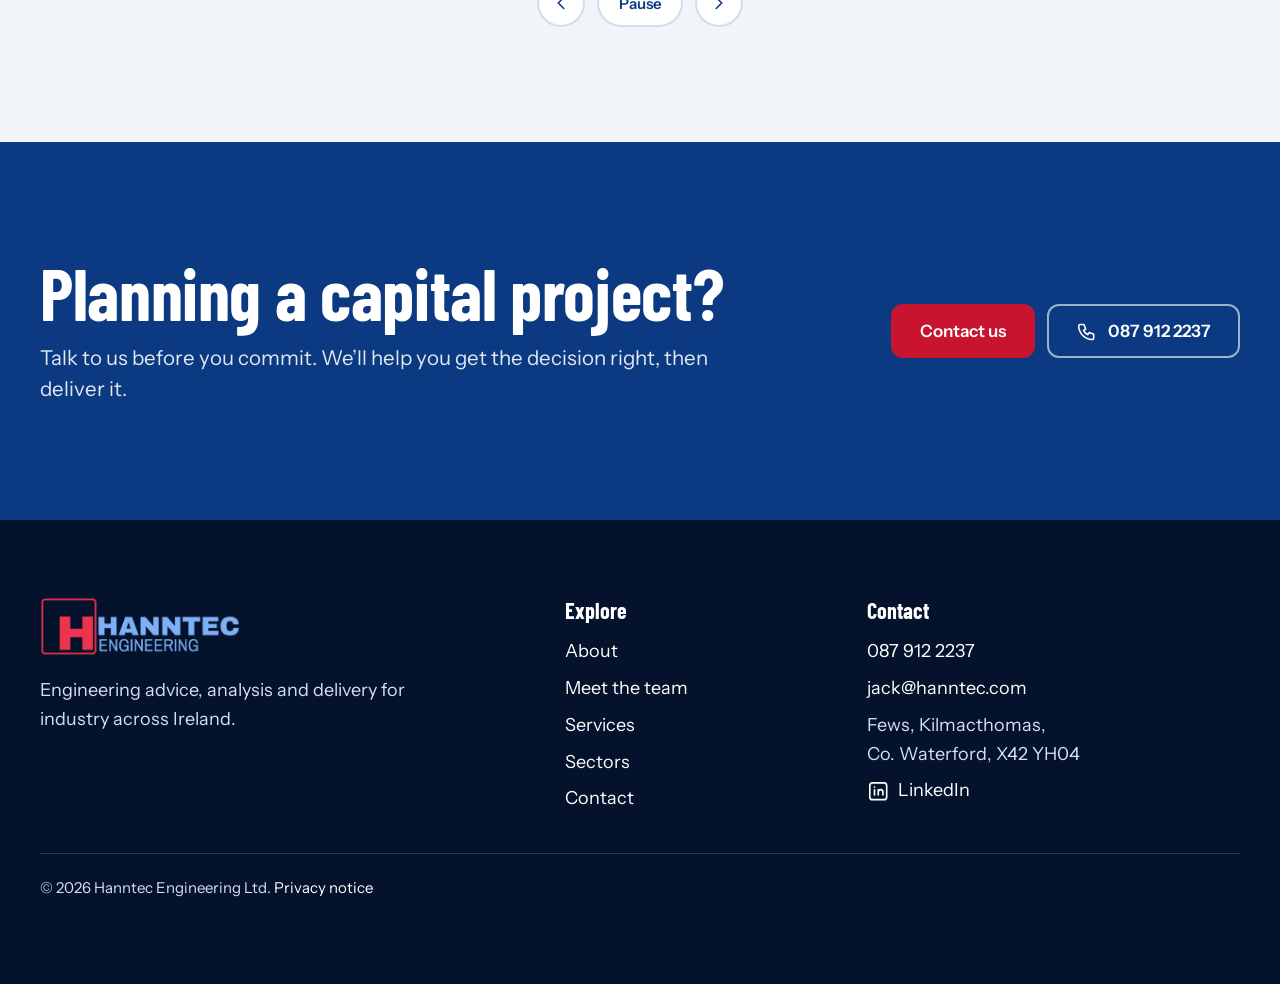
==== commit f48cec94: "Add photos for the two lead services and remove draft notes ROI analysis and Engineering advisory no" ====
--- a/index.html
+++ b/index.html
@@ -70,8 +70,7 @@
       <a class="btn btn--ghost" href="contact.html">Talk to an engineer</a>
     </div>
   </div>
-  <p class="draft hero__note">Placeholder drawing. Add a hero photo as assets/img/hero/hero.jpg or a short looping video as assets/video/hero.mp4 and it replaces the drawing.</p>
-</section>
+  </section>
 
 <section class="section" id="services">
   <div class="wrap">
@@ -81,6 +80,7 @@
     </div>
     <div class="lead-grid">
       <a class="leadcard" href="services.html#roi">
+        <span class="leadcard__media"><img class="cover" src="assets/img/services/roi.jpg" alt="" loading="lazy" onerror="this.parentNode.remove()"></span>
         <svg class="leadcard__icon" viewBox="0 0 24 24" aria-hidden="true" focusable="false" fill="none" stroke="currentColor" stroke-width="1.75" stroke-linecap="round" stroke-linejoin="round"><path d="M3 20.5h18M4.5 16l5-5 3.5 3L20 7M15.5 7H20v4.5"/></svg>
         <span class="leadcard__title">ROI analysis &amp; reporting</span>
         <span class="leadcard__text">Know the payback before you commit the capital.</span>
@@ -93,6 +93,7 @@
         <span class="svc__more">Explore <svg class="icon" viewBox="0 0 24 24" aria-hidden="true" focusable="false" fill="none" stroke="currentColor" stroke-width="1.75" stroke-linecap="round" stroke-linejoin="round"><path d="M5 12h14M13 6l6 6-6 6"/></svg></span>
       </a>
       <a class="leadcard" href="services.html#advisory">
+        <span class="leadcard__media"><img class="cover" src="assets/img/services/advisory.jpg" alt="" loading="lazy" onerror="this.parentNode.remove()"></span>
         <svg class="leadcard__icon" viewBox="0 0 24 24" aria-hidden="true" focusable="false" fill="none" stroke="currentColor" stroke-width="1.75" stroke-linecap="round" stroke-linejoin="round"><circle cx="12" cy="12" r="9"/><path d="m15.6 8.4-2.1 5.1-5.1 2.1 2.1-5.1z"/></svg>
         <span class="leadcard__title">Engineering advisory</span>
         <span class="leadcard__text">Independent expert advice on what to build, and how.</span>
@@ -269,8 +270,7 @@
       <h2 class="h-display">See it take shape</h2>
       <p class="lead">Drag across to compare the building before and after.</p>
       <a class="btn btn--outline" href="contact.html">Start a project</a>
-      <p class="draft">Before and after photos: assets/img/hero/before.jpg and after.jpg (same framing). Check Tirl&aacute;n has agreed to the photos being used, and that you hold the rights to the street-view image.</p>
-    </div>
+      </div>
     <div class="compare" data-reveal>
       <div class="compare__layer compare__after"></div>
       <div class="compare__layer compare__before"></div>
@@ -355,10 +355,8 @@
   </div>
   <div class="wrap footer-base">
     <p>&copy; <span data-year>2026</span> Hanntec Engineering Ltd. <a href="privacy.html">Privacy notice</a></p>
-    <p class="draft draft--field">Add before launch: company number (a public listing shows 592547, so check it on the CRO)</p>
   </div>
 </footer>
-<button type="button" class="draft-toggle" aria-pressed="true">Draft notes: on</button>
 <script src="assets/js/site.js" defer></script>
 </body>
 </html>
--- a/assets/css/styles.css
+++ b/assets/css/styles.css
@@ -291,7 +291,12 @@
     linear-gradient(90deg, rgba(141, 184, 247, .07) 1px, transparent 1px);
   background-size: auto, 32px 32px, 32px 32px;
 }
-.leadcard::before { content: ""; position: absolute; left: 0; top: 0; width: 100%; height: 6px; background: var(--red); }
+.leadcard { --pad: clamp(28px, 3.6vw, 52px); }
+.leadcard::before { content: ""; position: absolute; left: 0; top: 0; z-index: 2; width: 100%; height: 6px; background: var(--red); }
+/* photo across the top of each lead card, fading into the navy */
+.leadcard__media { position: relative; display: block; align-self: stretch; margin: calc(var(--pad) * -1) calc(var(--pad) * -1) 26px; aspect-ratio: 16 / 7; overflow: hidden; }
+.leadcard__media::after { content: ""; position: absolute; inset: 0; z-index: 2; background: linear-gradient(to bottom, rgba(6, 24, 51, 0) 45%, rgba(6, 24, 51, .95) 100%); }
+.leadcard__media + .leadcard__icon { position: relative; z-index: 3; margin-top: -64px; }
 .leadcard__icon { width: 56px; height: 56px; margin-bottom: 28px; color: var(--sky); stroke-width: 1.4; }
 .leadcard__title { font: 700 clamp(2.5rem, 4.4vw, 3.75rem)/.98 var(--font-display); text-wrap: balance; }
 .leadcard__text { margin-top: 12px; font-size: clamp(1.1875rem, 1.6vw, 1.375rem); line-height: 1.45; color: rgba(255, 255, 255, .92); }
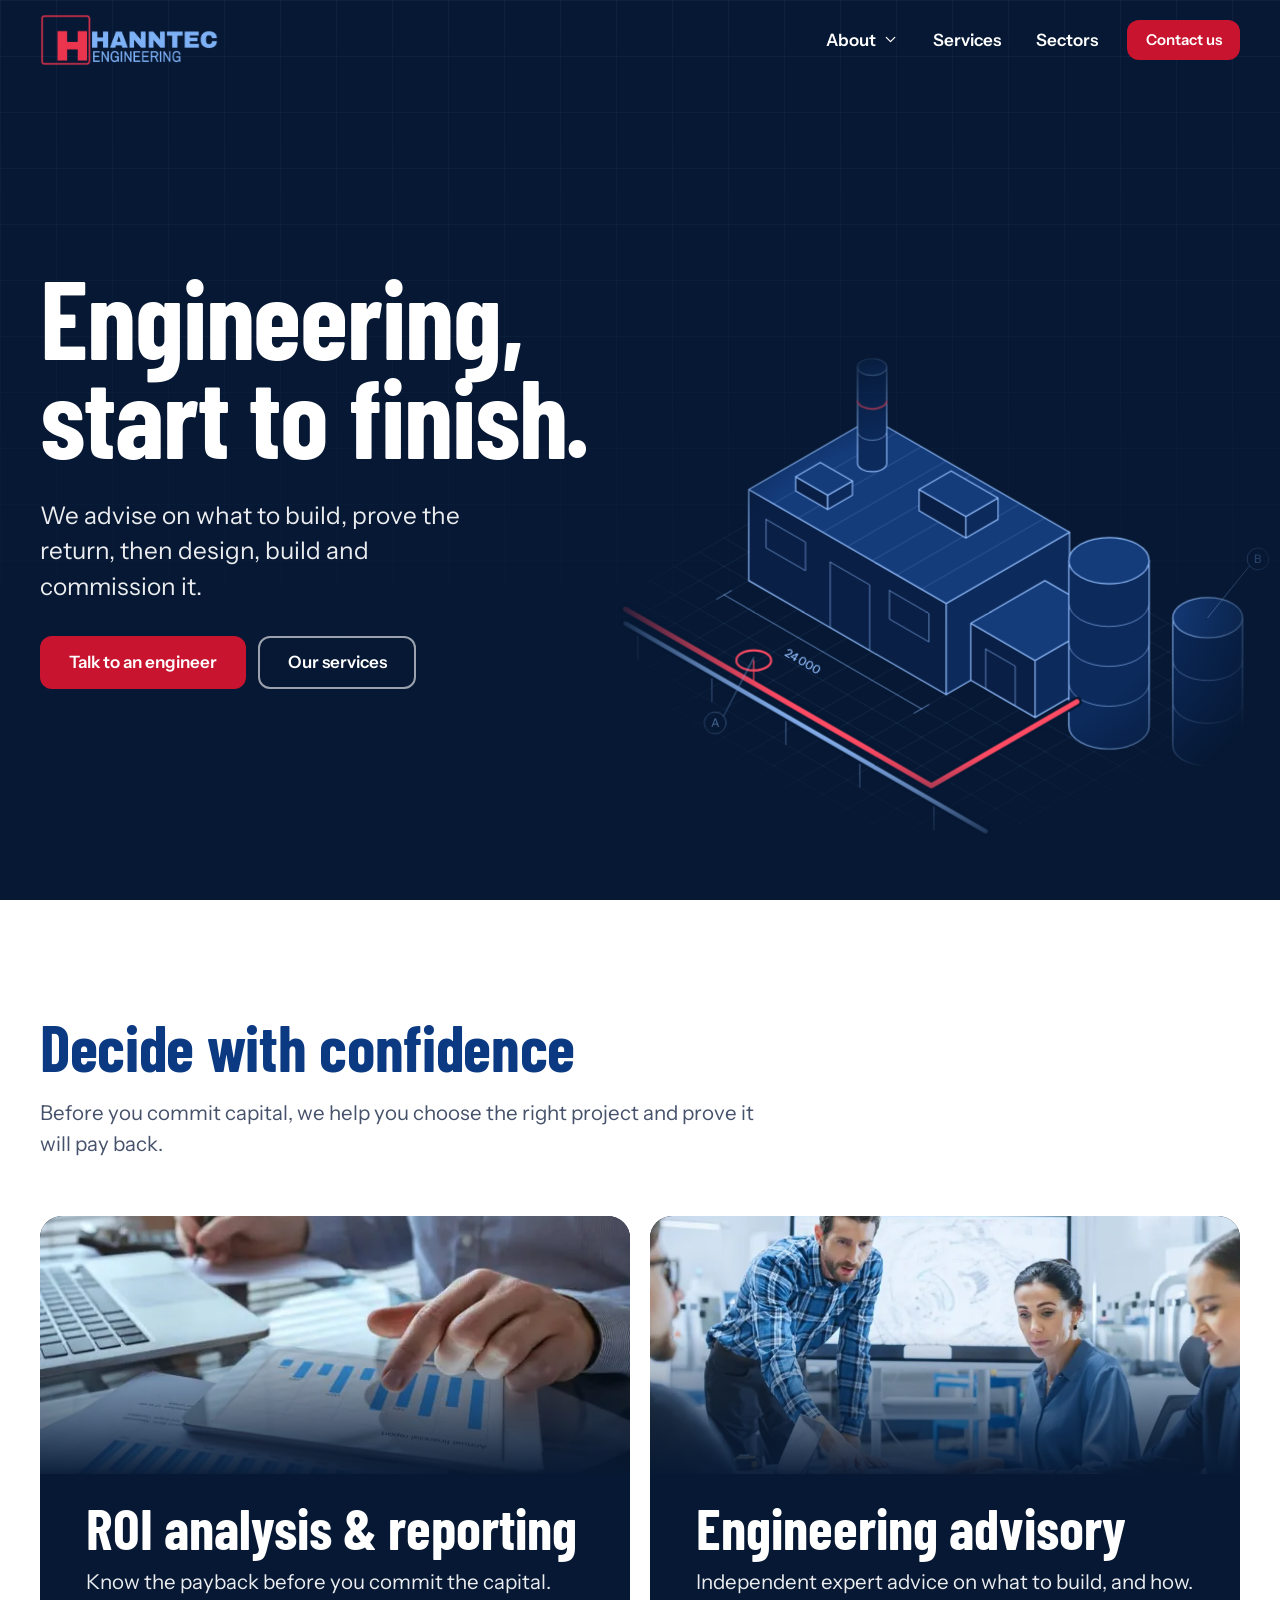
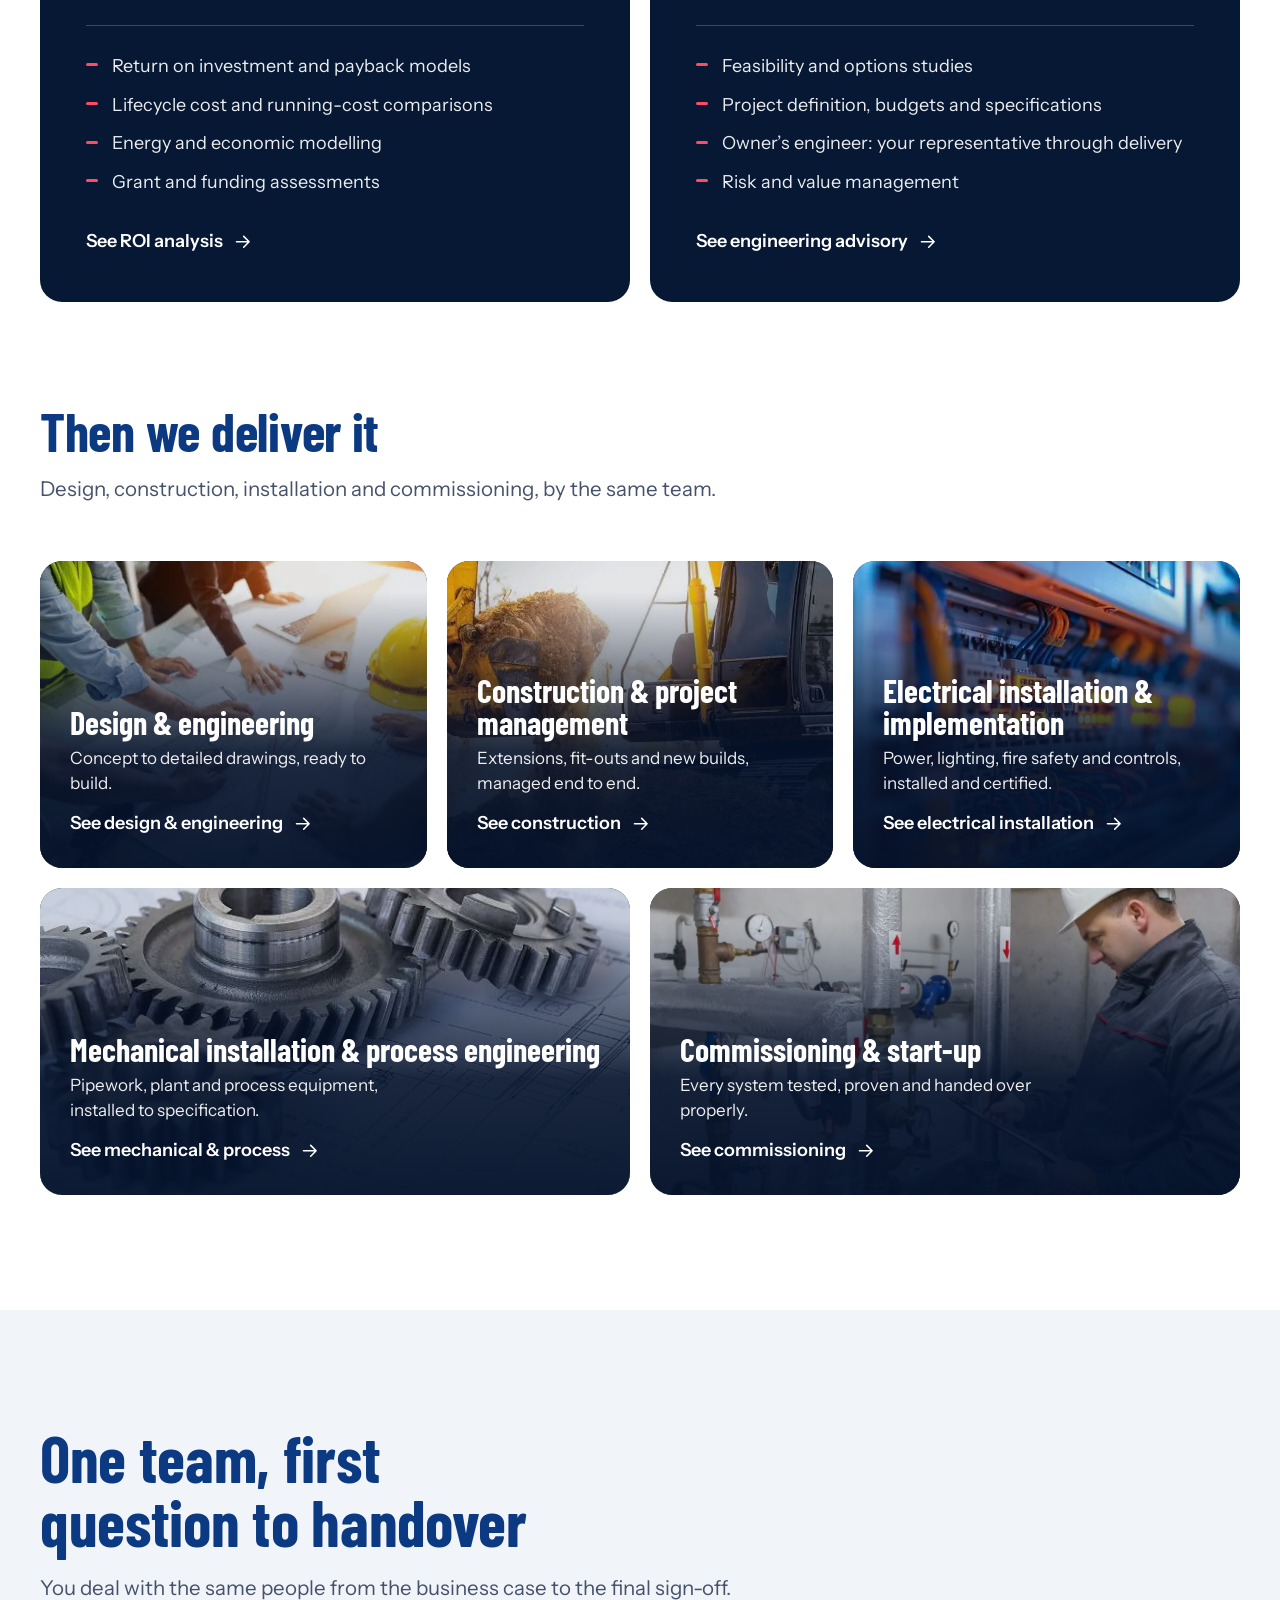
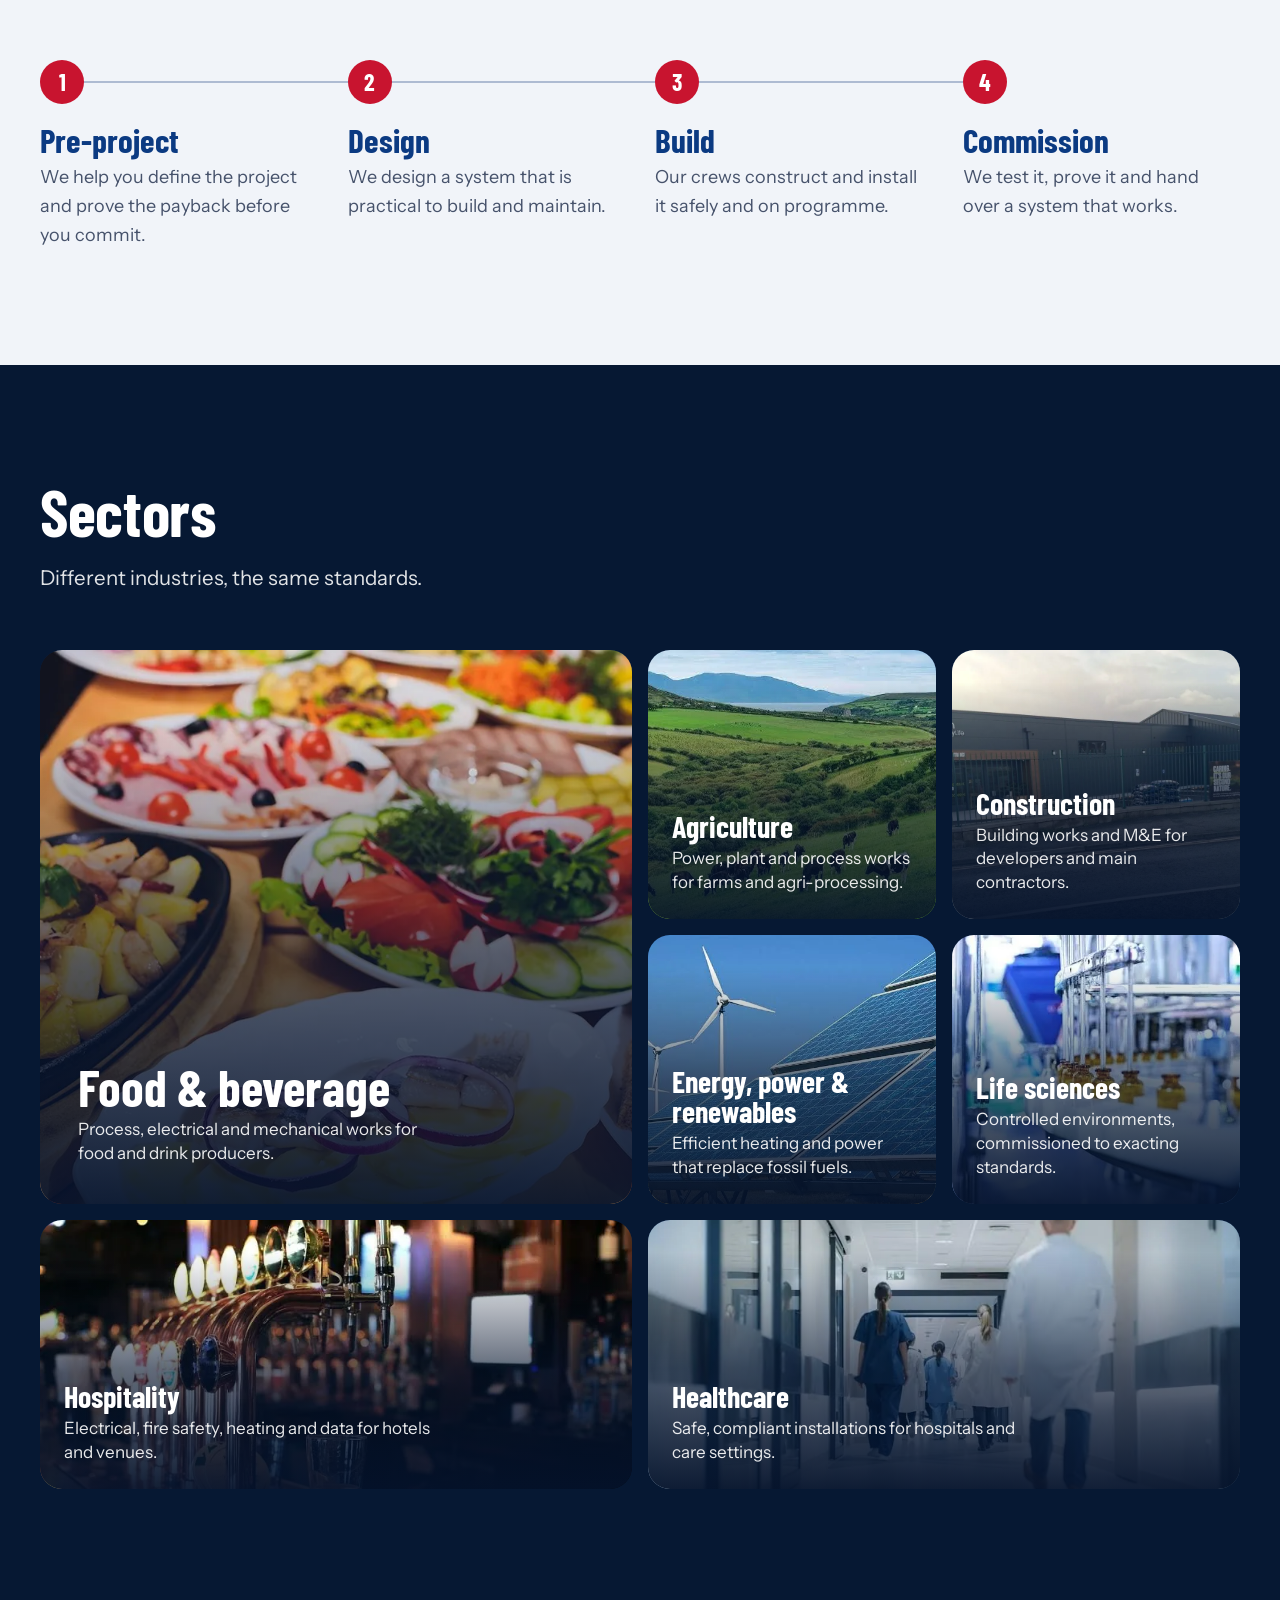
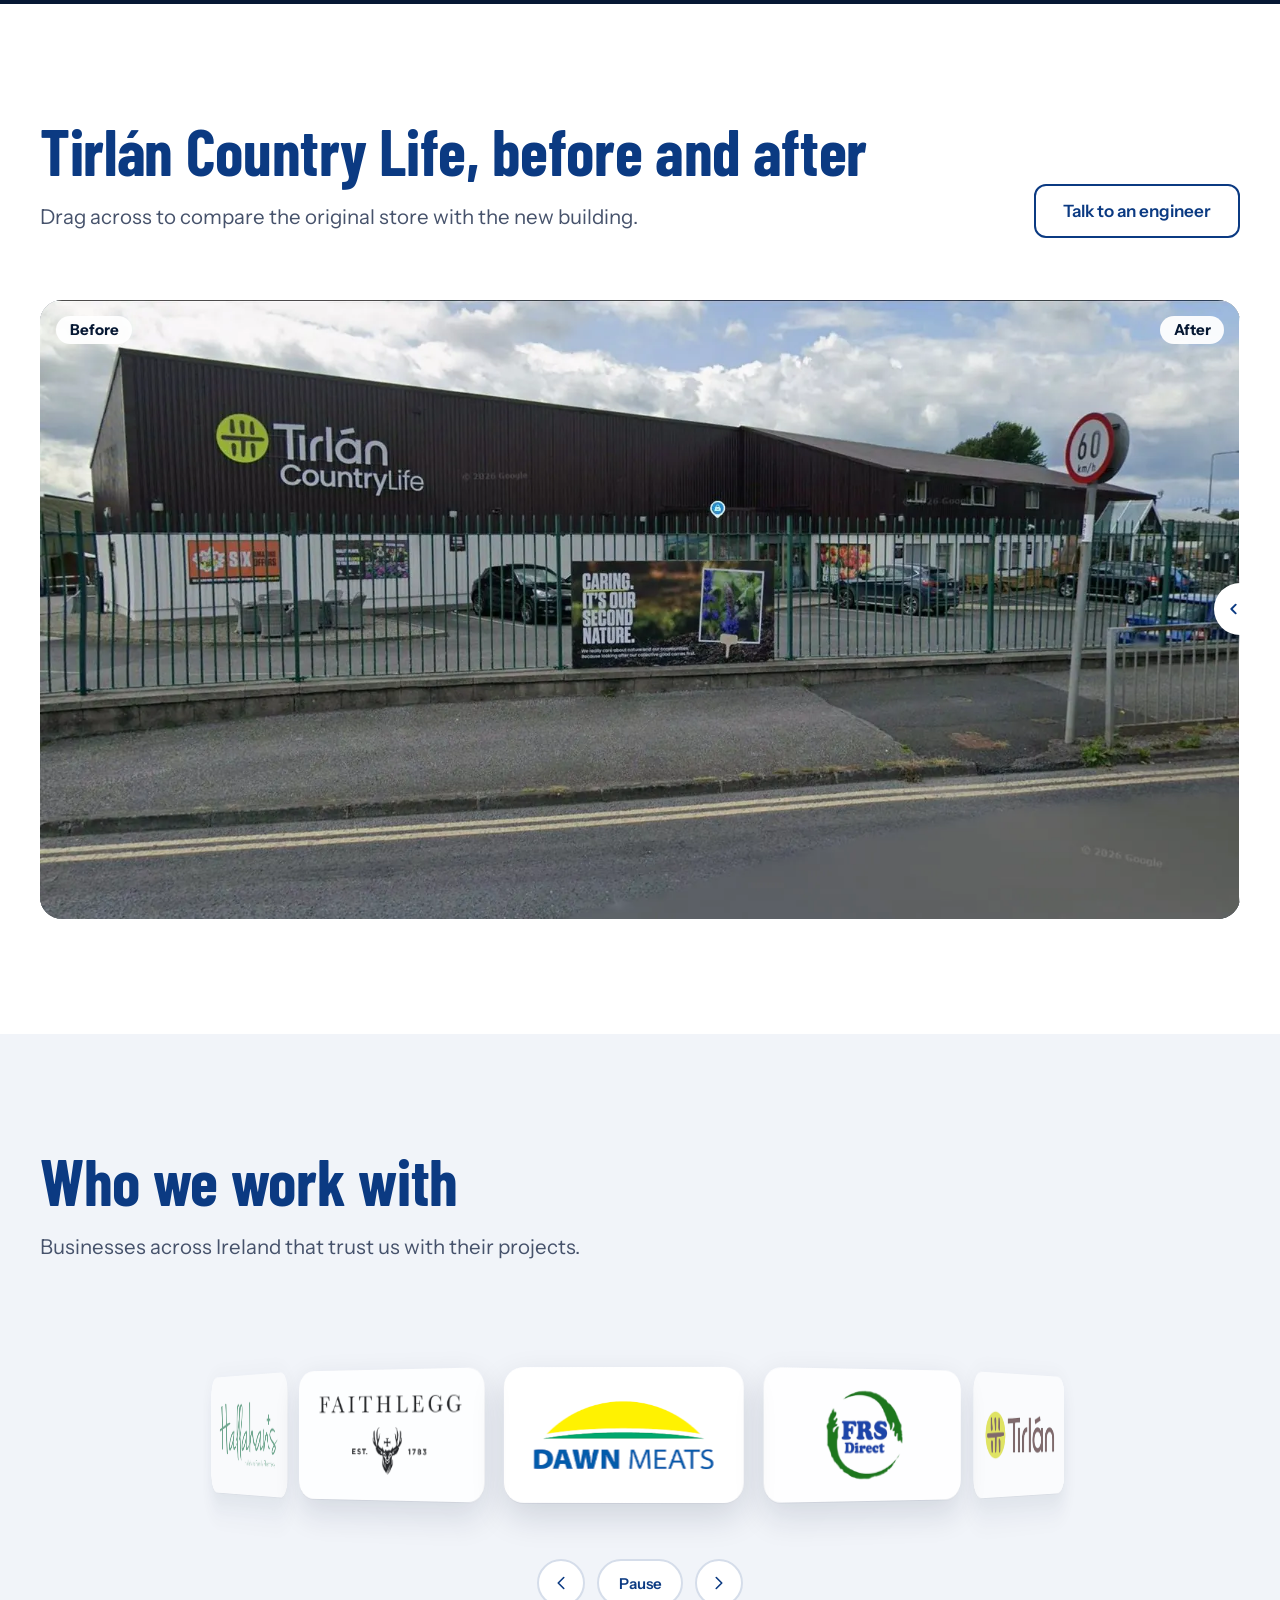
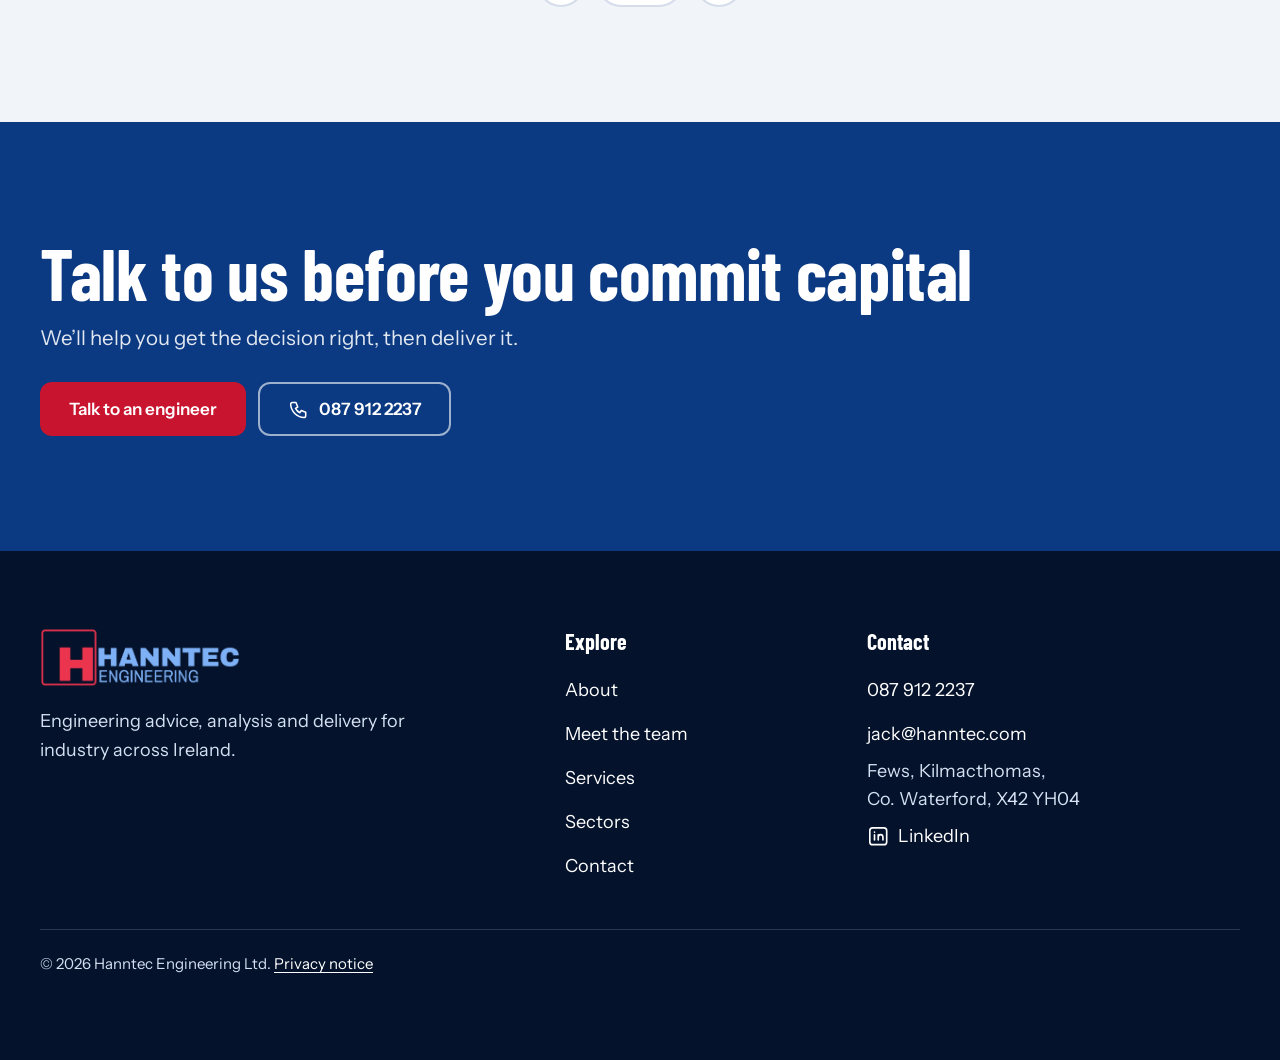
==== commit 1117c0cf: "Fix audit findings: accessibility, wording, clean-up and performance From a Playwright, axe, Impecca" ====
--- a/index.html
+++ b/index.html
@@ -9,6 +9,12 @@
 <meta property="og:title" content="Hanntec Engineering | Engineering advisory, ROI analysis and project delivery, Waterford">
 <meta property="og:description" content="Hanntec Engineering advises on capital projects, proves the return on investment, then designs, builds and commissions them for industry across Ireland. Based in Kilmacthomas, Co. Waterford.">
 <meta property="og:type" content="website">
+<meta property="og:url" content="https://www.hanntec.com/">
+<meta property="og:image" content="https://www.hanntec.com/assets/img/share.jpg">
+<meta property="og:image:width" content="1200">
+<meta property="og:image:height" content="630">
+<meta name="twitter:card" content="summary_large_image">
+<link rel="canonical" href="https://www.hanntec.com/">
 <link rel="icon" type="image/png" href="assets/img/favicon.png">
 <link rel="stylesheet" href="assets/css/styles.css">
 <script type="application/ld+json">{"@context":"https://schema.org","@type":"LocalBusiness","name":"Hanntec Engineering Ltd","url":"https://www.hanntec.com/","telephone":"+353 87 912 2237","email":"jack@hanntec.com","areaServed":"Ireland","address":{"@type":"PostalAddress","streetAddress":"Fews","addressLocality":"Kilmacthomas","addressRegion":"Co. Waterford","postalCode":"X42 YH04","addressCountry":"IE"}}</script>
@@ -36,10 +42,6 @@
 </header>
 <main id="main">
 <section class="hero" data-hero>
-  <div class="hero__media" aria-hidden="true">
-    <video autoplay muted loop playsinline preload="metadata"><source src="assets/video/hero.mp4" type="video/mp4" onerror="this.parentNode.remove()"></video>
-    <img src="assets/img/hero/hero.jpg" alt="" onerror="this.remove()">
-  </div>
   <div class="hero__art"><svg class="iso is-animating" viewBox="-293.0 -191.1 824.9 620.3" aria-hidden="true" focusable="false">
 <path class="grid" d="M29.4 -51.0L-382.8 187.0M58.9 -34.0L-353.3 204.0M88.3 -17.0L-323.9 221.0M117.8 0.0L-294.4 238.0M147.2 17.0L-265.0 255.0M176.7 34.0L-235.6 272.0M206.1 51.0L-206.1 289.0M235.6 68.0L-176.7 306.0M265.0 85.0L-147.2 323.0M294.4 102.0L-117.8 340.0M323.9 119.0L-88.3 357.0M353.3 136.0L-58.9 374.0M382.8 153.0L-29.4 391.0M412.2 170.0L0.0 408.0M441.7 187.0L29.4 425.0M471.1 204.0L58.9 442.0M500.6 221.0L88.3 459.0M530.0 238.0L117.8 476.0M559.5 255.0L147.2 493.0M588.9 272.0L176.7 510.0M618.3 289.0L206.1 527.0M647.8 306.0L235.6 544.0M29.4 -51.0L647.8 306.0M0.0 -34.0L618.3 323.0M-29.4 -17.0L588.9 340.0M-58.9 0.0L559.5 357.0M-88.3 17.0L530.0 374.0M-117.8 34.0L500.6 391.0M-147.2 51.0L471.1 408.0M-176.7 68.0L441.7 425.0M-206.1 85.0L412.2 442.0M-235.6 102.0L382.8 459.0M-265.0 119.0L353.3 476.0M-294.4 136.0L323.9 493.0M-323.9 153.0L294.4 510.0M-353.3 170.0L265.0 527.0M-382.8 187.0L235.6 544.0" fill="none"/>
 <g class="obj" style="--i:0"><polygon class="shape" pathLength="1" fill="#091F46" points="-117.8,-6.8 117.8,129.2 117.8,238.0 -117.8,102.0"/><polygon class="shape" pathLength="1" fill="#0C2A5C" points="265.0,44.2 117.8,129.2 117.8,238.0 265.0,153.0"/><polygon class="shape" pathLength="1" fill="#143B7A" points="29.4,-91.8 265.0,44.2 117.8,129.2 -117.8,-6.8"/><polygon class="shape thin" pathLength="1" fill="none" points="-20.6,79.9 26.5,107.1 26.5,185.3 -20.6,158.1"/><polygon class="shape thin" pathLength="1" fill="none" points="-97.2,28.9 -50.1,56.1 -50.1,90.1 -97.2,62.9"/><polygon class="shape thin" pathLength="1" fill="none" points="50.1,113.9 97.2,141.1 97.2,175.1 50.1,147.9"/><path class="shape thin" pathLength="1" fill="none" d="M58.9 -74.8L-88.3 10.2" style="opacity:.35"/><path class="shape thin" pathLength="1" fill="none" d="M88.3 -57.8L-58.9 27.2" style="opacity:.35"/><path class="shape thin" pathLength="1" fill="none" d="M117.8 -40.8L-29.4 44.2" style="opacity:.35"/><path class="shape thin" pathLength="1" fill="none" d="M147.2 -23.8L0.0 61.2" style="opacity:.35"/><path class="shape thin" pathLength="1" fill="none" d="M176.7 -6.8L29.4 78.2" style="opacity:.35"/><path class="shape thin" pathLength="1" fill="none" d="M206.1 10.2L58.9 95.2" style="opacity:.35"/><path class="shape thin" pathLength="1" fill="none" d="M235.6 27.2L88.3 112.2" style="opacity:.35"/></g>
@@ -66,8 +68,8 @@
     <h1 class="hero__title">Engineering, start to finish.</h1>
     <p class="hero__lead">We advise on what to build, prove the return, then design, build and commission it.</p>
     <div class="actions">
-      <a class="btn btn--red" href="services.html">Our services</a>
-      <a class="btn btn--ghost" href="contact.html">Talk to an engineer</a>
+      <a class="btn btn--red" href="contact.html">Talk to an engineer</a>
+      <a class="btn btn--ghost" href="services.html">Our services</a>
     </div>
   </div>
   </section>
@@ -80,8 +82,7 @@
     </div>
     <div class="lead-grid">
       <a class="leadcard" href="services.html#roi">
-        <span class="leadcard__media"><img class="cover" src="assets/img/services/roi.jpg" alt="" loading="lazy" onerror="this.parentNode.remove()"></span>
-        <svg class="leadcard__icon" viewBox="0 0 24 24" aria-hidden="true" focusable="false" fill="none" stroke="currentColor" stroke-width="1.75" stroke-linecap="round" stroke-linejoin="round"><path d="M3 20.5h18M4.5 16l5-5 3.5 3L20 7M15.5 7H20v4.5"/></svg>
+        <span class="leadcard__media"><picture><source srcset="assets/img/services/roi.webp" type="image/webp"><img class="cover" src="assets/img/services/roi.jpg" alt="" loading="lazy" onerror="this.closest('.leadcard__media').remove()"></picture></span>
         <span class="leadcard__title">ROI analysis &amp; reporting</span>
         <span class="leadcard__text">Know the payback before you commit the capital.</span>
         <span class="leadcard__points">
@@ -90,11 +91,10 @@
           <span>Energy and economic modelling</span>
           <span>Grant and funding assessments</span>
         </span>
-        <span class="svc__more">Explore <svg class="icon" viewBox="0 0 24 24" aria-hidden="true" focusable="false" fill="none" stroke="currentColor" stroke-width="1.75" stroke-linecap="round" stroke-linejoin="round"><path d="M5 12h14M13 6l6 6-6 6"/></svg></span>
+        <span class="svc__more">See ROI analysis <svg class="icon" viewBox="0 0 24 24" aria-hidden="true" focusable="false" fill="none" stroke="currentColor" stroke-width="1.75" stroke-linecap="round" stroke-linejoin="round"><path d="M5 12h14M13 6l6 6-6 6"/></svg></span>
       </a>
       <a class="leadcard" href="services.html#advisory">
-        <span class="leadcard__media"><img class="cover" src="assets/img/services/advisory.jpg" alt="" loading="lazy" onerror="this.parentNode.remove()"></span>
-        <svg class="leadcard__icon" viewBox="0 0 24 24" aria-hidden="true" focusable="false" fill="none" stroke="currentColor" stroke-width="1.75" stroke-linecap="round" stroke-linejoin="round"><circle cx="12" cy="12" r="9"/><path d="m15.6 8.4-2.1 5.1-5.1 2.1 2.1-5.1z"/></svg>
+        <span class="leadcard__media"><picture><source srcset="assets/img/services/advisory.webp" type="image/webp"><img class="cover" src="assets/img/services/advisory.jpg" alt="" loading="lazy" onerror="this.closest('.leadcard__media').remove()"></picture></span>
         <span class="leadcard__title">Engineering advisory</span>
         <span class="leadcard__text">Independent expert advice on what to build, and how.</span>
         <span class="leadcard__points">
@@ -103,7 +103,7 @@
           <span>Owner’s engineer: your representative through delivery</span>
           <span>Risk and value management</span>
         </span>
-        <span class="svc__more">Explore <svg class="icon" viewBox="0 0 24 24" aria-hidden="true" focusable="false" fill="none" stroke="currentColor" stroke-width="1.75" stroke-linecap="round" stroke-linejoin="round"><path d="M5 12h14M13 6l6 6-6 6"/></svg></span>
+        <span class="svc__more">See engineering advisory <svg class="icon" viewBox="0 0 24 24" aria-hidden="true" focusable="false" fill="none" stroke="currentColor" stroke-width="1.75" stroke-linecap="round" stroke-linejoin="round"><path d="M5 12h14M13 6l6 6-6 6"/></svg></span>
       </a>
     </div>
 
@@ -113,48 +113,43 @@
     </div>
     <div class="svc-grid svc-grid--five">
       <a class="svc svc--sm" href="services.html#design">
-        <svg class="svc__icon" viewBox="0 0 24 24" aria-hidden="true" focusable="false" fill="none" stroke="currentColor" stroke-width="1.75" stroke-linecap="round" stroke-linejoin="round"><circle cx="12" cy="4.6" r="1.6"/><path d="M12 6.2 6 20M12 6.2 18 20M8.6 14h6.8"/></svg>
-        <img class="cover" src="assets/img/services/design.jpg" alt="" loading="lazy" onerror="this.remove()">
+        <picture><source srcset="assets/img/services/design.webp" type="image/webp"><img class="cover" src="assets/img/services/design.jpg" alt="" loading="lazy" onerror="this.parentNode.remove()"></picture>
         <span class="svc__body">
           <span class="svc__title">Design &amp; engineering</span>
           <span class="svc__text">Concept to detailed drawings, ready to build.</span>
-          <span class="svc__more">Explore <svg class="icon" viewBox="0 0 24 24" aria-hidden="true" focusable="false" fill="none" stroke="currentColor" stroke-width="1.75" stroke-linecap="round" stroke-linejoin="round"><path d="M5 12h14M13 6l6 6-6 6"/></svg></span>
+          <span class="svc__more">See design &amp; engineering <svg class="icon" viewBox="0 0 24 24" aria-hidden="true" focusable="false" fill="none" stroke="currentColor" stroke-width="1.75" stroke-linecap="round" stroke-linejoin="round"><path d="M5 12h14M13 6l6 6-6 6"/></svg></span>
         </span>
       </a>
       <a class="svc svc--sm" href="services.html#construction">
-        <svg class="svc__icon" viewBox="0 0 24 24" aria-hidden="true" focusable="false" fill="none" stroke="currentColor" stroke-width="1.75" stroke-linecap="round" stroke-linejoin="round"><path d="M4.5 16a7.5 7.5 0 0 1 15 0M3 16h18v3H3zM12 8.5V16"/></svg>
-        <img class="cover" src="assets/img/services/construction.jpg" alt="" loading="lazy" onerror="this.remove()">
+        <picture><source srcset="assets/img/services/construction.webp" type="image/webp"><img class="cover" src="assets/img/services/construction.jpg" alt="" loading="lazy" onerror="this.parentNode.remove()"></picture>
         <span class="svc__body">
           <span class="svc__title">Construction &amp; project management</span>
           <span class="svc__text">Extensions, fit-outs and new builds, managed end to end.</span>
-          <span class="svc__more">Explore <svg class="icon" viewBox="0 0 24 24" aria-hidden="true" focusable="false" fill="none" stroke="currentColor" stroke-width="1.75" stroke-linecap="round" stroke-linejoin="round"><path d="M5 12h14M13 6l6 6-6 6"/></svg></span>
+          <span class="svc__more">See construction <svg class="icon" viewBox="0 0 24 24" aria-hidden="true" focusable="false" fill="none" stroke="currentColor" stroke-width="1.75" stroke-linecap="round" stroke-linejoin="round"><path d="M5 12h14M13 6l6 6-6 6"/></svg></span>
         </span>
       </a>
       <a class="svc svc--sm" href="services.html#electrical">
-        <svg class="svc__icon" viewBox="0 0 24 24" aria-hidden="true" focusable="false" fill="none" stroke="currentColor" stroke-width="1.75" stroke-linecap="round" stroke-linejoin="round"><path d="M13 2 4 14h6l-1 8 9-12h-6z"/></svg>
-        <img class="cover" src="assets/img/services/electrical.jpg" alt="" loading="lazy" onerror="this.remove()">
+        <picture><source srcset="assets/img/services/electrical.webp" type="image/webp"><img class="cover" src="assets/img/services/electrical.jpg" alt="" loading="lazy" onerror="this.parentNode.remove()"></picture>
         <span class="svc__body">
           <span class="svc__title">Electrical installation &amp; implementation</span>
           <span class="svc__text">Power, lighting, fire safety and controls, installed and certified.</span>
-          <span class="svc__more">Explore <svg class="icon" viewBox="0 0 24 24" aria-hidden="true" focusable="false" fill="none" stroke="currentColor" stroke-width="1.75" stroke-linecap="round" stroke-linejoin="round"><path d="M5 12h14M13 6l6 6-6 6"/></svg></span>
+          <span class="svc__more">See electrical installation <svg class="icon" viewBox="0 0 24 24" aria-hidden="true" focusable="false" fill="none" stroke="currentColor" stroke-width="1.75" stroke-linecap="round" stroke-linejoin="round"><path d="M5 12h14M13 6l6 6-6 6"/></svg></span>
         </span>
       </a>
       <a class="svc svc--sm" href="services.html#mechanical">
-        <svg class="svc__icon" viewBox="0 0 24 24" aria-hidden="true" focusable="false" fill="none" stroke="currentColor" stroke-width="1.75" stroke-linecap="round" stroke-linejoin="round"><circle cx="12" cy="12" r="6.2"/><circle cx="12" cy="12" r="2.4"/><path d="M12 3v2.8M12 18.2V21M3 12h2.8M18.2 12H21M5.6 5.6l2 2M16.4 16.4l2 2M18.4 5.6l-2 2M7.6 16.4l-2 2"/></svg>
-        <img class="cover" src="assets/img/services/mechanical.jpg" alt="" loading="lazy" onerror="this.remove()">
+        <picture><source srcset="assets/img/services/mechanical.webp" type="image/webp"><img class="cover" src="assets/img/services/mechanical.jpg" alt="" loading="lazy" onerror="this.parentNode.remove()"></picture>
         <span class="svc__body">
           <span class="svc__title">Mechanical installation &amp; process engineering</span>
           <span class="svc__text">Pipework, plant and process equipment, installed to specification.</span>
-          <span class="svc__more">Explore <svg class="icon" viewBox="0 0 24 24" aria-hidden="true" focusable="false" fill="none" stroke="currentColor" stroke-width="1.75" stroke-linecap="round" stroke-linejoin="round"><path d="M5 12h14M13 6l6 6-6 6"/></svg></span>
+          <span class="svc__more">See mechanical &amp; process <svg class="icon" viewBox="0 0 24 24" aria-hidden="true" focusable="false" fill="none" stroke="currentColor" stroke-width="1.75" stroke-linecap="round" stroke-linejoin="round"><path d="M5 12h14M13 6l6 6-6 6"/></svg></span>
         </span>
       </a>
       <a class="svc svc--sm" href="services.html#commissioning">
-        <svg class="svc__icon" viewBox="0 0 24 24" aria-hidden="true" focusable="false" fill="none" stroke="currentColor" stroke-width="1.75" stroke-linecap="round" stroke-linejoin="round"><path d="M4 17a8 8 0 0 1 16 0M12 17l4.5-5.5M3 20.5h18"/><circle cx="12" cy="17" r="1.2"/></svg>
-        <img class="cover" src="assets/img/services/commissioning.jpg" alt="" loading="lazy" onerror="this.remove()">
+        <picture><source srcset="assets/img/services/commissioning.webp" type="image/webp"><img class="cover" src="assets/img/services/commissioning.jpg" alt="" loading="lazy" onerror="this.parentNode.remove()"></picture>
         <span class="svc__body">
           <span class="svc__title">Commissioning &amp; start-up</span>
           <span class="svc__text">Every system tested, proven and handed over properly.</span>
-          <span class="svc__more">Explore <svg class="icon" viewBox="0 0 24 24" aria-hidden="true" focusable="false" fill="none" stroke="currentColor" stroke-width="1.75" stroke-linecap="round" stroke-linejoin="round"><path d="M5 12h14M13 6l6 6-6 6"/></svg></span>
+          <span class="svc__more">See commissioning <svg class="icon" viewBox="0 0 24 24" aria-hidden="true" focusable="false" fill="none" stroke="currentColor" stroke-width="1.75" stroke-linecap="round" stroke-linejoin="round"><path d="M5 12h14M13 6l6 6-6 6"/></svg></span>
         </span>
       </a>
     </div>
@@ -167,29 +162,24 @@
       <h2 class="h-display">One team, first question to handover</h2>
       <p class="lead">You deal with the same people from the business case to the final sign-off.</p>
     </div>
-    <ol class="steps">
+    <ol class="steps steps--four">
       <li>
         <span class="steps__n" aria-hidden="true">1</span>
-        <h3>Advise</h3>
-        <p>We help you define the project and weigh up the options.</p>
+        <h3>Pre-project</h3>
+        <p>We help you define the project and prove the payback before you commit.</p>
       </li>
       <li>
         <span class="steps__n" aria-hidden="true">2</span>
-        <h3>Appraise</h3>
-        <p>We put numbers on cost, payback and risk, so you can decide.</p>
-      </li>
-      <li>
-        <span class="steps__n" aria-hidden="true">3</span>
         <h3>Design</h3>
         <p>We design a system that is practical to build and maintain.</p>
       </li>
       <li>
-        <span class="steps__n" aria-hidden="true">4</span>
+        <span class="steps__n" aria-hidden="true">3</span>
         <h3>Build</h3>
         <p>Our crews construct and install it safely and on programme.</p>
       </li>
       <li>
-        <span class="steps__n" aria-hidden="true">5</span>
+        <span class="steps__n" aria-hidden="true">4</span>
         <h3>Commission</h3>
         <p>We test it, prove it and hand over a system that works.</p>
       </li>
@@ -205,56 +195,49 @@
     </div>
     <div class="bento">
       <a class="sec sec--big" href="sectors.html#food-beverage">
-        <svg class="sec__icon" viewBox="0 0 24 24" aria-hidden="true" focusable="false" fill="none" stroke="currentColor" stroke-width="1.75" stroke-linecap="round" stroke-linejoin="round"><path d="M10 3h4M10.5 3v4l-2 3.2V20a1 1 0 0 0 1 1h5a1 1 0 0 0 1-1V10.2l-2-3.2V3M8.5 13h7"/></svg>
-        <img class="cover" src="assets/img/sectors/food-beverage.jpg" alt="" loading="lazy" onerror="this.remove()">
+        <picture><source srcset="assets/img/sectors/food-beverage.webp" type="image/webp"><img class="cover" src="assets/img/sectors/food-beverage.jpg" alt="" loading="lazy" onerror="this.parentNode.remove()"></picture>
         <span class="sec__body">
           <span class="sec__title">Food &amp; beverage</span>
           <span class="sec__text">Process, electrical and mechanical works for food and drink producers.</span>
         </span>
       </a>
       <a class="sec " href="sectors.html#agriculture">
-        <svg class="sec__icon" viewBox="0 0 24 24" aria-hidden="true" focusable="false" fill="none" stroke="currentColor" stroke-width="1.75" stroke-linecap="round" stroke-linejoin="round"><path d="M3 10.5 12 4l9 6.5V20H3zM9 20v-6h6v6M9 14l6 6M15 14l-6 6"/></svg>
-        <img class="cover" src="assets/img/sectors/agriculture.jpg" alt="" loading="lazy" onerror="this.remove()">
+        <picture><source srcset="assets/img/sectors/agriculture.webp" type="image/webp"><img class="cover" src="assets/img/sectors/agriculture.jpg" alt="" loading="lazy" onerror="this.parentNode.remove()"></picture>
         <span class="sec__body">
           <span class="sec__title">Agriculture</span>
           <span class="sec__text">Power, plant and process works for farms and agri-processing.</span>
         </span>
       </a>
       <a class="sec " href="sectors.html#construction">
-        <svg class="sec__icon" viewBox="0 0 24 24" aria-hidden="true" focusable="false" fill="none" stroke="currentColor" stroke-width="1.75" stroke-linecap="round" stroke-linejoin="round"><path d="M4.5 16a7.5 7.5 0 0 1 15 0M3 16h18v3H3zM12 8.5V16"/></svg>
-        <img class="cover" src="assets/img/sectors/construction.jpg" alt="" loading="lazy" onerror="this.remove()">
+        <picture><source srcset="assets/img/sectors/construction.webp" type="image/webp"><img class="cover" src="assets/img/sectors/construction.jpg" alt="" loading="lazy" onerror="this.parentNode.remove()"></picture>
         <span class="sec__body">
           <span class="sec__title">Construction</span>
           <span class="sec__text">Building works and M&amp;E for developers and main contractors.</span>
         </span>
       </a>
       <a class="sec " href="sectors.html#energy">
-        <svg class="sec__icon" viewBox="0 0 24 24" aria-hidden="true" focusable="false" fill="none" stroke="currentColor" stroke-width="1.75" stroke-linecap="round" stroke-linejoin="round"><circle cx="12" cy="12" r="3.6"/><path d="M12 3v2.6M12 18.4V21M3 12h2.6M18.4 12H21M5.6 5.6l1.9 1.9M16.5 16.5l1.9 1.9M18.4 5.6l-1.9 1.9M7.5 16.5l-1.9 1.9"/></svg>
-        <img class="cover" src="assets/img/sectors/energy.jpg" alt="" loading="lazy" onerror="this.remove()">
+        <picture><source srcset="assets/img/sectors/energy.webp" type="image/webp"><img class="cover" src="assets/img/sectors/energy.jpg" alt="" loading="lazy" onerror="this.parentNode.remove()"></picture>
         <span class="sec__body">
           <span class="sec__title">Energy, power &amp; renewables</span>
           <span class="sec__text">Efficient heating and power that replace fossil fuels.</span>
         </span>
       </a>
       <a class="sec " href="sectors.html#life-sciences">
-        <svg class="sec__icon" viewBox="0 0 24 24" aria-hidden="true" focusable="false" fill="none" stroke="currentColor" stroke-width="1.75" stroke-linecap="round" stroke-linejoin="round"><path d="M9.5 3h5M10.5 3v6L5.2 18A2 2 0 0 0 6.9 21h10.2a2 2 0 0 0 1.7-3L13.5 9V3M7.8 14.5h8.4"/></svg>
-        <img class="cover" src="assets/img/sectors/life-sciences.jpg" alt="" loading="lazy" onerror="this.remove()">
+        <picture><source srcset="assets/img/sectors/life-sciences.webp" type="image/webp"><img class="cover" src="assets/img/sectors/life-sciences.jpg" alt="" loading="lazy" onerror="this.parentNode.remove()"></picture>
         <span class="sec__body">
           <span class="sec__title">Life sciences</span>
           <span class="sec__text">Controlled environments, commissioned to exacting standards.</span>
         </span>
       </a>
       <a class="sec sec--wide" href="sectors.html#hospitality">
-        <svg class="sec__icon" viewBox="0 0 24 24" aria-hidden="true" focusable="false" fill="none" stroke="currentColor" stroke-width="1.75" stroke-linecap="round" stroke-linejoin="round"><path d="M5 18a7 7 0 0 1 14 0M3 20.5h18M12 11V8.5M10.2 8.5h3.6"/></svg>
-        <img class="cover" src="assets/img/sectors/hospitality.jpg" alt="" loading="lazy" onerror="this.remove()">
+        <picture><source srcset="assets/img/sectors/hospitality.webp" type="image/webp"><img class="cover" src="assets/img/sectors/hospitality.jpg" alt="" loading="lazy" onerror="this.parentNode.remove()"></picture>
         <span class="sec__body">
           <span class="sec__title">Hospitality</span>
           <span class="sec__text">Electrical, fire safety, heating and data for hotels and venues.</span>
         </span>
       </a>
       <a class="sec sec--wide" href="sectors.html#healthcare">
-        <svg class="sec__icon" viewBox="0 0 24 24" aria-hidden="true" focusable="false" fill="none" stroke="currentColor" stroke-width="1.75" stroke-linecap="round" stroke-linejoin="round"><circle cx="12" cy="12" r="9"/><path d="M12 8v8M8 12h8"/></svg>
-        <img class="cover" src="assets/img/sectors/healthcare.jpg" alt="" loading="lazy" onerror="this.remove()">
+        <picture><source srcset="assets/img/sectors/healthcare.webp" type="image/webp"><img class="cover" src="assets/img/sectors/healthcare.jpg" alt="" loading="lazy" onerror="this.parentNode.remove()"></picture>
         <span class="sec__body">
           <span class="sec__title">Healthcare</span>
           <span class="sec__text">Safe, compliant installations for hospitals and care settings.</span>
@@ -267,9 +250,9 @@
 <section class="section" id="transformation">
   <div class="wrap compare-wrap">
     <div class="compare-text">
-      <h2 class="h-display">See it take shape</h2>
-      <p class="lead">Drag across to compare the building before and after.</p>
-      <a class="btn btn--outline" href="contact.html">Start a project</a>
+      <h2 class="h-display">Tirlán Country Life, before and after</h2>
+      <p class="lead">Drag across to compare the original store with the new building.</p>
+      <a class="btn btn--outline" href="contact.html">Talk to an engineer</a>
       </div>
     <div class="compare" data-reveal>
       <div class="compare__layer compare__after"></div>
@@ -278,7 +261,8 @@
       <span class="compare__tag compare__tag--r">After</span>
       <div class="compare__bar"></div>
       <div class="compare__handle"><svg class="icon" viewBox="0 0 24 24" aria-hidden="true" focusable="false" fill="none" stroke="currentColor" stroke-width="1.75" stroke-linecap="round" stroke-linejoin="round"><path d="M8 8l-4 4 4 4M16 8l4 4-4 4"/></svg></div>
-      <input type="range" min="0" max="100" value="50" aria-label="Drag to compare the building before and after">
+      <input type="range" min="0" max="100" value="50" aria-label="Compare the building before and after" aria-describedby="compare-desc">
+      <p class="sr-only" id="compare-desc">Before: the original Tirlán Country Life store, a brown steel shed behind a green fence. After: the new dark grey building on the same site, with a glazed, timber-framed entrance and the Tirlán Country Life sign.</p>
     </div>
   </div>
 </section>
@@ -308,7 +292,7 @@
     </div>
     <div class="wheel__controls">
       <button class="wheel__btn" type="button" data-wheel-prev aria-label="Previous logo"><svg class="icon icon--flip" viewBox="0 0 24 24" aria-hidden="true" focusable="false" fill="none" stroke="currentColor" stroke-width="1.75" stroke-linecap="round" stroke-linejoin="round"><path d="M9 6l6 6-6 6"/></svg></button>
-      <button class="wheel__btn wheel__btn--text" type="button" data-wheel-toggle aria-label="Pause or play the wheel">Pause</button>
+      <button class="wheel__btn wheel__btn--text" type="button" data-wheel-toggle>Pause</button>
       <button class="wheel__btn" type="button" data-wheel-next aria-label="Next logo"><svg class="icon" viewBox="0 0 24 24" aria-hidden="true" focusable="false" fill="none" stroke="currentColor" stroke-width="1.75" stroke-linecap="round" stroke-linejoin="round"><path d="M9 6l6 6-6 6"/></svg></button>
     </div>
   </div>
@@ -317,11 +301,11 @@
 <section class="section section--blue cta">
   <div class="wrap cta__grid">
     <div>
-      <h2 class="h-display h-display--lg">Planning a capital project?</h2>
-      <p class="lead">Talk to us before you commit. We’ll help you get the decision right, then deliver it.</p>
+      <h2 class="h-display h-display--lg">Talk to us before you commit capital</h2>
+      <p class="lead">We’ll help you get the decision right, then deliver it.</p>
     </div>
     <div class="actions">
-      <a class="btn btn--red" href="contact.html">Contact us</a>
+      <a class="btn btn--red" href="contact.html">Talk to an engineer</a>
       <a class="btn btn--ghost" href="tel:+353879122237"><svg class="icon" viewBox="0 0 24 24" aria-hidden="true" focusable="false" fill="none" stroke="currentColor" stroke-width="1.75" stroke-linecap="round" stroke-linejoin="round"><path d="M5 4h4l2 5-2.5 1.5a11 11 0 0 0 5 5L15 13l5 2v4a2 2 0 0 1-2 2A16 16 0 0 1 3 6a2 2 0 0 1 2-2z"/></svg>087 912 2237</a>
     </div>
   </div>
--- a/assets/css/styles.css
+++ b/assets/css/styles.css
@@ -161,19 +161,13 @@
 .cover { position: absolute; inset: 0; z-index: 1; width: 100%; height: 100%; object-fit: cover; }
 
 /* Placeholder surface used until a real photo is added */
-.svc, .sec, .media, .person__photo {
-  background-color: var(--navy-800);
-  background-image:
-    linear-gradient(rgba(141, 184, 247, .09) 1px, transparent 1px),
-    linear-gradient(90deg, rgba(141, 184, 247, .09) 1px, transparent 1px);
-  background-size: 32px 32px;
-}
+.svc, .sec, .media, .person__photo { background-color: var(--navy-800); }
 
 /* ---------- Hero ---------- */
 .hero {
   position: relative; isolation: isolate; overflow: hidden; display: flex; align-items: center;
   min-height: max(700px, 100svh); padding: calc(var(--header-h) + 48px) 0 72px; color: #fff;
-  background: radial-gradient(900px 640px at 76% 46%, rgba(30, 100, 210, .34), transparent 72%), var(--navy-900);
+  background: var(--navy-900);
 }
 .hero::before {
   content: ""; position: absolute; inset: 0; z-index: -1; pointer-events: none;
@@ -228,11 +222,7 @@
   position: relative; isolation: isolate; overflow: hidden; color: #fff; background: var(--navy-900);
   padding: calc(var(--header-h) + clamp(40px, 6vw, 80px)) 0 clamp(48px, 6vw, 80px);
 }
-.page-hero::before {
-  content: ""; position: absolute; inset: 0; z-index: -1; pointer-events: none;
-  background-image: linear-gradient(rgba(141, 184, 247, .06) 1px, transparent 1px), linear-gradient(90deg, rgba(141, 184, 247, .06) 1px, transparent 1px);
-  background-size: 56px 56px;
-}
+
 /* The rounded square echoes the boxed H in the logo */
 .page-hero::after {
   content: ""; position: absolute; z-index: -1; right: clamp(16px, 7vw, 120px); bottom: -22%; width: min(26vw, 340px); aspect-ratio: 1;
@@ -249,7 +239,7 @@
   color: #fff; text-decoration: none; border-radius: var(--r);
 }
 .svc__icon { position: absolute; z-index: 0; top: 28px; right: 28px; width: clamp(64px, 8vw, 112px); height: auto; color: var(--sky); opacity: .5; stroke-width: 1.1; }
-.svc::after { content: ""; position: absolute; inset: 0; z-index: 2; background: linear-gradient(to top, rgba(4, 18, 43, .94) 0%, rgba(4, 18, 43, .55) 42%, rgba(4, 18, 43, 0) 75%); }
+.svc::after { content: ""; position: absolute; inset: 0; z-index: 2; background: linear-gradient(to top, rgba(4, 18, 43, .96) 0%, rgba(4, 18, 43, .9) 38%, rgba(4, 18, 43, .55) 62%, rgba(4, 18, 43, .1) 90%); }
 .svc::before { content: ""; position: absolute; left: 0; bottom: 0; z-index: 4; width: 0; height: 6px; background: var(--red); transition: width .35s ease; }
 .svc:hover::before, .svc:focus-visible::before { width: 100%; }
 .svc__body { position: relative; z-index: 3; display: grid; gap: 8px; }
@@ -285,14 +275,9 @@
   position: relative; isolation: isolate; overflow: hidden; display: flex; flex-direction: column; align-items: flex-start;
   padding: clamp(28px, 3.6vw, 52px); color: #fff; text-decoration: none; border-radius: var(--r);
   background-color: var(--navy-900);
-  background-image:
-    radial-gradient(520px 360px at 100% 0%, rgba(30, 100, 210, .38), transparent 70%),
-    linear-gradient(rgba(141, 184, 247, .07) 1px, transparent 1px),
-    linear-gradient(90deg, rgba(141, 184, 247, .07) 1px, transparent 1px);
-  background-size: auto, 32px 32px, 32px 32px;
 }
 .leadcard { --pad: clamp(28px, 3.6vw, 52px); }
-.leadcard::before { content: ""; position: absolute; left: 0; top: 0; z-index: 2; width: 100%; height: 6px; background: var(--red); }
+.leadcard:focus-visible, .svc:focus-visible, .sec:focus-visible { outline: 3px solid var(--red); outline-offset: 4px; border-radius: var(--r); }
 /* photo across the top of each lead card, fading into the navy */
 .leadcard__media { position: relative; display: block; align-self: stretch; margin: calc(var(--pad) * -1) calc(var(--pad) * -1) 26px; aspect-ratio: 16 / 7; overflow: hidden; }
 .leadcard__media::after { content: ""; position: absolute; inset: 0; z-index: 2; background: linear-gradient(to bottom, rgba(6, 24, 51, 0) 45%, rgba(6, 24, 51, .95) 100%); }
@@ -381,10 +366,10 @@
 .compare-text .lead { margin-bottom: 1.4em; }
 .compare { position: relative; aspect-ratio: 1900 / 980; overflow: hidden; border-radius: var(--r); background: var(--navy-900); --pos: 50%; --c: 50%; --feather: 6%; }
 .compare__layer { position: absolute; inset: 0; background-size: cover; background-position: center; }
-.compare__after { background-image: url("../img/hero/after.jpg"), url("../img/hero/after.svg"); }
+.compare__after { background-image: image-set(url("../img/hero/after.webp") type("image/webp"), url("../img/hero/after.jpg") type("image/jpeg")), url("../img/hero/after.svg"); }
 /* The "before" photo is revealed through a soft-edged mask, so the two photos blend instead of cutting */
 .compare__before {
-  background-image: url("../img/hero/before.jpg"), url("../img/hero/before.svg");
+  background-image: image-set(url("../img/hero/before.webp") type("image/webp"), url("../img/hero/before.jpg") type("image/jpeg")), url("../img/hero/before.svg");
   -webkit-mask-image: linear-gradient(90deg, #000 calc(var(--c) - var(--feather)), transparent calc(var(--c) + var(--feather)));
   mask-image: linear-gradient(90deg, #000 calc(var(--c) - var(--feather)), transparent calc(var(--c) + var(--feather)));
 }
@@ -475,13 +460,9 @@
 .services__group .lead { margin: 0; }
 .service .h-display { margin-bottom: .3em; }
 .service__note { font-weight: 600; color: var(--blue); }
-.checks { display: grid; gap: 10px; margin: 26px 0; }
-.checks li { position: relative; padding-left: 34px; }
-.checks li::before {
-  content: ""; position: absolute; left: 0; top: .3em; width: 22px; height: 22px; background: var(--red);
-  -webkit-mask: url("data:image/svg+xml,%3Csvg xmlns='http://www.w3.org/2000/svg' viewBox='0 0 24 24' fill='none' stroke='black' stroke-width='3' stroke-linecap='round' stroke-linejoin='round'%3E%3Cpath d='m5 12.5 4.5 4.5L19 7.5'/%3E%3C/svg%3E") center / contain no-repeat;
-  mask: url("data:image/svg+xml,%3Csvg xmlns='http://www.w3.org/2000/svg' viewBox='0 0 24 24' fill='none' stroke='black' stroke-width='3' stroke-linecap='round' stroke-linejoin='round'%3E%3Cpath d='m5 12.5 4.5 4.5L19 7.5'/%3E%3C/svg%3E") center / contain no-repeat;
-}
+.dashes { display: grid; gap: 10px; margin: 26px 0; }
+.dashes li { position: relative; padding-left: 28px; }
+.dashes li::before { content: ""; position: absolute; left: 0; top: .72em; width: 14px; height: 3px; background: var(--red); border-radius: 2px; }
 .media { position: relative; isolation: isolate; display: grid; place-items: center; aspect-ratio: 4 / 3; overflow: hidden; border-radius: var(--r); }
 .media--wide { aspect-ratio: 16 / 9; }
 .media__icon { width: 24%; height: auto; color: var(--sky); opacity: .5; stroke-width: 1.1; }
@@ -534,12 +515,14 @@
 /* ---------- Footer ---------- */
 .site-footer { padding-bottom: 56px; color: #D5E0F2; background: var(--navy-950); } /* bottom space keeps the copyright clear of the draft-notes button */
 .site-footer a { color: #fff; text-decoration: none; }
+.footer-base a { text-decoration: underline; text-underline-offset: 3px; }
 .site-footer a:hover { text-decoration: underline; text-underline-offset: 4px; }
 .footer-grid { display: grid; grid-template-columns: minmax(0, 1.3fr) minmax(0, .7fr) minmax(0, 1fr); gap: 40px; padding-block: clamp(48px, 6vw, 80px) 40px; }
 .footer-brand img { display: block; width: 200px; height: auto; margin-bottom: 20px; }
 .footer-brand p { max-width: 32ch; margin: 0; }
 .footer-h { margin-bottom: 14px; font: 700 1.375rem/1.2 var(--font-display); color: #fff; }
-.footer-list { display: grid; gap: 8px; }
+.footer-list { display: grid; gap: 0; }
+.footer-list a { display: inline-flex; align-items: center; min-height: 44px; }
 .footer-social { display: inline-flex; align-items: center; gap: .5em; }
 .footer-base { display: flex; flex-wrap: wrap; justify-content: space-between; gap: 8px 24px; padding-block: 22px 28px; border-top: 1px solid rgba(255, 255, 255, .16); font-size: .9375rem; }
 .footer-base p { margin: 0; }
@@ -568,3 +551,20 @@
   .iso.is-animating .shape { stroke-dasharray: none; stroke-dashoffset: 0; fill-opacity: 1; }
   .iso.is-animating .grid, .iso.is-animating text { opacity: 1; }
 }
+
+/* ---------- Browser surfaces and text wrapping ---------- */
+::selection { color: #fff; background: var(--blue); }
+input, textarea { caret-color: var(--red); }
+a { text-underline-offset: 3px; }
+p, li { text-wrap: pretty; }
+
+/* ---------- Contact: what happens next ---------- */
+.next { margin-top: 40px; padding-top: 32px; border-top: 1px solid var(--line); }
+.next .h-display { margin-bottom: .5em; }
+.next__steps { display: grid; gap: 16px; padding: 0; list-style: none; counter-reset: next; }
+.next__steps li { position: relative; padding-left: 48px; counter-increment: next; }
+.next__steps li::before { content: counter(next); position: absolute; left: 0; top: -.1em; display: grid; place-items: center; width: 32px; height: 32px; font: 700 1.125rem/1 var(--font-display); color: #fff; background: var(--blue); border-radius: 50%; }
+.next__steps strong { display: block; color: var(--ink); }
+.next__note { margin: 20px 0 0; font-size: 1rem; color: var(--muted); }
+.btn:disabled { opacity: .55; cursor: progress; }
+.steps__links a { display: block; padding: .35em 0; }
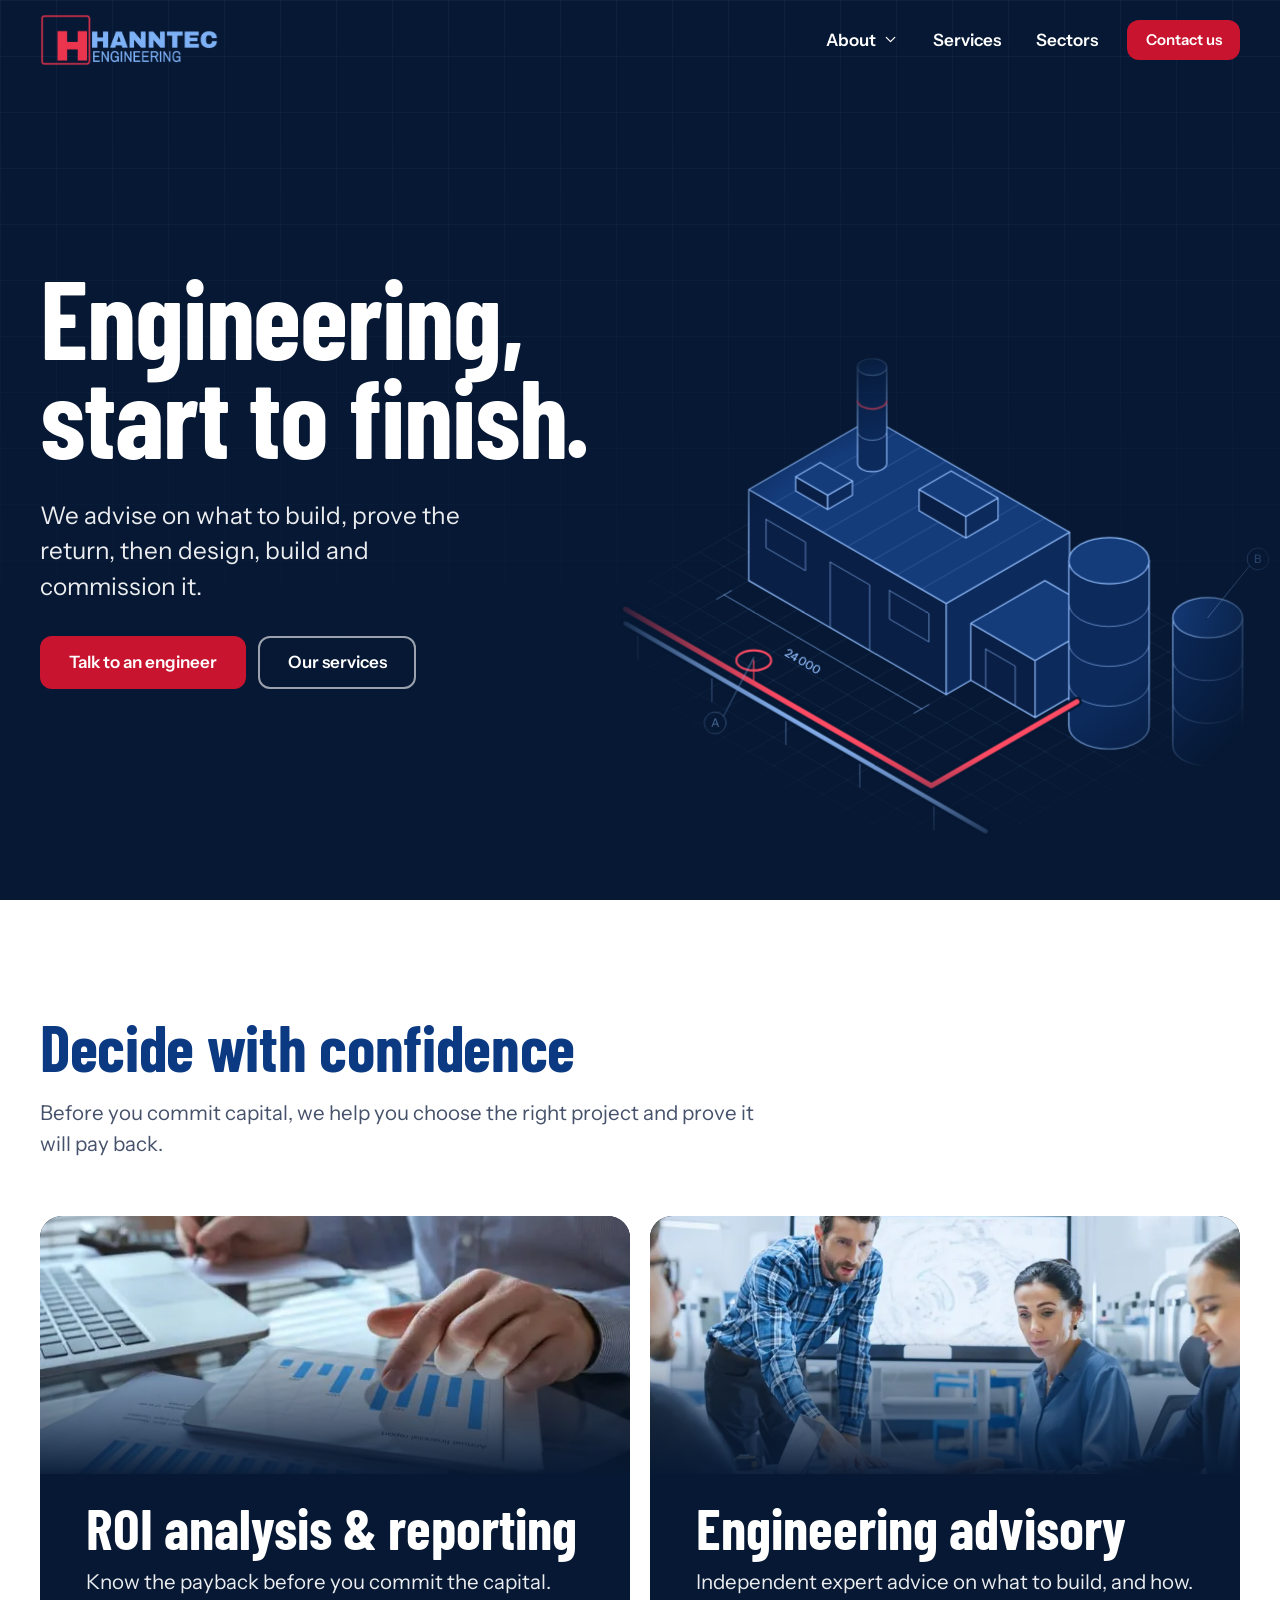
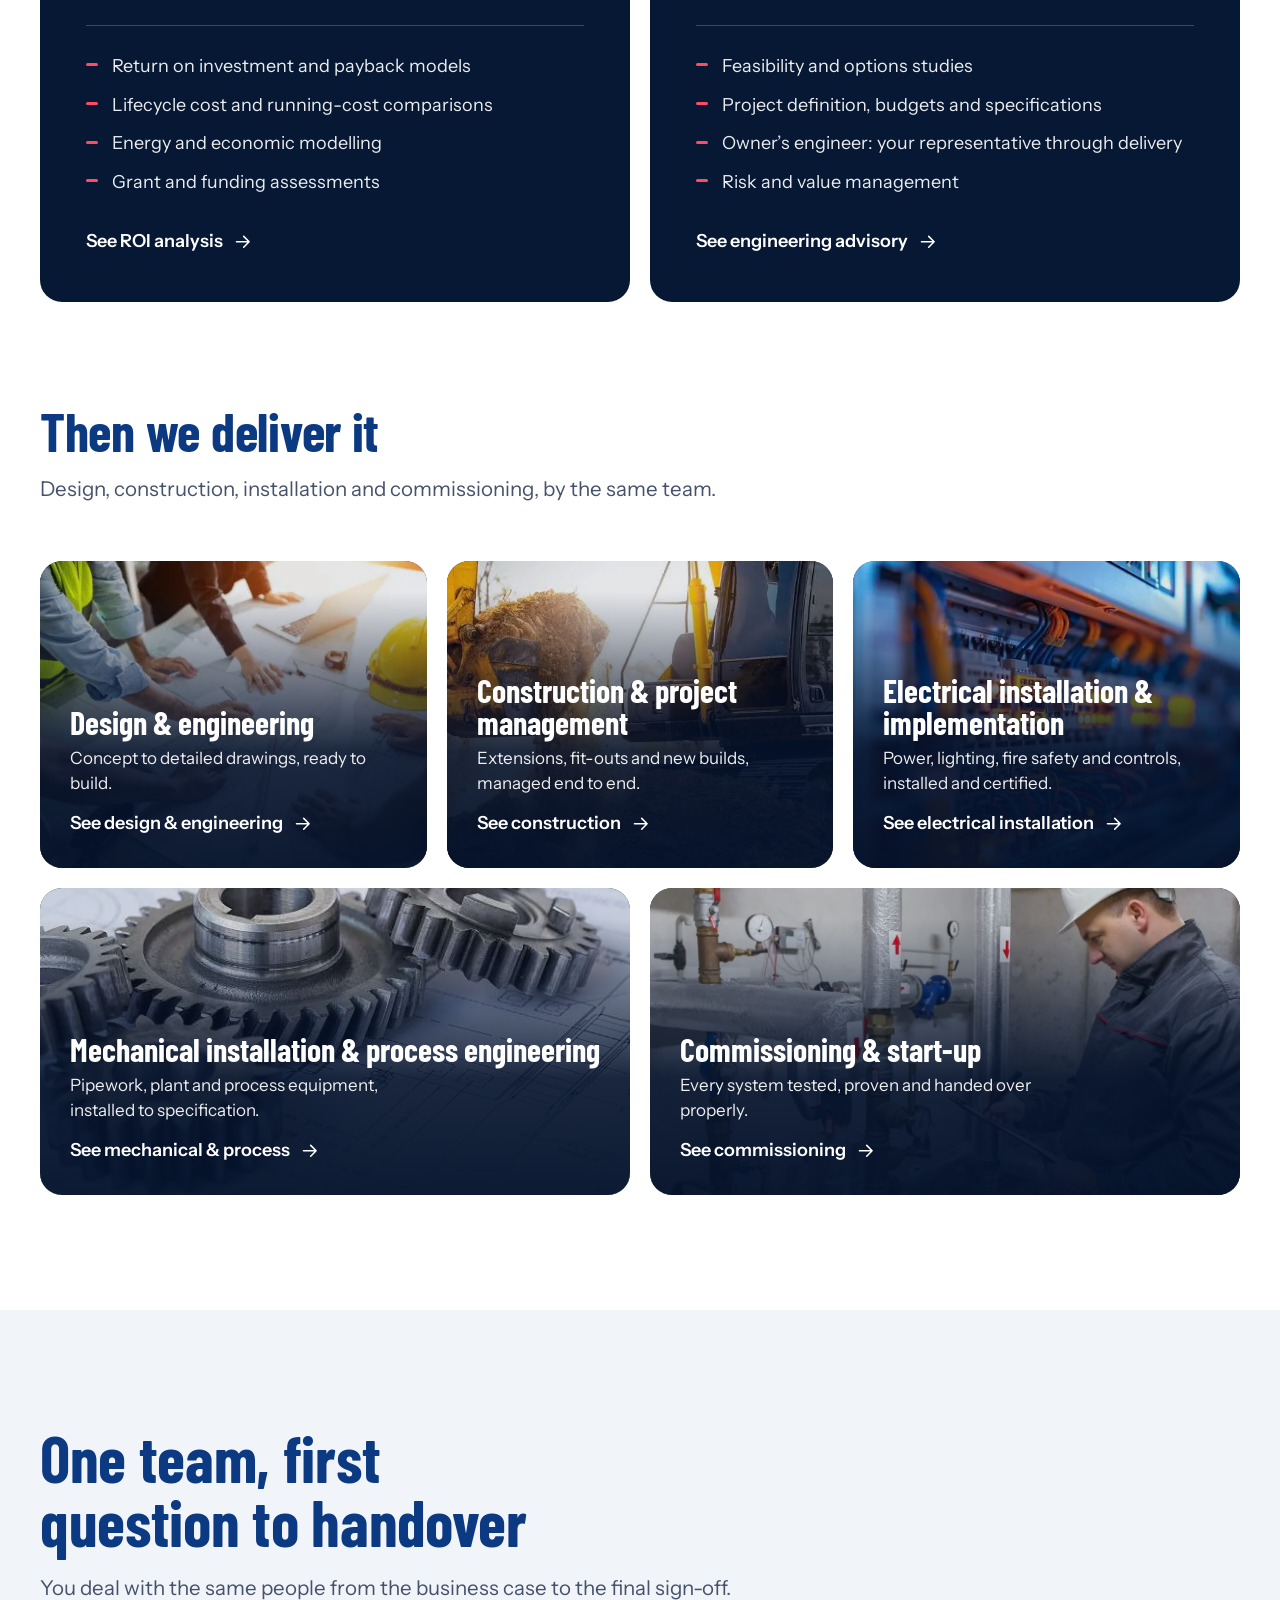
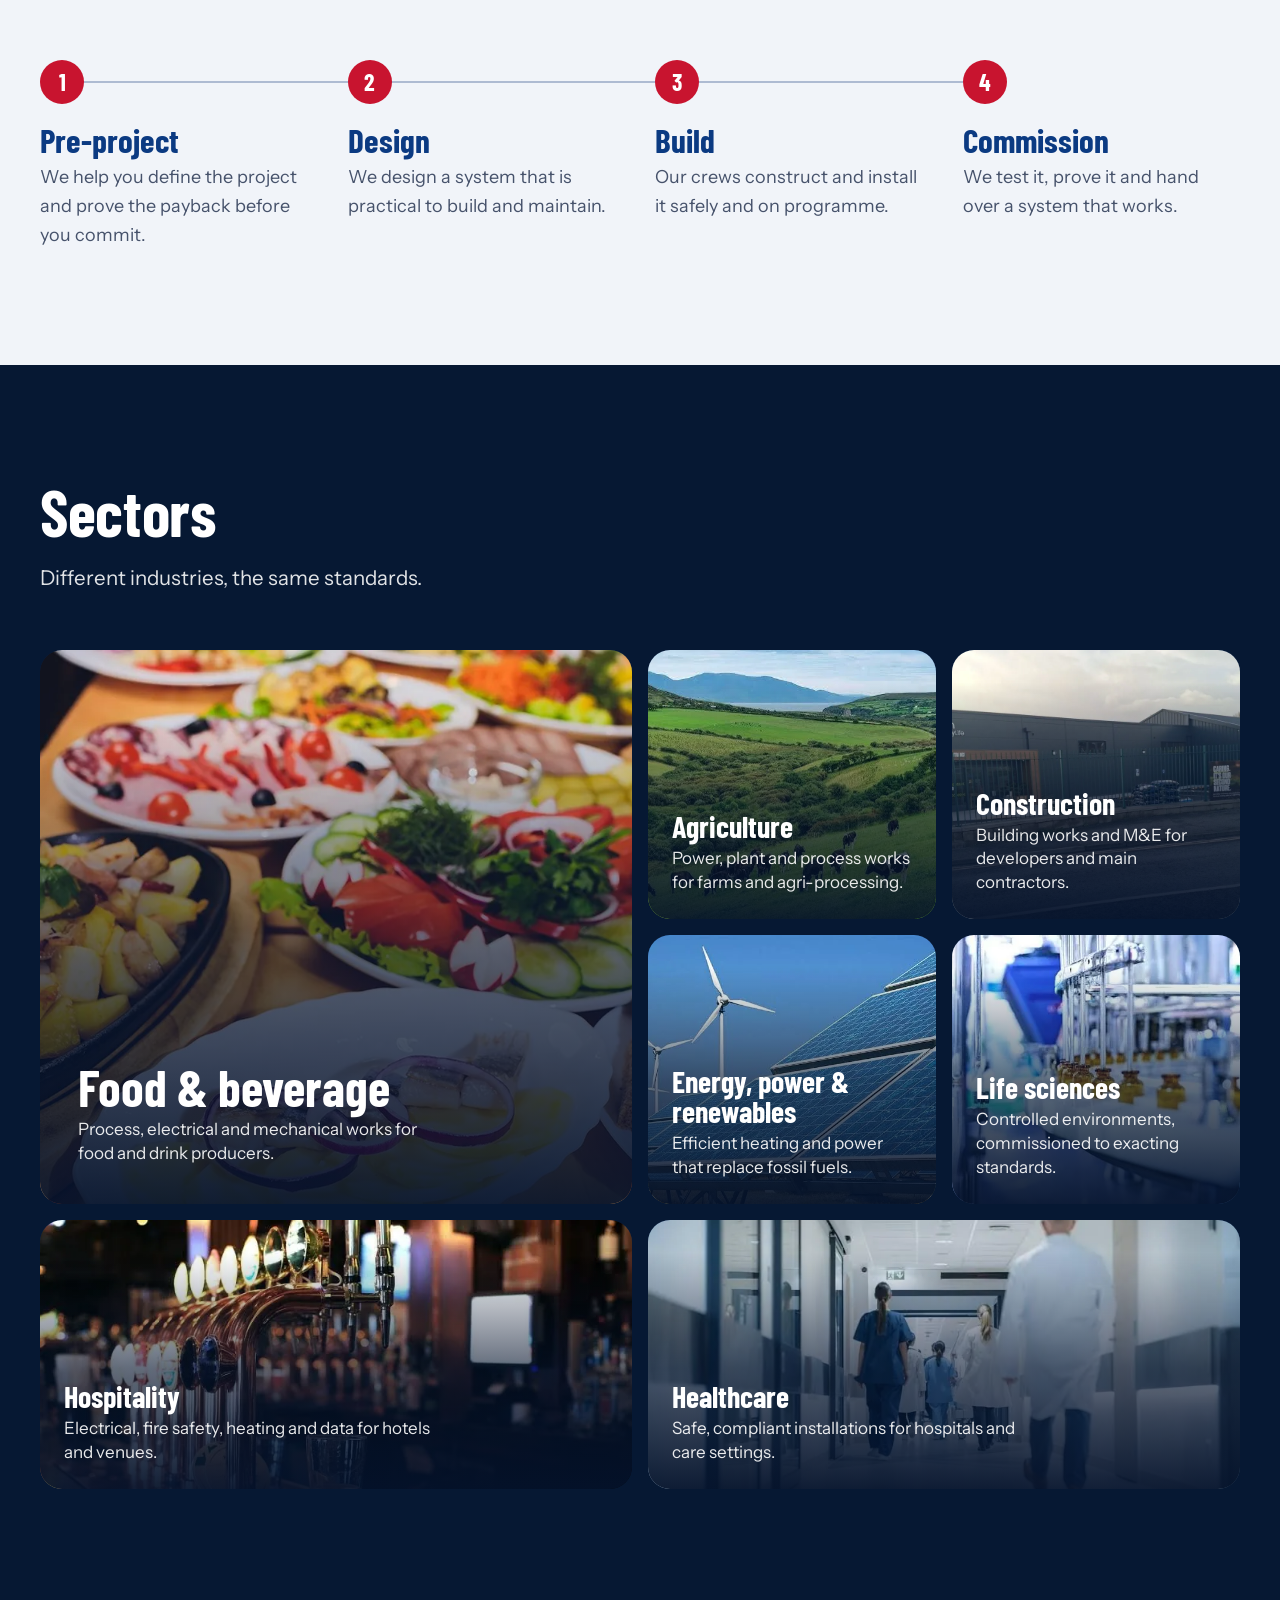
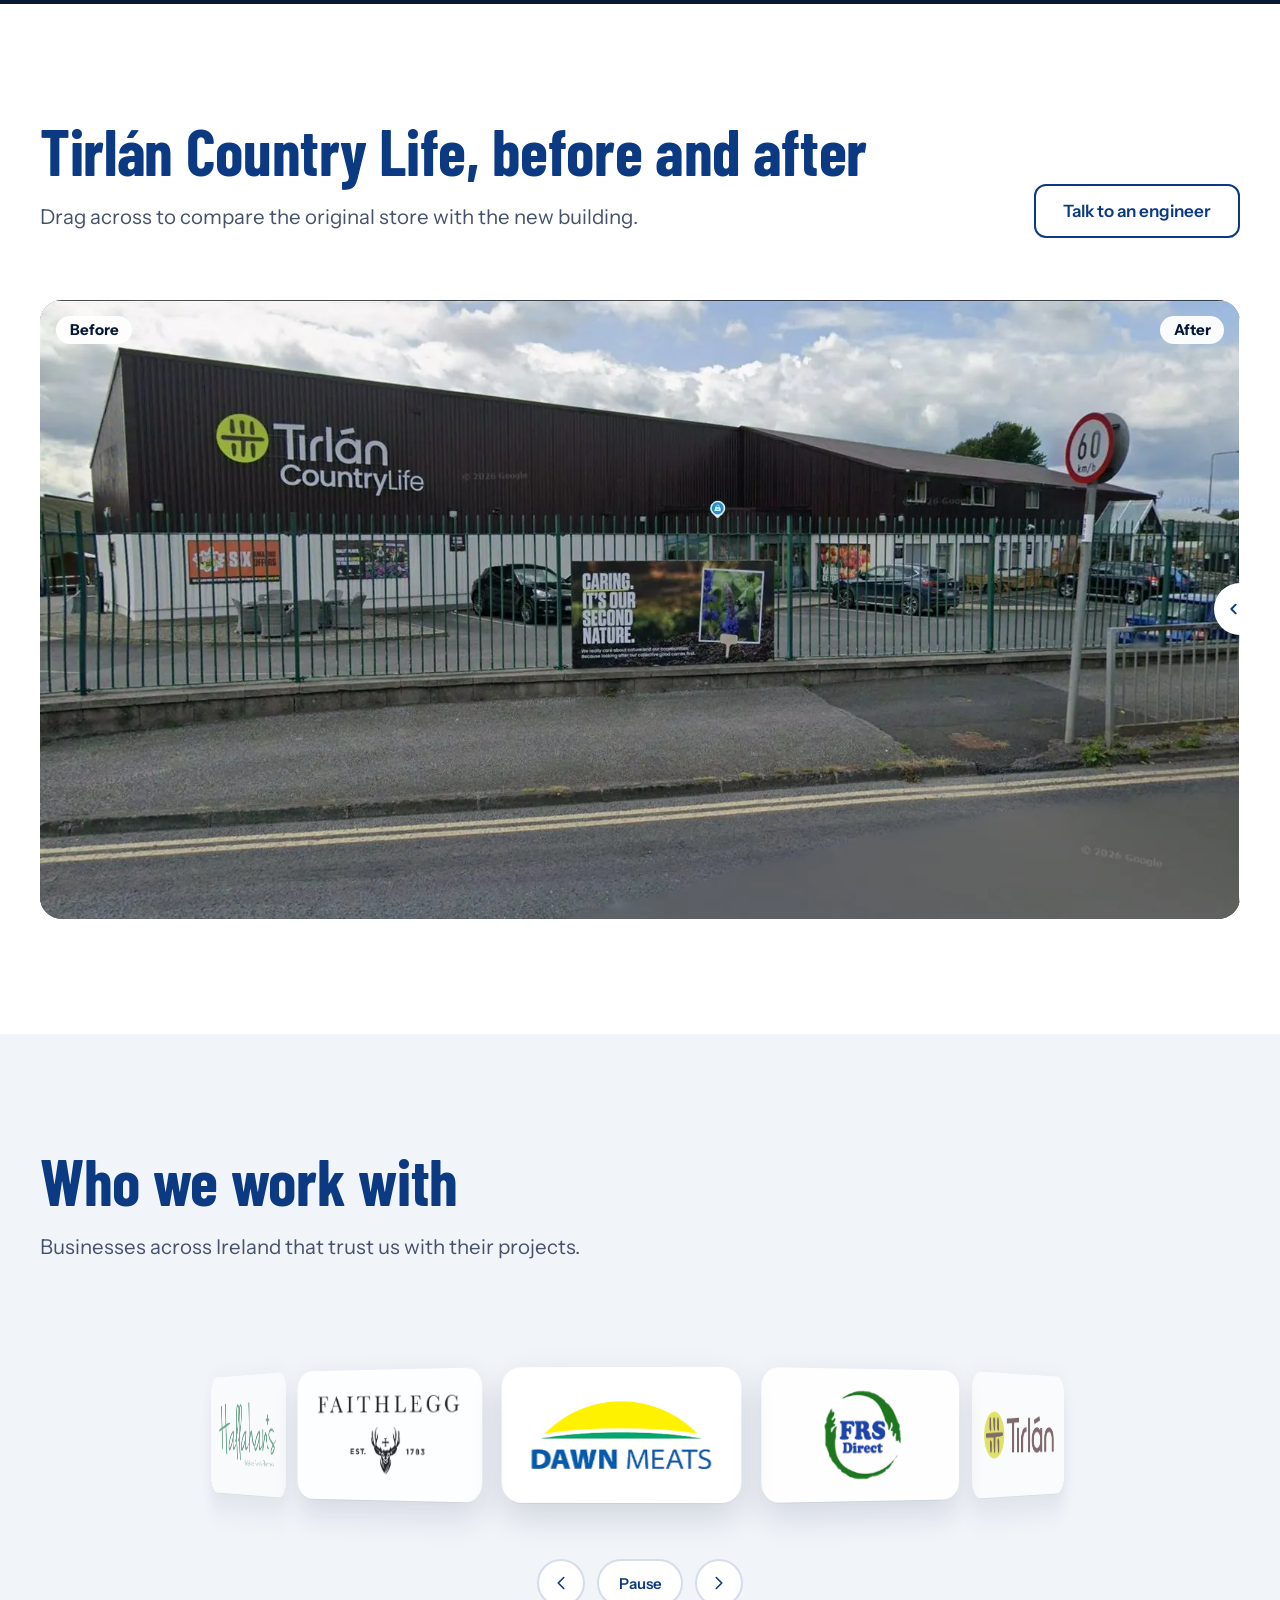
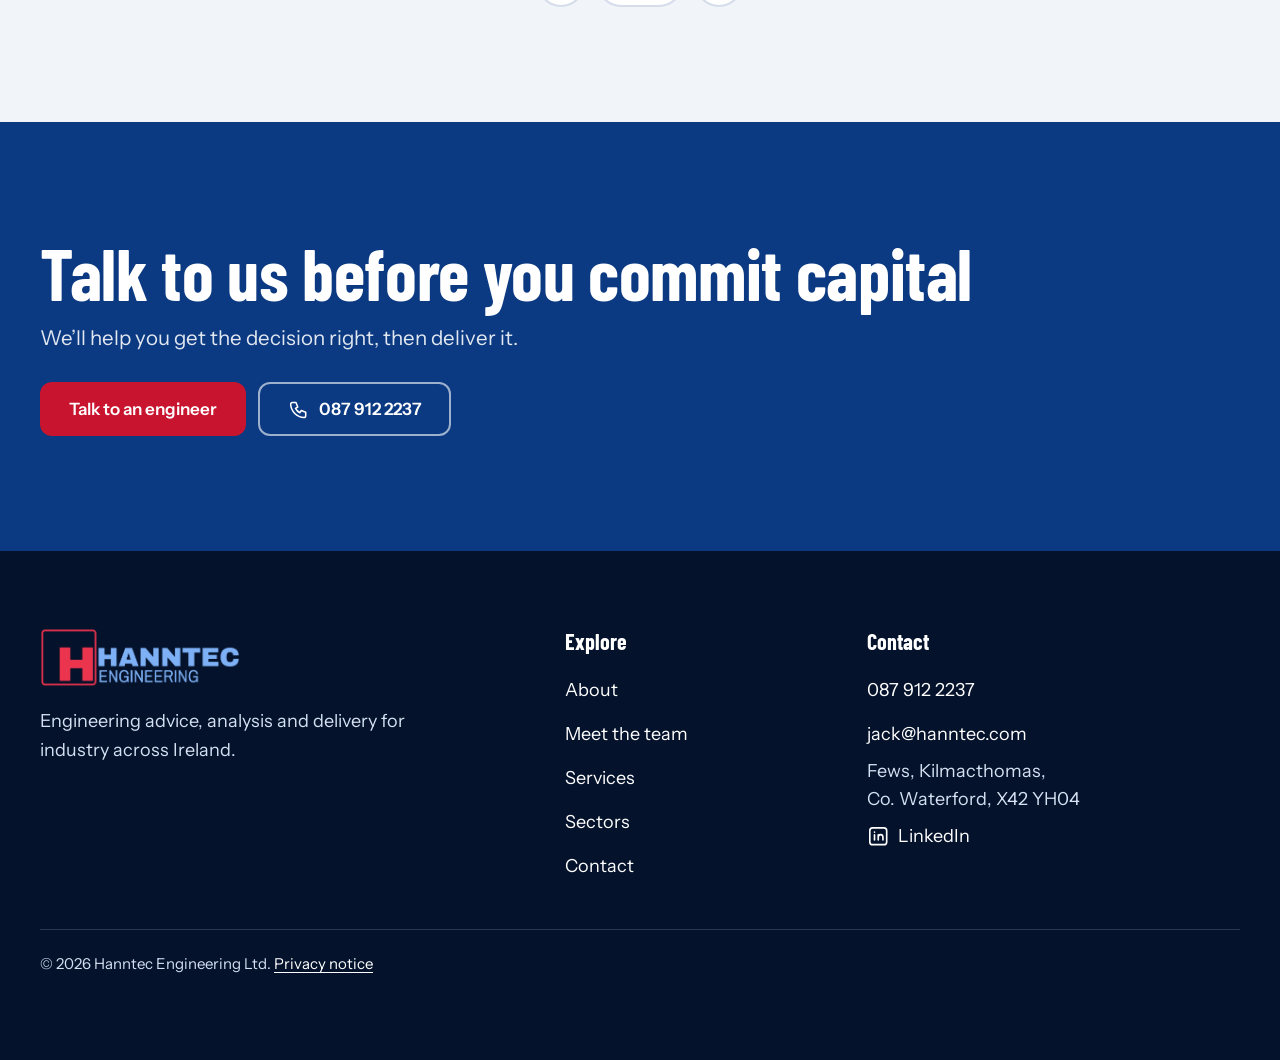
==== commit cbef4c94: "Add case-study system with Tirlán as the first draft Projects are written in content/case-studies.js" ====
--- a/index.html
+++ b/index.html
@@ -35,6 +35,7 @@
         </div>
       </div>
       <a class="nav__link" href="services.html">Services</a>
+      
       <a class="nav__link" href="sectors.html">Sectors</a>
       <a class="btn btn--red btn--sm" href="contact.html">Contact us</a>
     </nav>
@@ -323,6 +324,7 @@
         <li><a href="about.html">About</a></li>
         <li><a href="about.html#team">Meet the team</a></li>
         <li><a href="services.html">Services</a></li>
+        
         <li><a href="sectors.html">Sectors</a></li>
         <li><a href="contact.html">Contact</a></li>
       </ul>
--- a/assets/css/styles.css
+++ b/assets/css/styles.css
@@ -366,10 +366,10 @@
 .compare-text .lead { margin-bottom: 1.4em; }
 .compare { position: relative; aspect-ratio: 1900 / 980; overflow: hidden; border-radius: var(--r); background: var(--navy-900); --pos: 50%; --c: 50%; --feather: 6%; }
 .compare__layer { position: absolute; inset: 0; background-size: cover; background-position: center; }
-.compare__after { background-image: image-set(url("../img/hero/after.webp") type("image/webp"), url("../img/hero/after.jpg") type("image/jpeg")), url("../img/hero/after.svg"); }
+.compare__after { background-image: var(--after, image-set(url("../img/hero/after.webp") type("image/webp"), url("../img/hero/after.jpg") type("image/jpeg"))), url("../img/hero/after.svg"); }
 /* The "before" photo is revealed through a soft-edged mask, so the two photos blend instead of cutting */
 .compare__before {
-  background-image: image-set(url("../img/hero/before.webp") type("image/webp"), url("../img/hero/before.jpg") type("image/jpeg")), url("../img/hero/before.svg");
+  background-image: var(--before, image-set(url("../img/hero/before.webp") type("image/webp"), url("../img/hero/before.jpg") type("image/jpeg"))), url("../img/hero/before.svg");
   -webkit-mask-image: linear-gradient(90deg, #000 calc(var(--c) - var(--feather)), transparent calc(var(--c) + var(--feather)));
   mask-image: linear-gradient(90deg, #000 calc(var(--c) - var(--feather)), transparent calc(var(--c) + var(--feather)));
 }
@@ -568,3 +568,52 @@
 .next__note { margin: 20px 0 0; font-size: 1rem; color: var(--muted); }
 .btn:disabled { opacity: .55; cursor: progress; }
 .steps__links a { display: block; padding: .35em 0; }
+
+/* ---------- Case studies ---------- */
+.section__head--row { display: flex; flex-wrap: wrap; align-items: end; justify-content: space-between; gap: 12px 32px; max-width: none; }
+.section__head--row .h-display { margin: 0; }
+.cases { display: grid; grid-template-columns: repeat(auto-fill, minmax(min(100%, 340px), 1fr)); gap: 24px; }
+.case { display: flex; flex-direction: column; overflow: hidden; color: var(--ink); text-decoration: none; background: #fff; border: 1px solid var(--line); border-radius: var(--r); transition: border-color .15s, box-shadow .2s; }
+.case:hover { border-color: var(--blue); box-shadow: 0 14px 30px rgba(6, 24, 51, .12); }
+.case:focus-visible { outline: 3px solid var(--red); outline-offset: 4px; }
+.case__media { position: relative; display: block; aspect-ratio: 16 / 10; overflow: hidden; background: var(--navy-800); }
+.case__body { display: grid; gap: 8px; padding: 22px 24px 26px; }
+.case__meta { display: flex; flex-wrap: wrap; gap: 4px 14px; font-size: .9375rem; font-weight: 600; color: var(--muted); }
+.case__meta span:first-child { color: var(--red); }
+.case__title { font: 700 clamp(1.5rem, 2.2vw, 1.875rem)/1.05 var(--font-display); color: var(--blue); }
+.case__figure { color: var(--ink); }
+.case__figure strong { font: 700 1.5rem/1 var(--font-display); color: var(--blue); }
+.case .svc__more { color: var(--blue-600); margin-top: 4px; }
+.case:hover .svc__more .icon { transform: translateX(5px); }
+
+.facts { display: grid; grid-template-columns: repeat(auto-fit, minmax(160px, 1fr)); gap: 20px 32px; margin: 0 0 clamp(28px, 4vw, 44px); padding: 0 0 clamp(24px, 3vw, 32px); border-bottom: 1px solid var(--line); }
+.facts dt { font-size: .9375rem; font-weight: 600; color: var(--muted); }
+.facts dd { margin: 2px 0 0; font: 700 1.375rem/1.2 var(--font-display); color: var(--ink); }
+.facts dd a { color: var(--blue); }
+.compare--case { margin-bottom: clamp(28px, 4vw, 48px); }
+.figures { display: grid; grid-template-columns: repeat(auto-fit, minmax(200px, 1fr)); gap: 16px; margin: 0; padding: 0; list-style: none; }
+.figures li { display: grid; gap: 6px; padding: 24px 26px; color: #fff; background: var(--navy-900); border-radius: var(--r); }
+.figures strong { font: 700 clamp(2.25rem, 4vw, 3.25rem)/1 var(--font-display); }
+.figures span { color: rgba(255, 255, 255, .88); }
+.case-story { display: grid; grid-template-columns: repeat(3, minmax(0, 1fr)); gap: clamp(28px, 4vw, 56px); }
+.case-story .h-display { margin-bottom: .4em; }
+.case-story .dashes { margin: 0; }
+@media (max-width: 900px) { .case-story { grid-template-columns: minmax(0, 1fr); } }
+.quote { max-width: 46rem; margin: 0; }
+.quote blockquote { margin: 0; font: 600 clamp(1.5rem, 2.8vw, 2.125rem)/1.25 var(--font-display); color: var(--blue); }
+.quote blockquote p::before { content: "\201C"; }
+.quote blockquote p::after { content: "\201D"; }
+.quote figcaption { margin-top: 16px; font-weight: 600; color: var(--muted); }
+.gallery { display: grid; grid-template-columns: repeat(auto-fill, minmax(min(100%, 320px), 1fr)); gap: 16px; }
+
+/* draft-only helpers: prompts shown on unpublished project pages */
+.prompt { margin: 12px 0; padding: 14px 18px; font-size: 1rem; color: #5A4300; background: #FFF1BF; border: 1px dashed #C9A227; border-radius: 10px; }
+.preview-bar { padding: 12px 0; font-weight: 600; color: #5A4300; background: #FFF1BF; border-bottom: 1px solid #E6CF7A; }
+
+/* sector filter on the Projects page (appears from four projects) */
+.filter { display: flex; flex-wrap: wrap; gap: 8px; margin-bottom: 28px; }
+.filter__btn { min-height: 44px; padding: 0 18px; font: 600 .9375rem/1 var(--font-body); color: var(--blue); background: #fff; border: 2px solid var(--line); border-radius: 999px; cursor: pointer; }
+.filter__btn[aria-pressed="true"] { color: #fff; background: var(--blue); border-color: var(--blue); }
+.case[hidden] { display: none; }
+/* long page titles stay clear of the red frame motif */
+.page-hero__title { max-width: 15ch; }
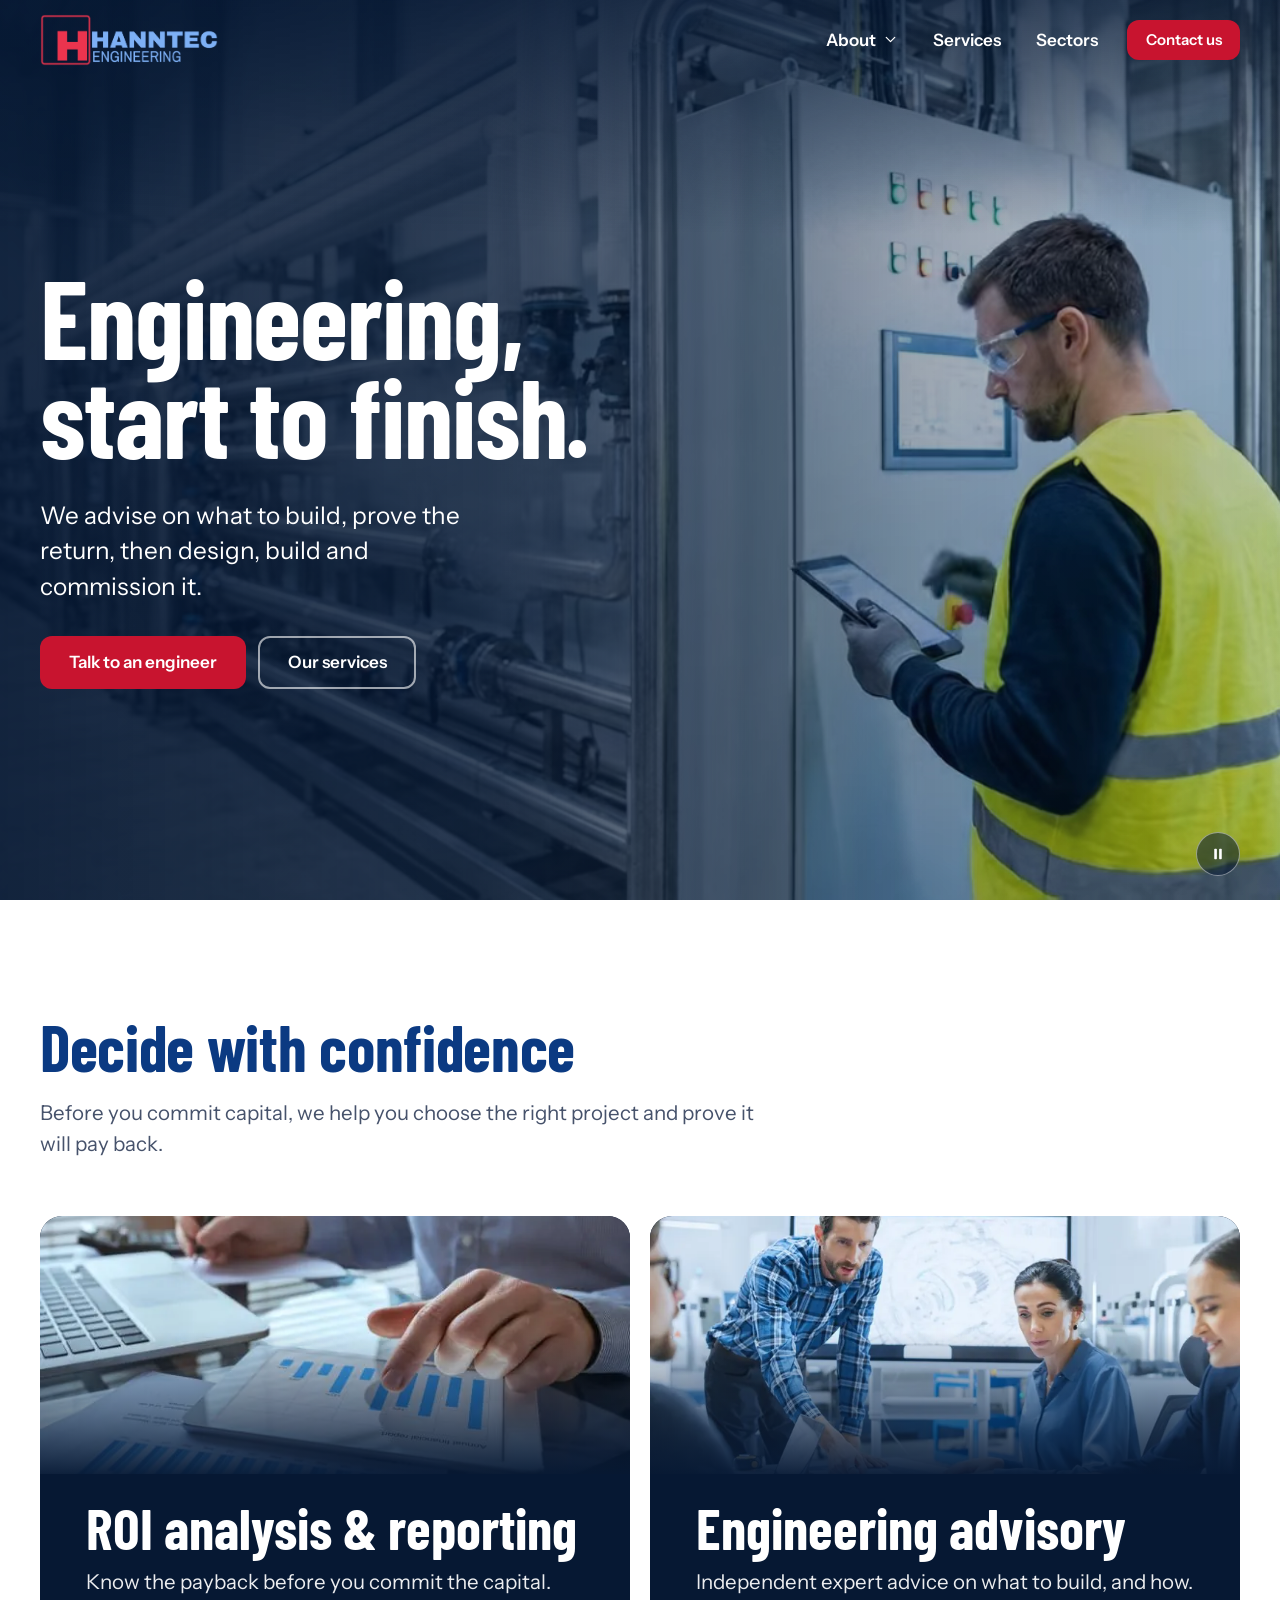
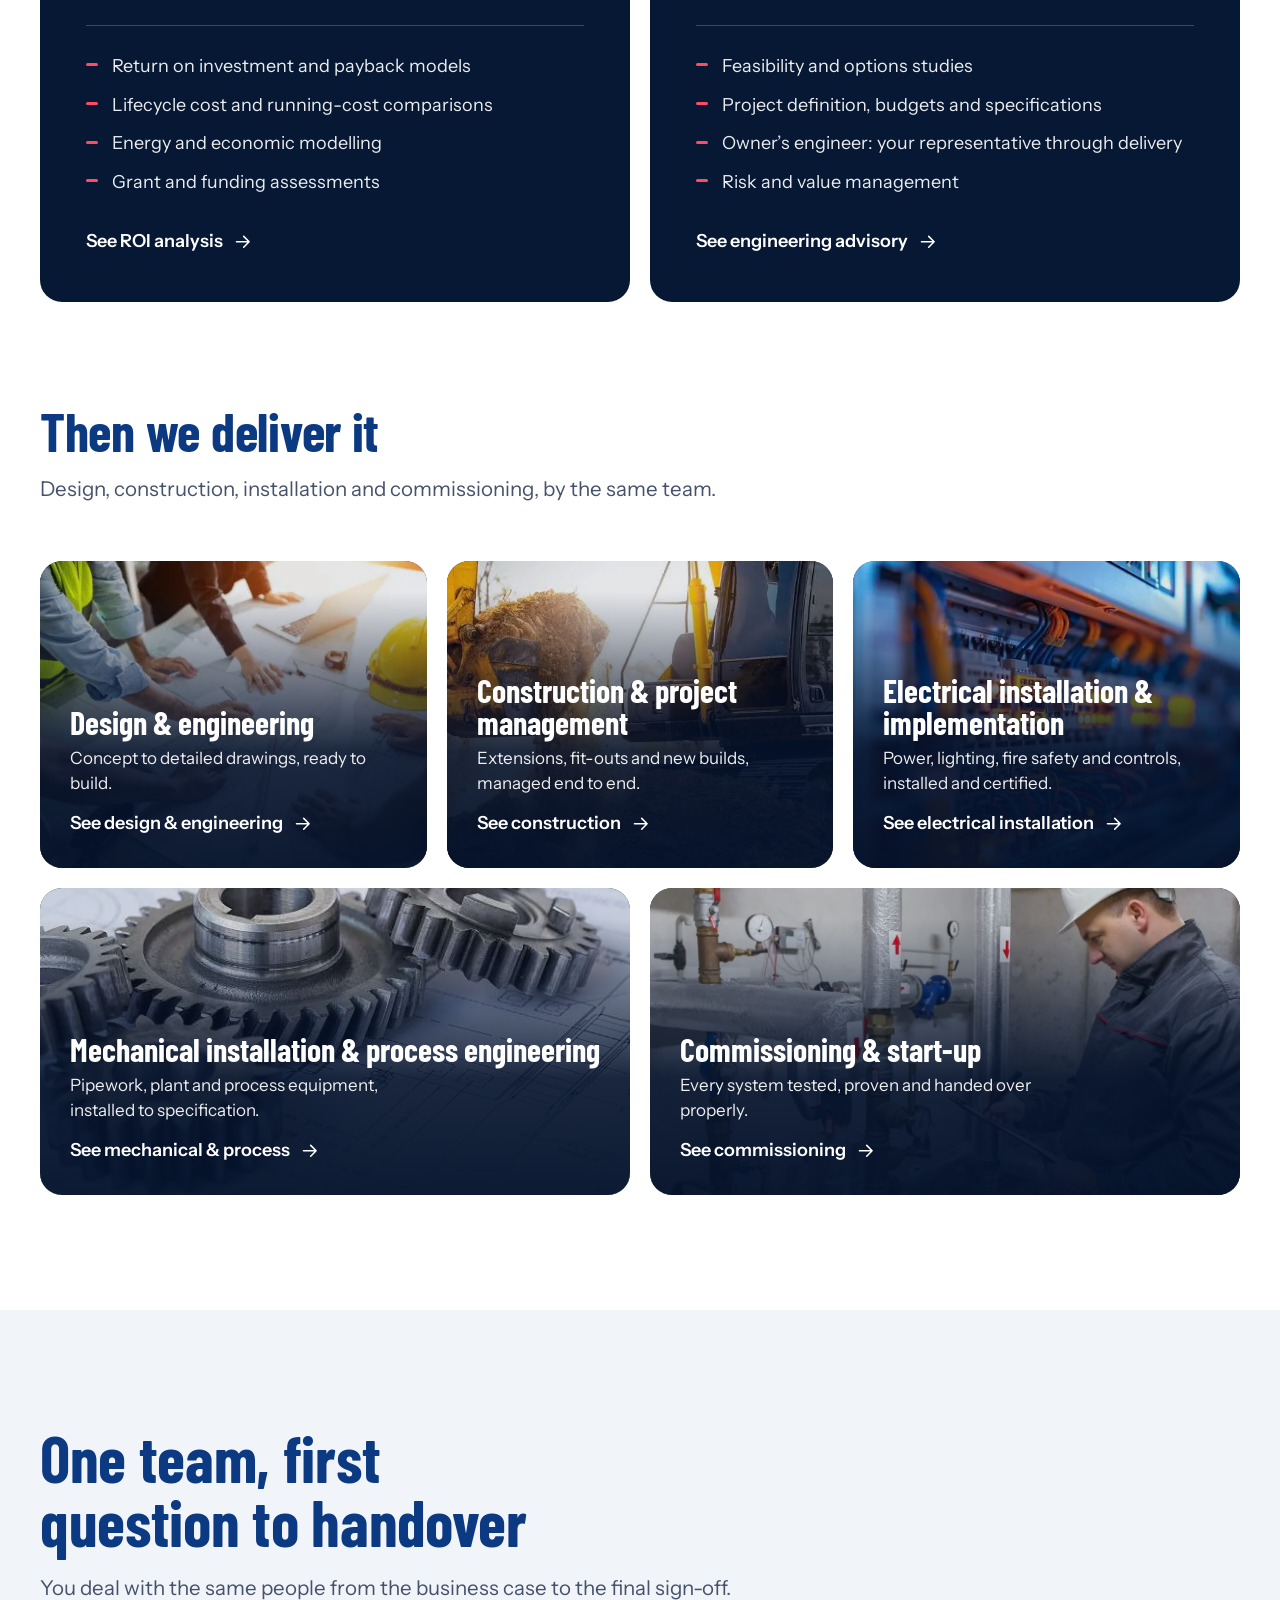
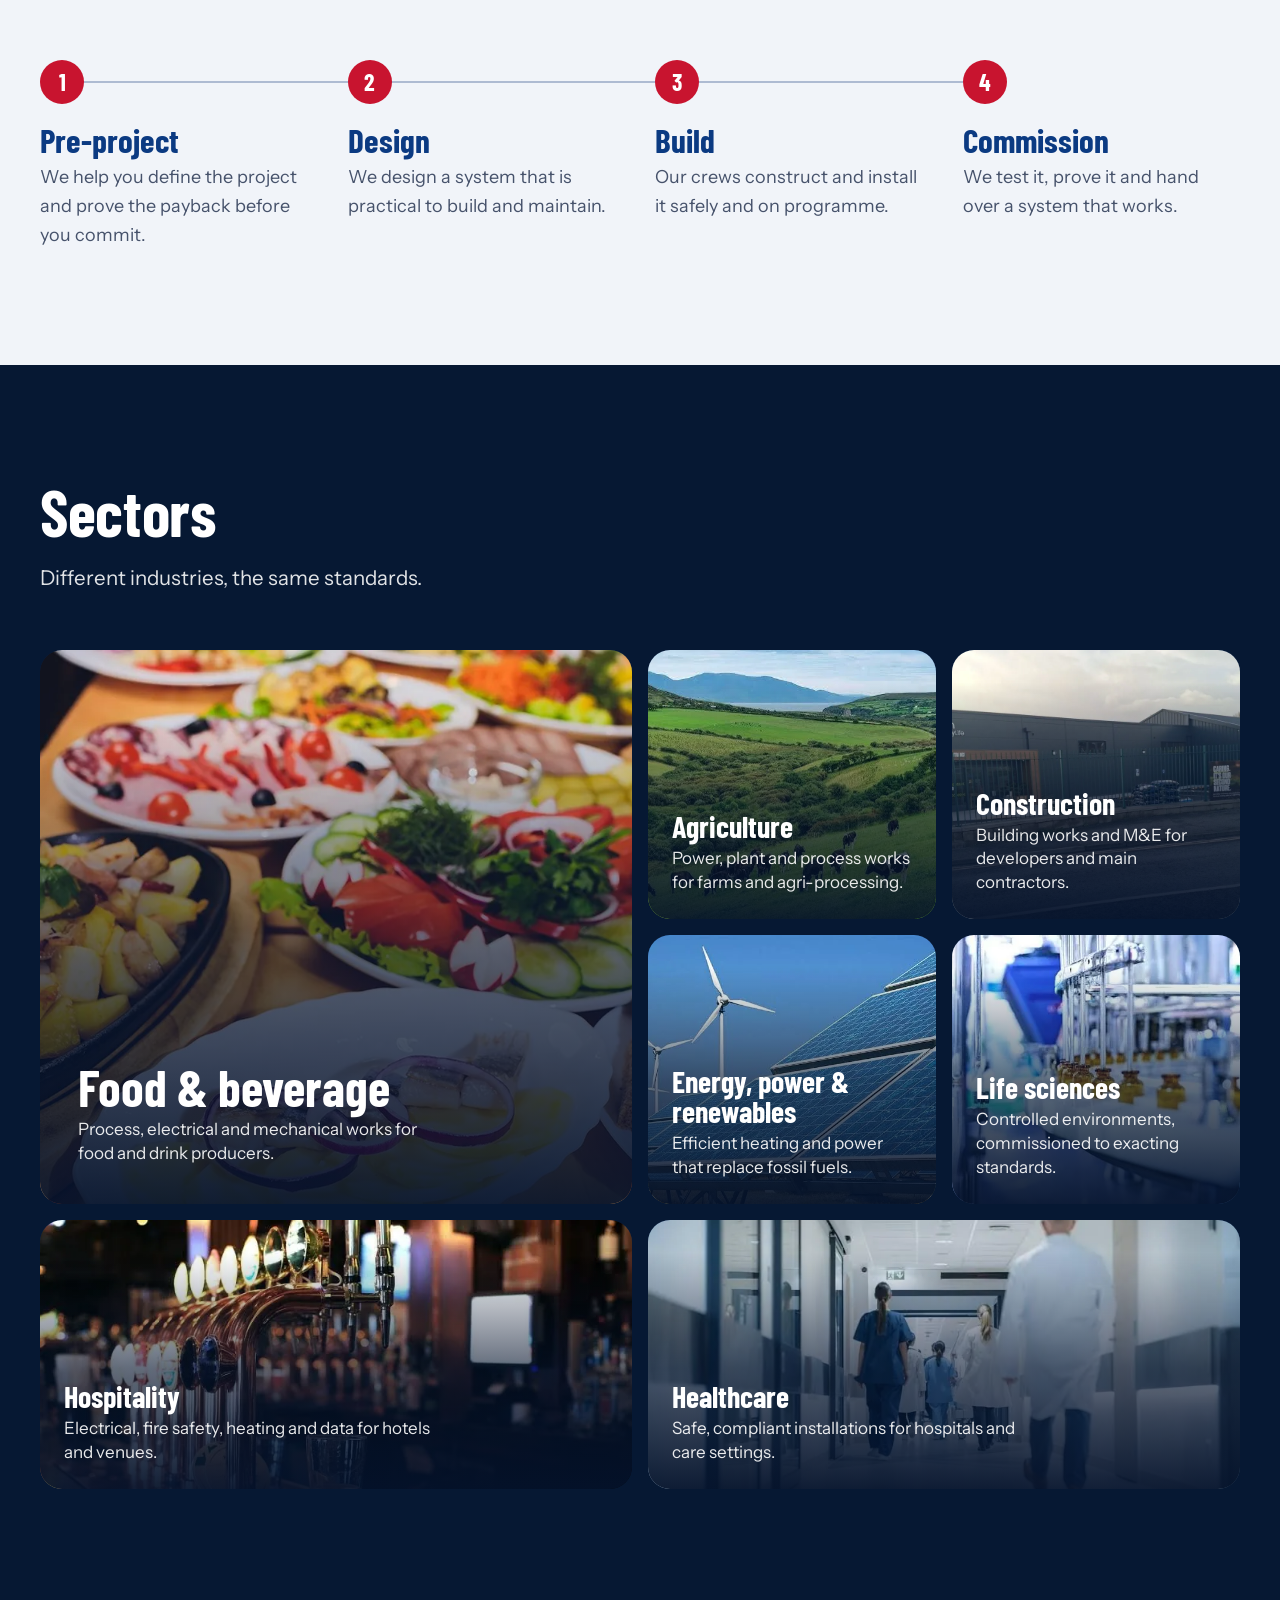
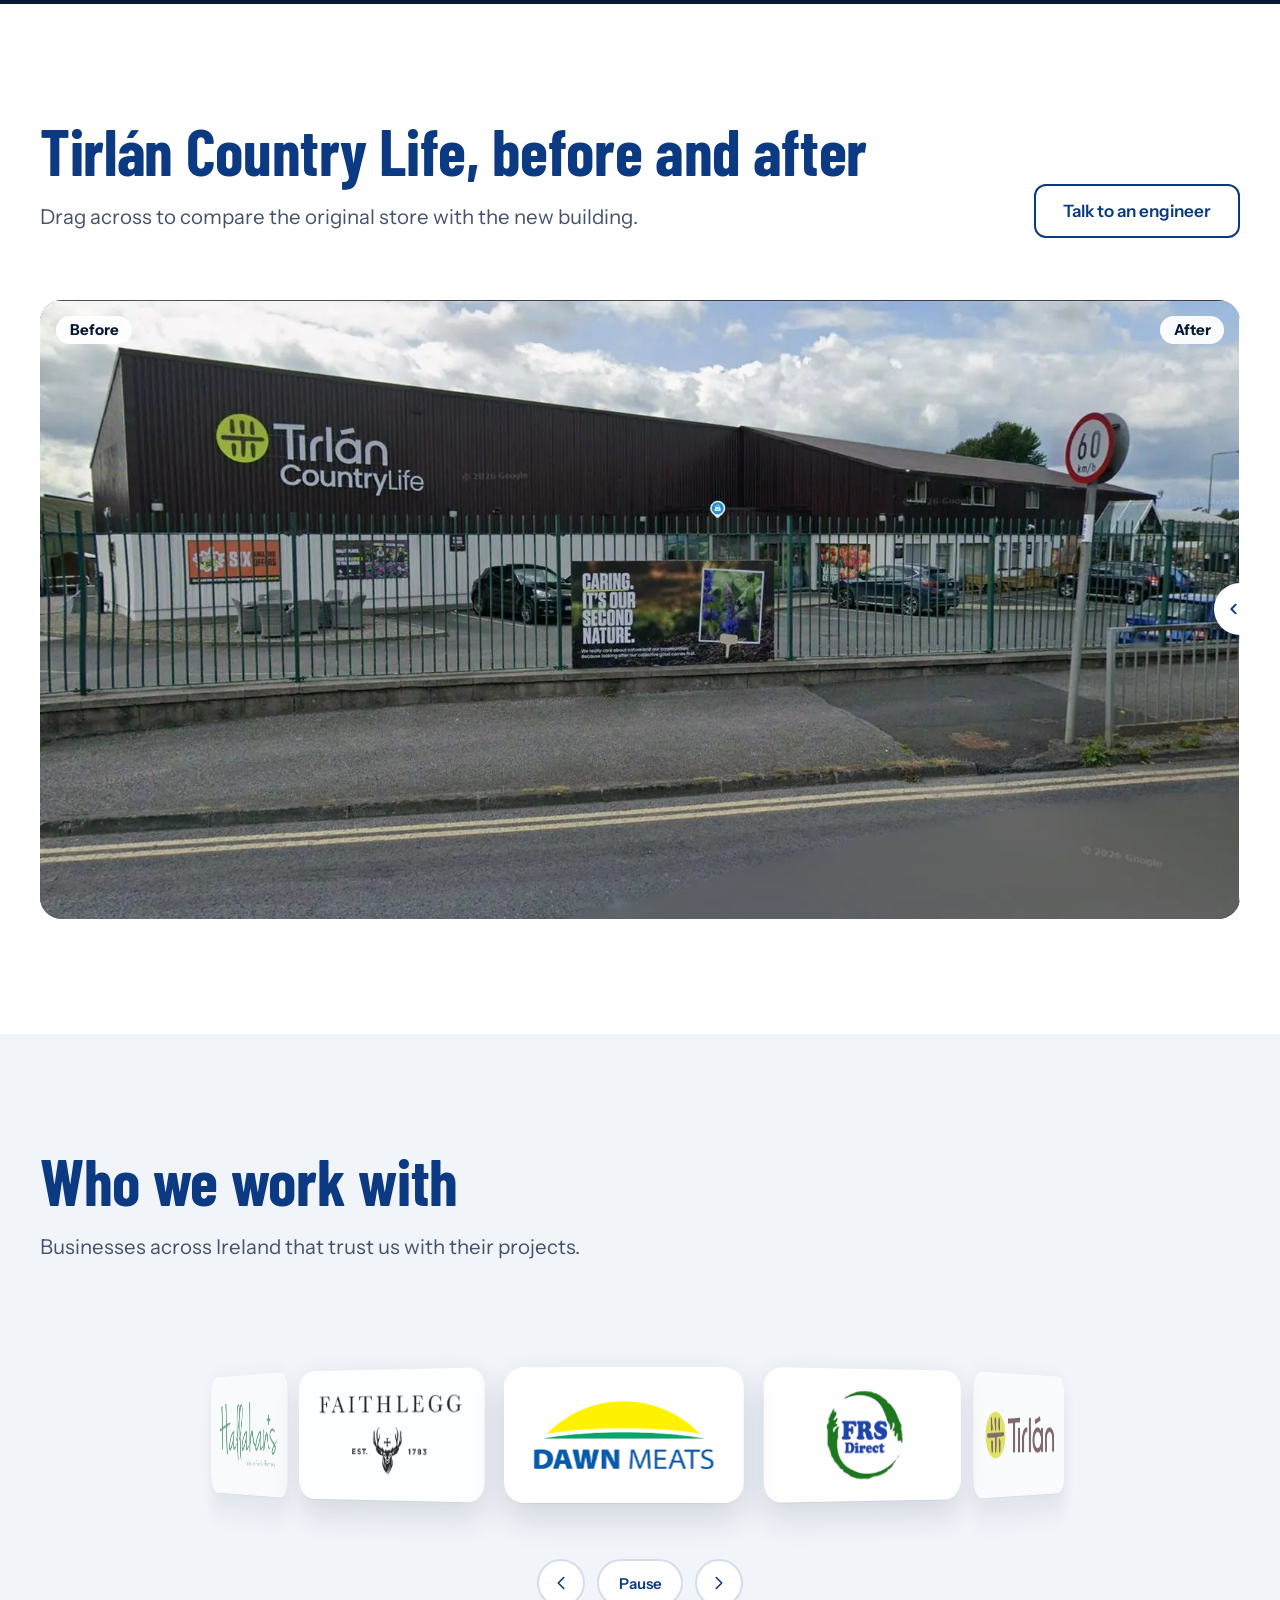
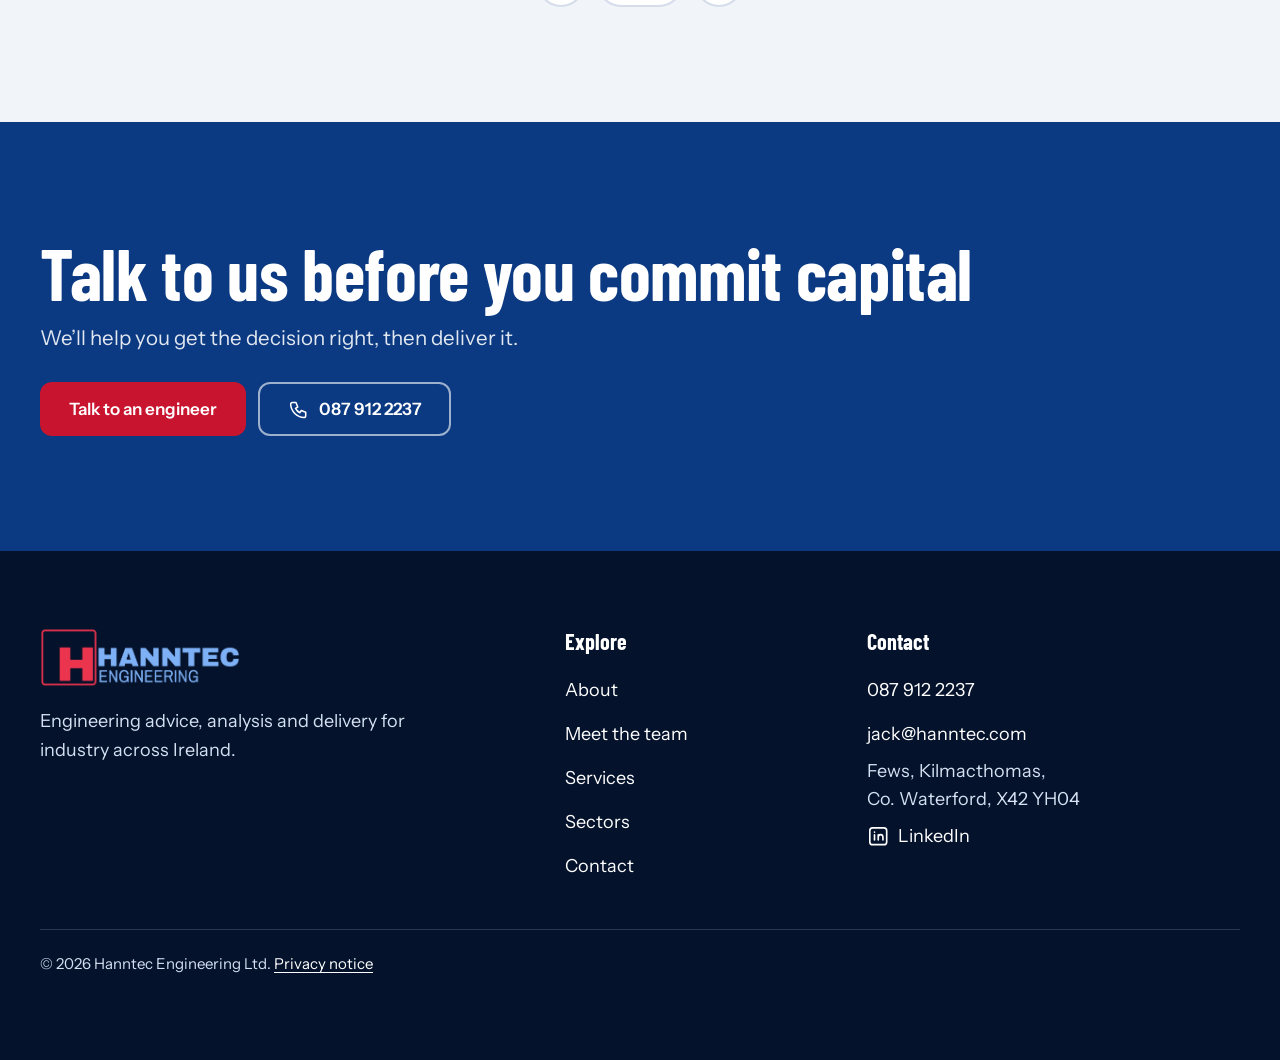
==== commit babb2b03: "Add the looping plant-room video to the home page hero Poster image first; the video loads only on s" ====
--- a/index.html
+++ b/index.html
@@ -42,29 +42,11 @@
   </div>
 </header>
 <main id="main">
-<section class="hero" data-hero>
-  <div class="hero__art"><svg class="iso is-animating" viewBox="-293.0 -191.1 824.9 620.3" aria-hidden="true" focusable="false">
-<path class="grid" d="M29.4 -51.0L-382.8 187.0M58.9 -34.0L-353.3 204.0M88.3 -17.0L-323.9 221.0M117.8 0.0L-294.4 238.0M147.2 17.0L-265.0 255.0M176.7 34.0L-235.6 272.0M206.1 51.0L-206.1 289.0M235.6 68.0L-176.7 306.0M265.0 85.0L-147.2 323.0M294.4 102.0L-117.8 340.0M323.9 119.0L-88.3 357.0M353.3 136.0L-58.9 374.0M382.8 153.0L-29.4 391.0M412.2 170.0L0.0 408.0M441.7 187.0L29.4 425.0M471.1 204.0L58.9 442.0M500.6 221.0L88.3 459.0M530.0 238.0L117.8 476.0M559.5 255.0L147.2 493.0M588.9 272.0L176.7 510.0M618.3 289.0L206.1 527.0M647.8 306.0L235.6 544.0M29.4 -51.0L647.8 306.0M0.0 -34.0L618.3 323.0M-29.4 -17.0L588.9 340.0M-58.9 0.0L559.5 357.0M-88.3 17.0L530.0 374.0M-117.8 34.0L500.6 391.0M-147.2 51.0L471.1 408.0M-176.7 68.0L441.7 425.0M-206.1 85.0L412.2 442.0M-235.6 102.0L382.8 459.0M-265.0 119.0L353.3 476.0M-294.4 136.0L323.9 493.0M-323.9 153.0L294.4 510.0M-353.3 170.0L265.0 527.0M-382.8 187.0L235.6 544.0" fill="none"/>
-<g class="obj" style="--i:0"><polygon class="shape" pathLength="1" fill="#091F46" points="-117.8,-6.8 117.8,129.2 117.8,238.0 -117.8,102.0"/><polygon class="shape" pathLength="1" fill="#0C2A5C" points="265.0,44.2 117.8,129.2 117.8,238.0 265.0,153.0"/><polygon class="shape" pathLength="1" fill="#143B7A" points="29.4,-91.8 265.0,44.2 117.8,129.2 -117.8,-6.8"/><polygon class="shape thin" pathLength="1" fill="none" points="-20.6,79.9 26.5,107.1 26.5,185.3 -20.6,158.1"/><polygon class="shape thin" pathLength="1" fill="none" points="-97.2,28.9 -50.1,56.1 -50.1,90.1 -97.2,62.9"/><polygon class="shape thin" pathLength="1" fill="none" points="50.1,113.9 97.2,141.1 97.2,175.1 50.1,147.9"/><path class="shape thin" pathLength="1" fill="none" d="M58.9 -74.8L-88.3 10.2" style="opacity:.35"/><path class="shape thin" pathLength="1" fill="none" d="M88.3 -57.8L-58.9 27.2" style="opacity:.35"/><path class="shape thin" pathLength="1" fill="none" d="M117.8 -40.8L-29.4 44.2" style="opacity:.35"/><path class="shape thin" pathLength="1" fill="none" d="M147.2 -23.8L0.0 61.2" style="opacity:.35"/><path class="shape thin" pathLength="1" fill="none" d="M176.7 -6.8L29.4 78.2" style="opacity:.35"/><path class="shape thin" pathLength="1" fill="none" d="M206.1 10.2L58.9 95.2" style="opacity:.35"/><path class="shape thin" pathLength="1" fill="none" d="M235.6 27.2L88.3 112.2" style="opacity:.35"/></g>
-<g class="obj" style="--i:1"><path class="shape" pathLength="1" fill="#0C2A5C" d="M12.0,-153.0L12.0,-37.4A17.5,10.1 0 0 0 46.9,-37.4L46.9,-153.0Z"/><path class="shape thin" pathLength="1" fill="none" d="M12.0,-74.8A17.5,10.1 0 0 0 46.9,-74.8"/><path class="shape thin" pathLength="1" fill="none" style="stroke:#FF4B64;stroke-width:2.4" d="M12.0,-112.2A17.5,10.1 0 0 0 46.9,-112.2"/><ellipse class="shape" pathLength="1" fill="#143B7A" cx="29.4" cy="-153.0" rx="17.5" ry="10.1"/></g>
-<g class="obj" style="--i:2"><polygon class="shape" pathLength="1" fill="#091F46" points="85.4,-6.8 141.3,25.5 141.3,51.0 85.4,18.7"/><polygon class="shape" pathLength="1" fill="#0C2A5C" points="179.6,3.4 141.3,25.5 141.3,51.0 179.6,28.9"/><polygon class="shape" pathLength="1" fill="#143B7A" points="123.7,-28.9 179.6,3.4 141.3,25.5 85.4,-6.8"/></g>
-<g class="obj" style="--i:3"><polygon class="shape" pathLength="1" fill="#091F46" points="-61.8,-22.1 -23.6,-0.0 -23.6,17.0 -61.8,-5.1"/><polygon class="shape" pathLength="1" fill="#0C2A5C" points="5.9,-17.0 -23.6,-0.0 -23.6,17.0 5.9,0.0"/><polygon class="shape" pathLength="1" fill="#143B7A" points="-32.4,-39.1 5.9,-17.0 -23.6,-0.0 -61.8,-22.1"/></g>
-<g class="obj" style="--i:4"><polygon class="shape" pathLength="1" fill="#091F46" points="147.2,153.0 223.8,197.2 223.8,265.2 147.2,221.0"/><polygon class="shape" pathLength="1" fill="#0C2A5C" points="312.1,146.2 223.8,197.2 223.8,265.2 312.1,214.2"/><polygon class="shape" pathLength="1" fill="#143B7A" points="235.6,102.0 312.1,146.2 223.8,197.2 147.2,153.0"/><polygon class="shape thin" pathLength="1" fill="none" points="164.9,183.6 200.2,204.0 200.2,251.6 164.9,231.2"/></g>
-<g class="obj" style="--i:5"><path class="shape" pathLength="1" fill="#0C2A5C" d="M264.2,78.2L264.2,275.4A47.9,27.6 0 0 0 360.0,275.4L360.0,78.2Z"/><path class="shape thin" pathLength="1" fill="none" d="M264.2,224.4A47.9,27.6 0 0 0 360.0,224.4"/><path class="shape thin" pathLength="1" fill="none" d="M264.2,176.8A47.9,27.6 0 0 0 360.0,176.8"/><path class="shape thin" pathLength="1" fill="none" d="M264.2,129.2A47.9,27.6 0 0 0 360.0,129.2"/><ellipse class="shape" pathLength="1" fill="#143B7A" cx="312.1" cy="78.2" rx="47.9" ry="27.6"/></g>
-<g class="obj" style="--i:6"><path class="shape" pathLength="1" fill="#0C2A5C" d="M388.3,146.2L388.3,299.2A41.6,24.0 0 0 0 471.5,299.2L471.5,146.2Z"/><path class="shape thin" pathLength="1" fill="none" d="M388.3,248.2A41.6,24.0 0 0 0 471.5,248.2"/><path class="shape thin" pathLength="1" fill="none" d="M388.3,197.2A41.6,24.0 0 0 0 471.5,197.2"/><ellipse class="shape" pathLength="1" fill="#143B7A" cx="429.9" cy="146.2" rx="41.6" ry="24.0"/></g>
-<g class="obj" style="--i:7"><path class="shape thin" pathLength="1" fill="none" d="M-250.3 195.5L-250.3 161.5" /><path class="shape thin" pathLength="1" fill="none" d="M-161.9 246.5L-161.9 212.5" /><path class="shape thin" pathLength="1" fill="none" d="M-73.6 297.5L-73.6 263.5" /><path class="shape thin" pathLength="1" fill="none" d="M14.7 348.5L14.7 314.5" /><path class="shape thin" pathLength="1" fill="none" d="M103.1 399.5L103.1 365.5" /></g>
-<g class="obj" style="--i:8"><path d="M-265.0,153.0L164.9,401.2" fill="none" stroke="#061833" stroke-width="11" stroke-linecap="round" stroke-linejoin="round"/><path class="shape pipe" pathLength="1" d="M-265.0,153.0L164.9,401.2" fill="none" style="stroke:#8DB8F7;stroke-width:5" stroke-linecap="round" stroke-linejoin="round"/></g>
-<g class="obj" style="--i:9"><path d="M-265.0,136.0L100.1,346.8L273.8,246.5" fill="none" stroke="#061833" stroke-width="12" stroke-linecap="round" stroke-linejoin="round"/><path class="shape pipe" pathLength="1" d="M-265.0,136.0L100.1,346.8L273.8,246.5" fill="none" style="stroke:#FF4B64;stroke-width:6" stroke-linecap="round" stroke-linejoin="round"/></g>
-<g class="obj" style="--i:10"><path class="shape" pathLength="1" fill="none" d="M-111.9 224.4L-111.9 197.2" style="stroke:#FF4B64"/><ellipse class="shape" pathLength="1" fill="none" style="stroke:#FF4B64;stroke-width:2.6" cx="-111.9" cy="197.2" rx="20.8" ry="12.0"/></g>
-<g class="obj dim" style="--i:11">
-    <path class="shape thin" pathLength="1" fill="none" d="M-147.2 119.0L88.3 255.0M-138.4 113.9L-156.1 124.1M97.2 249.9L79.5 260.1"/>
-    <text transform="translate(-55.9 202.3) rotate(30)" text-anchor="middle" font-size="14">24 000</text></g>
-<g class="obj dim" style="--i:12">
-    <path class="shape thin" pathLength="1" fill="none" d="M-111.9 193.8L-147.9 263.8"/>
-    <circle class="shape thin" pathLength="1" fill="none" cx="-157.9" cy="271.8" r="13"/><text x="-157.9" y="276.8" text-anchor="middle" font-size="14">A</text>
-    <path class="shape thin" pathLength="1" fill="none" d="M429.9 146.2L479.9 84.2"/>
-    <circle class="shape thin" pathLength="1" fill="none" cx="489.9" cy="76.2" r="13"/><text x="489.9" y="81.2" text-anchor="middle" font-size="14">B</text></g>
-</svg></div>
+<section class="hero hero--video" data-hero>
+  <div class="hero__media" aria-hidden="true">
+    <img class="hero__poster" src="assets/img/hero/hero-poster.webp" alt="" width="1280" height="720" fetchpriority="high" decoding="async">
+    <video class="hero__video" muted loop playsinline preload="none" tabindex="-1" data-webm="assets/video/hero-plantroom.webm" data-mp4="assets/video/hero-plantroom.mp4"></video>
+  </div>
   <div class="wrap hero__inner">
     <h1 class="hero__title">Engineering, start to finish.</h1>
     <p class="hero__lead">We advise on what to build, prove the return, then design, build and commission it.</p>
@@ -73,7 +55,11 @@
       <a class="btn btn--ghost" href="services.html">Our services</a>
     </div>
   </div>
-  </section>
+  <button class="hero__toggle" type="button" aria-pressed="false" aria-label="Pause background video" hidden>
+    <svg class="hero__toggle-pause" viewBox="0 0 24 24" aria-hidden="true"><rect x="7" y="5" width="3.5" height="14" rx="1"/><rect x="13.5" y="5" width="3.5" height="14" rx="1"/></svg>
+    <svg class="hero__toggle-play" viewBox="0 0 24 24" aria-hidden="true"><path d="M8 5.5v13a1 1 0 0 0 1.5.86l10.4-6.5a1 1 0 0 0 0-1.72L9.5 4.64A1 1 0 0 0 8 5.5z"/></svg>
+  </button>
+</section>
 
 <section class="section" id="services">
   <div class="wrap">
--- a/assets/css/styles.css
+++ b/assets/css/styles.css
@@ -176,11 +176,34 @@
   -webkit-mask-image: linear-gradient(to bottom, #000, transparent 85%);
   mask-image: linear-gradient(to bottom, #000, transparent 85%);
 }
-.hero__media { position: absolute; inset: 0; z-index: -2; }
-.hero__media video, .hero__media img { position: absolute; inset: 0; width: 100%; height: 100%; object-fit: cover; }
-.hero__media:has(video), .hero__media:has(img) { background: var(--navy-900); }
-.hero__media:has(video)::after, .hero__media:has(img)::after { content: ""; position: absolute; inset: 0; background: linear-gradient(90deg, rgba(6, 24, 51, .9), rgba(6, 24, 51, .35)); }
-.hero:has(.hero__media video, .hero__media img) .hero__art { display: none; }
+/* Video hero: poster first, the looping video fades in over it once it plays (see site.js) */
+.hero__media { position: absolute; inset: 0; z-index: -2; background: var(--navy-900); }
+.hero__poster, .hero__video { position: absolute; inset: 0; width: 100%; height: 100%; object-fit: cover; object-position: 62% 50%; }
+.hero__video { opacity: 0; transition: opacity .8s ease; }
+.hero__video.is-playing { opacity: 1; }
+/* navy wash: strongest behind the headline on the left and under the header at the top */
+.hero__media::after {
+  content: ""; position: absolute; inset: 0;
+  background:
+    linear-gradient(to bottom, rgba(6, 24, 51, .7) 0, rgba(6, 24, 51, 0) 26%),
+    linear-gradient(90deg, rgba(6, 24, 51, .92) 0%, rgba(6, 24, 51, .8) 38%, rgba(6, 24, 51, .38) 72%, rgba(6, 24, 51, .22) 100%);
+}
+.hero--video::before { display: none; }
+.hero--video .hero__lead { color: #fff; }
+.hero__toggle {
+  position: absolute; right: var(--gutter); bottom: 24px; display: grid; place-items: center;
+  width: 44px; height: 44px; border: 1px solid rgba(255, 255, 255, .45); border-radius: 50%;
+  background: rgba(6, 24, 51, .55); color: #fff; cursor: pointer; transition: background .2s ease, border-color .2s ease;
+}
+.hero__toggle[hidden] { display: none; }
+.hero__toggle:hover { background: rgba(6, 24, 51, .85); border-color: #fff; }
+.hero__toggle:focus-visible { outline: 3px solid #fff; outline-offset: 3px; }
+.hero__toggle svg { width: 18px; height: 18px; fill: currentColor; }
+.hero__toggle-play, .hero__toggle[aria-pressed="true"] .hero__toggle-pause { display: none; }
+.hero__toggle[aria-pressed="true"] .hero__toggle-play { display: block; }
+@media (prefers-reduced-motion: reduce) {
+  .hero__video, .hero__toggle { display: none !important; }
+}
 
 .hero__art {
   position: absolute; z-index: -1; right: -1vw; bottom: 5%; width: min(54vw, 880px);
@@ -198,6 +221,14 @@
   .hero__inner { order: 1; width: min(1240px, 100% - 2 * var(--gutter)); }
   .hero__art { order: 2; position: relative; right: auto; bottom: auto; width: min(560px, 100% - 2 * var(--gutter)); margin: 32px auto 0; -webkit-mask-image: none; mask-image: none; }
   .hero__note { order: 3; position: static; max-width: none; margin: 16px var(--gutter) 0; text-align: left; }
+  /* video hero on tablets and phones: the photo fills the hero, text sits on the darker lower part */
+  .hero--video { justify-content: flex-end; min-height: min(760px, 92svh); padding-bottom: 48px; }
+  .hero--video .hero__poster, .hero--video .hero__video { object-position: 84% 50%; }
+  .hero--video .hero__media::after {
+    background:
+      linear-gradient(to bottom, rgba(6, 24, 51, .7) 0, rgba(6, 24, 51, 0) 22%),
+      linear-gradient(0deg, rgba(6, 24, 51, .95) 0%, rgba(6, 24, 51, .82) 45%, rgba(6, 24, 51, .4) 100%);
+  }
 }
 
 /* Drawing that draws itself in (the page's one load animation) */
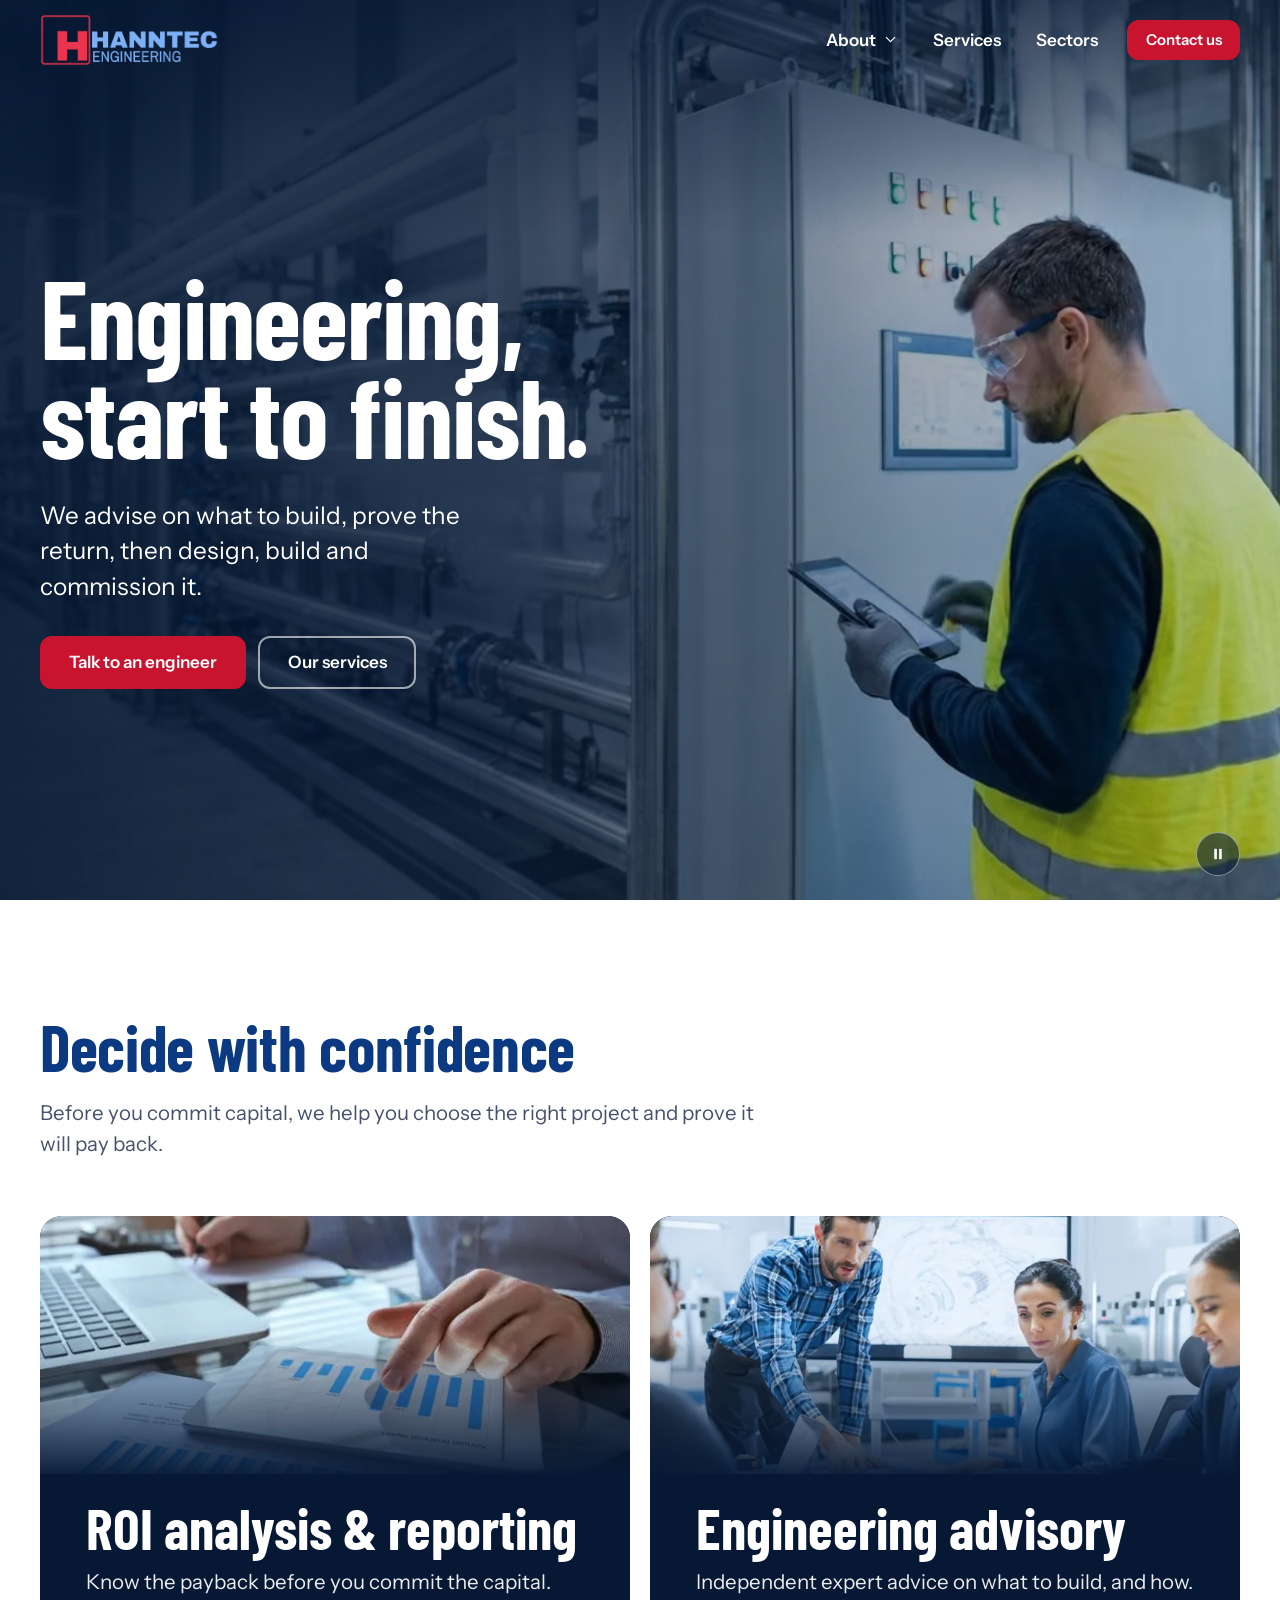
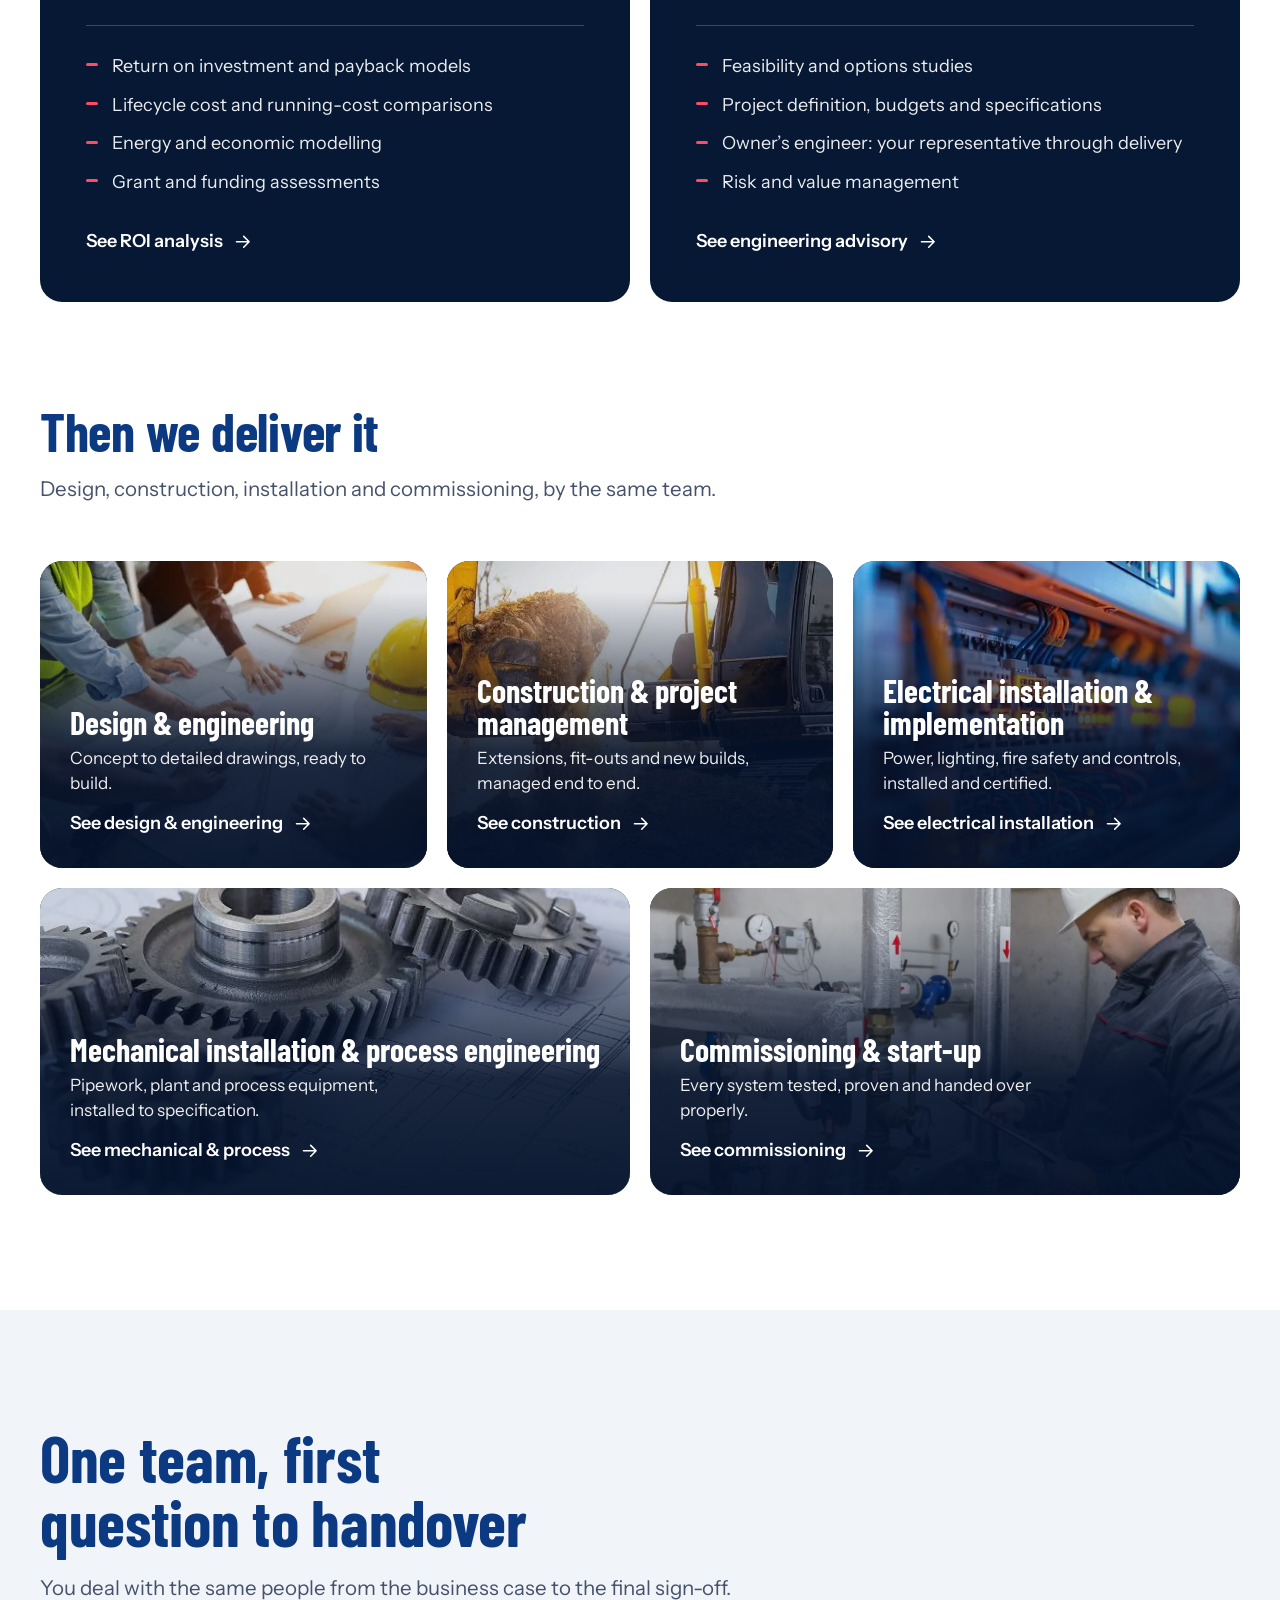
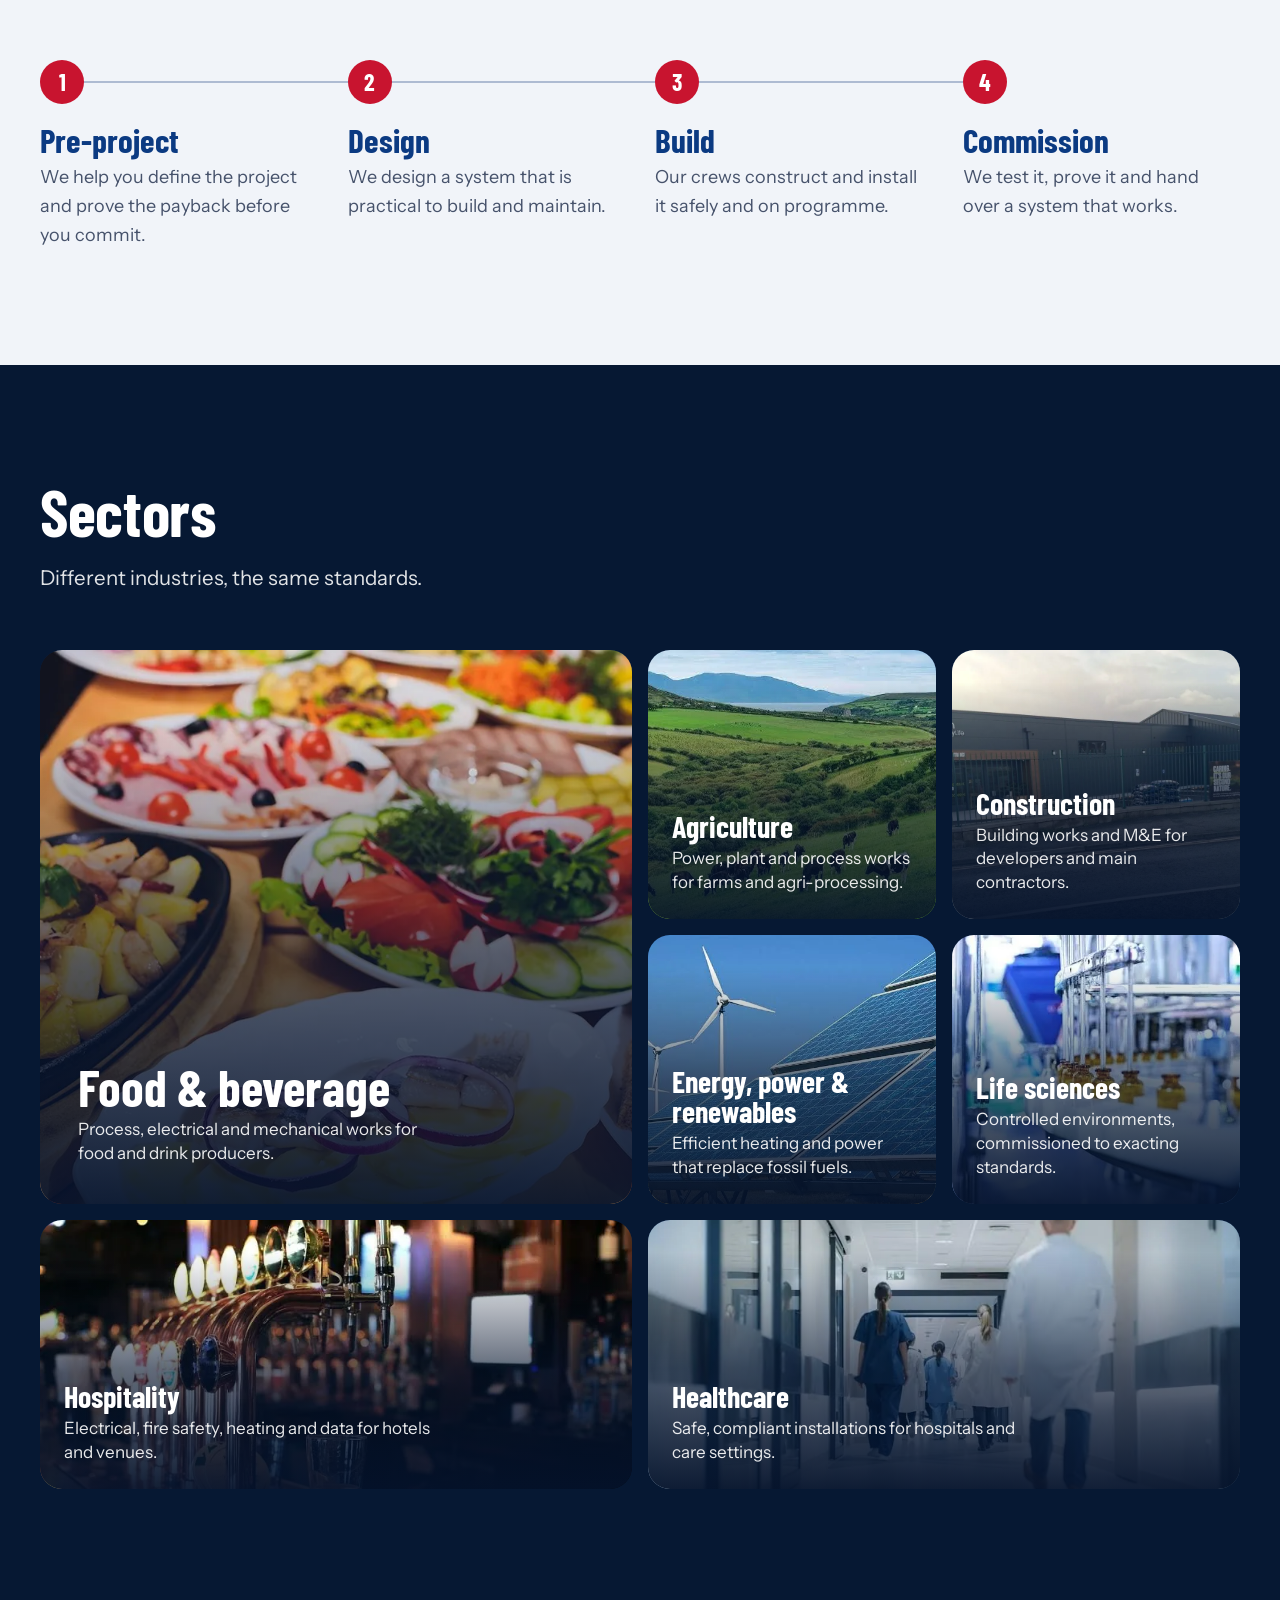
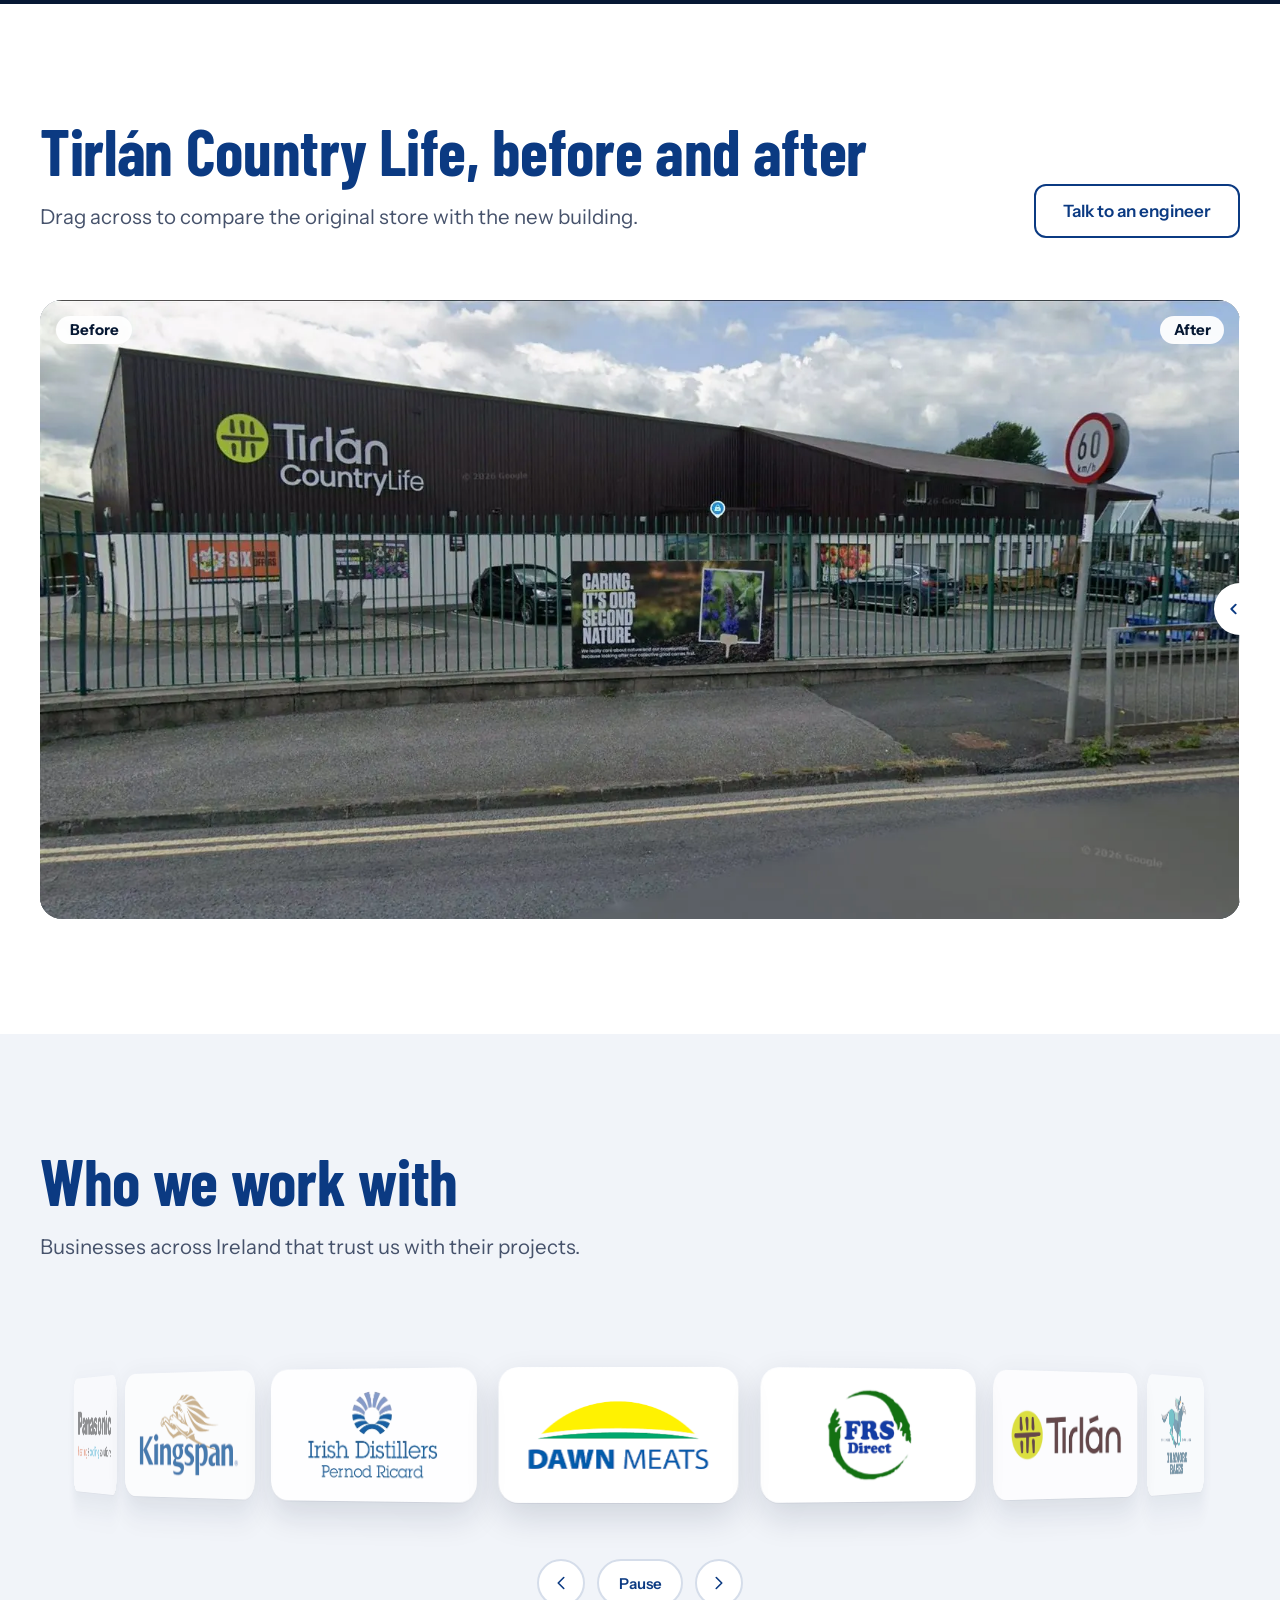
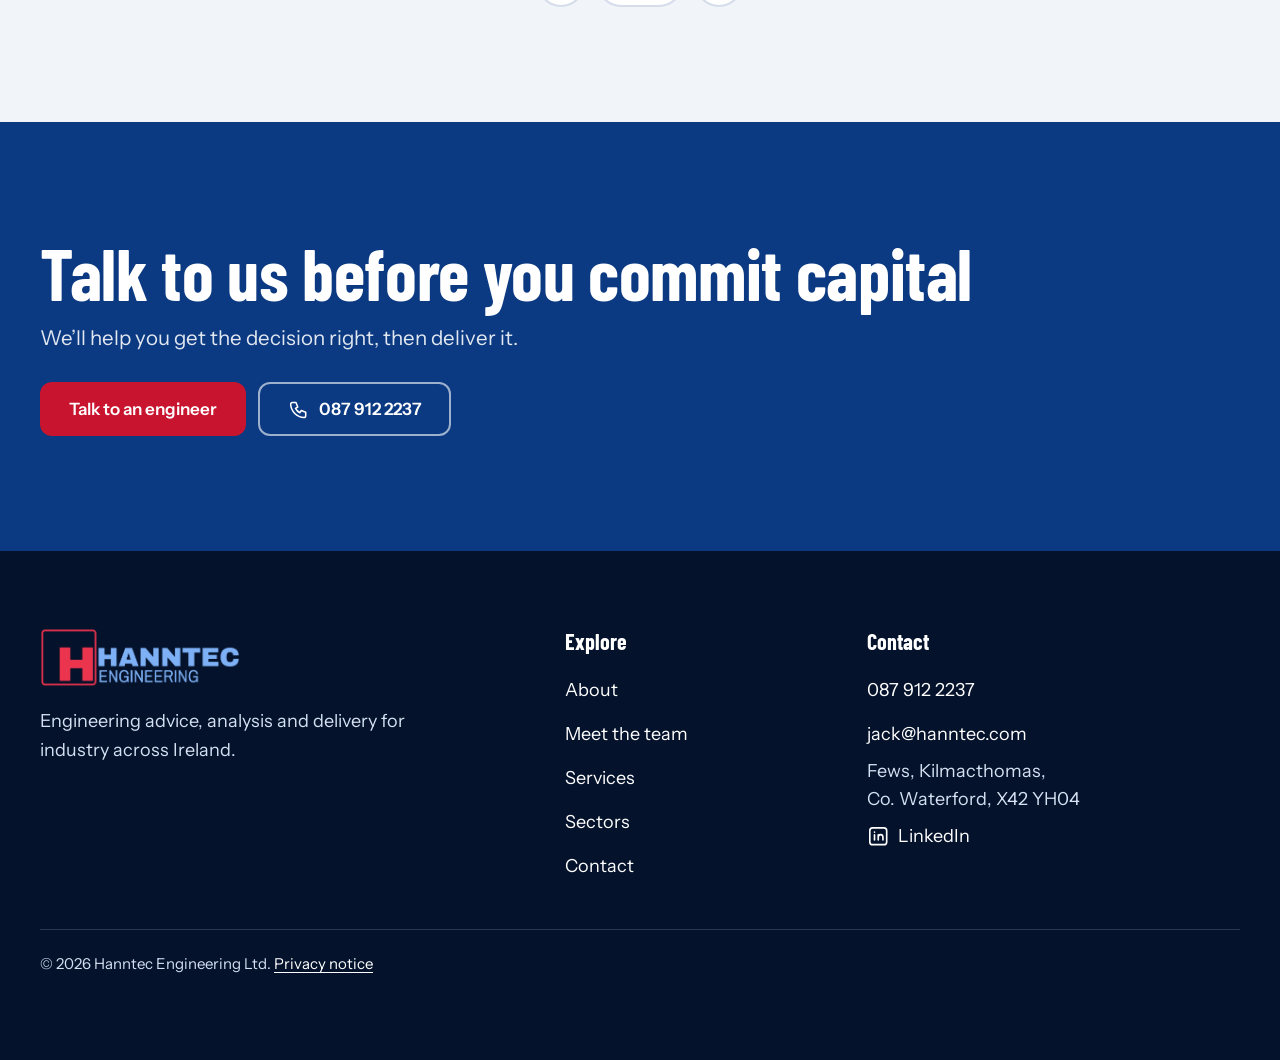
==== commit 19bff9e2: "Add Q1 Scientific, Panasonic, Kingspan and Irish Distillers to the client wheel; new photo of Jackie" ====
--- a/index.html
+++ b/index.html
@@ -260,7 +260,7 @@
       <h2 class="h-display">Who we work with</h2>
       <p class="lead">Businesses across Ireland that trust us with their projects.</p>
     </div>
-    <div class="wheel" data-wheel role="group" aria-roledescription="carousel" aria-label="Companies we work with. Drag, or use the arrow keys, to turn the wheel." tabindex="0">
+    <div class="wheel" data-wheel style="--n: 17" role="group" aria-roledescription="carousel" aria-label="Companies we work with. Drag, or use the arrow keys, to turn the wheel." tabindex="0">
       <ul class="wheel__ring">
         <li class="wheel__item" style="--i:0"><span class="wheel__card"><img src="assets/img/clients/dawn-meats.png" alt="Dawn Meats" loading="lazy" draggable="false"></span></li>
         <li class="wheel__item" style="--i:1"><span class="wheel__card"><img src="assets/img/clients/frs-direct.png" alt="FRS Direct" loading="lazy" draggable="false"></span></li>
@@ -275,6 +275,10 @@
         <li class="wheel__item" style="--i:10"><span class="wheel__card"><img src="assets/img/clients/maryborough-hotel.png" alt="Maryborough Hotel" loading="lazy" draggable="false"></span></li>
         <li class="wheel__item" style="--i:11"><span class="wheel__card"><img src="assets/img/clients/hallahans.png" alt="Hallahans Family Pharmacy" loading="lazy" draggable="false"></span></li>
         <li class="wheel__item" style="--i:12"><span class="wheel__card"><img src="assets/img/clients/faithlegg.png" alt="Faithlegg" loading="lazy" draggable="false"></span></li>
+        <li class="wheel__item" style="--i:13"><span class="wheel__card"><img src="assets/img/clients/q1-scientific.png" alt="Q1 Scientific" loading="lazy" draggable="false"></span></li>
+        <li class="wheel__item" style="--i:14"><span class="wheel__card"><img src="assets/img/clients/panasonic.png" alt="Panasonic Heating &amp; Cooling Solutions" loading="lazy" draggable="false"></span></li>
+        <li class="wheel__item" style="--i:15"><span class="wheel__card"><img src="assets/img/clients/kingspan.png" alt="Kingspan" loading="lazy" draggable="false"></span></li>
+        <li class="wheel__item" style="--i:16"><span class="wheel__card"><img src="assets/img/clients/irish-distillers.png" alt="Irish Distillers Pernod Ricard" loading="lazy" draggable="false"></span></li>
       </ul>
     </div>
     <div class="wheel__controls">
--- a/assets/css/styles.css
+++ b/assets/css/styles.css
@@ -416,7 +416,9 @@
 
 /* ---------- Client wheel (3D ring: drag, arrows, keyboard, auto-turns, pausable) ---------- */
 .wheel {
-  --w: 240px; --h: 136px; --R: 530px; --n: 13; --px: 28px; --py: 22px;
+  --w: 240px; --h: 136px; --n: 13; --px: 28px; --py: 22px;
+  /* ring radius grows with the number of logos (--n is set on the element) so cards never overlap */
+  --R: max(530px, calc(var(--n) * (var(--w) + 20px) / 6.2832));
   position: relative; height: calc(var(--h) + 96px); overflow: hidden; perspective: calc(var(--R) * 3.4);
   cursor: grab; touch-action: pan-y; user-select: none; -webkit-user-select: none; border-radius: var(--r);
 }
@@ -435,8 +437,8 @@
 .wheel__btn--text { width: auto; padding: 0 1.3em; font: 600 .9375rem/1 var(--font-body); border-radius: 999px; }
 .wheel__btn .icon { width: 22px; height: 22px; }
 .icon--flip { transform: scaleX(-1); }
-@media (max-width: 900px) { .wheel { --w: 200px; --h: 114px; --R: 440px; } }
-@media (max-width: 560px) { .wheel { --w: 168px; --h: 98px; --R: 372px; --px: 20px; --py: 14px; } }
+@media (max-width: 900px) { .wheel { --w: 200px; --h: 114px; --R: max(440px, calc(var(--n) * (var(--w) + 16px) / 6.2832)); } }
+@media (max-width: 560px) { .wheel { --w: 168px; --h: 98px; --R: max(372px, calc(var(--n) * (var(--w) + 14px) / 6.2832)); --px: 20px; --py: 14px; } }
 /* ---------- Call to action ---------- */
 .cta__grid { display: flex; flex-wrap: wrap; align-items: center; justify-content: space-between; gap: 28px 56px; }
 .cta__grid .h-display { margin-bottom: .2em; }
@@ -542,6 +544,18 @@
 .form__status { margin: 16px 0 0; font-weight: 600; }
 .form__status.is-ok { color: var(--blue); }
 .form__status.is-error { color: var(--red-hover); }
+.form__status a { color: inherit; text-decoration: underline; text-underline-offset: .15em; }
+.form .btn[aria-busy="true"] { cursor: progress; opacity: .75; }
+/* confirmation shown in place of the form once an enquiry is sent */
+.form--done { align-self: start; }
+.form--done:focus { outline: none; }
+.form--done .icon--xl { color: var(--blue); }
+.form--done > p { max-width: 52ch; }
+.form__summary { display: grid; gap: 10px; margin: 22px 0; padding: 18px 20px; background: #fff; border-radius: 12px; border: 1px solid rgba(11, 58, 130, .12); }
+.form__summary div { display: grid; grid-template-columns: 7.5em 1fr; gap: 12px; }
+.form__summary dt { font-weight: 600; color: var(--blue); }
+.form__summary dd { margin: 0; white-space: pre-line; overflow-wrap: anywhere; }
+@media (max-width: 520px) { .form__summary div { grid-template-columns: 1fr; gap: 2px; } }
 
 /* ---------- Footer ---------- */
 .site-footer { padding-bottom: 56px; color: #D5E0F2; background: var(--navy-950); } /* bottom space keeps the copyright clear of the draft-notes button */
